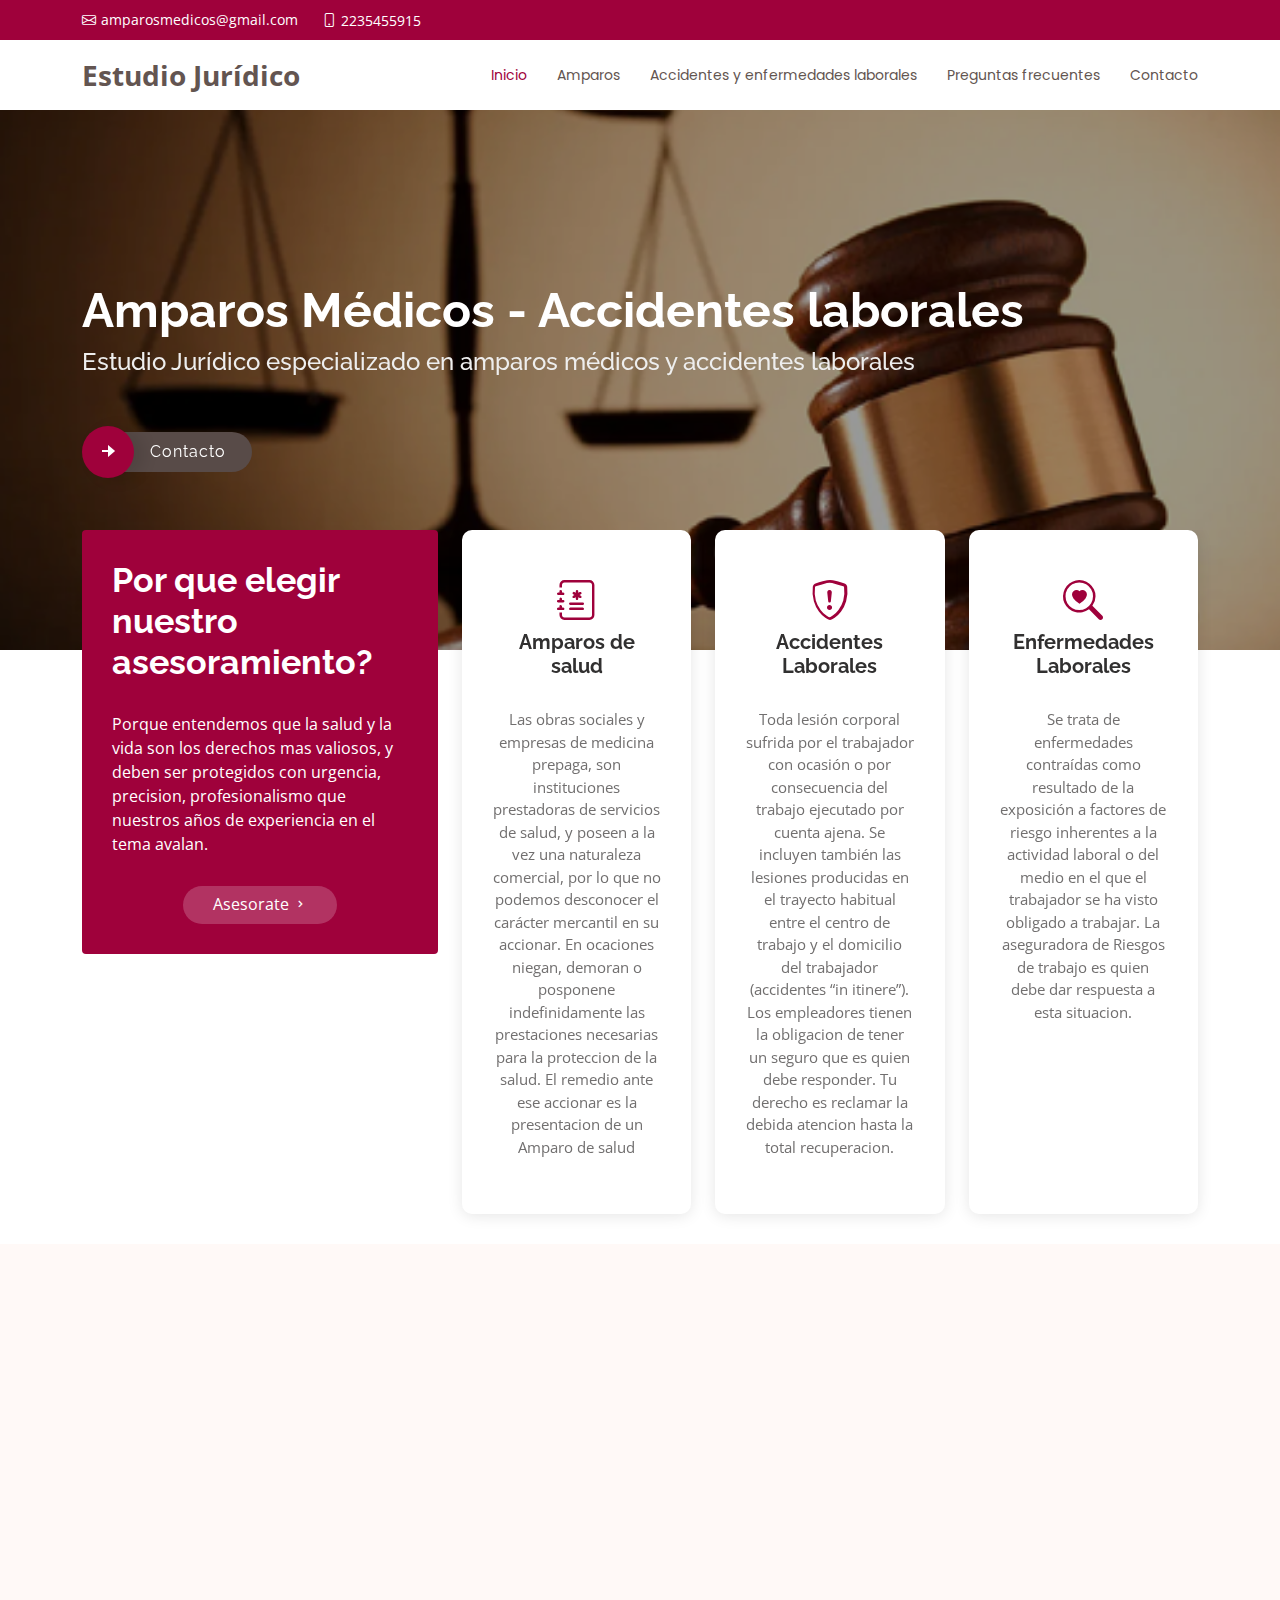
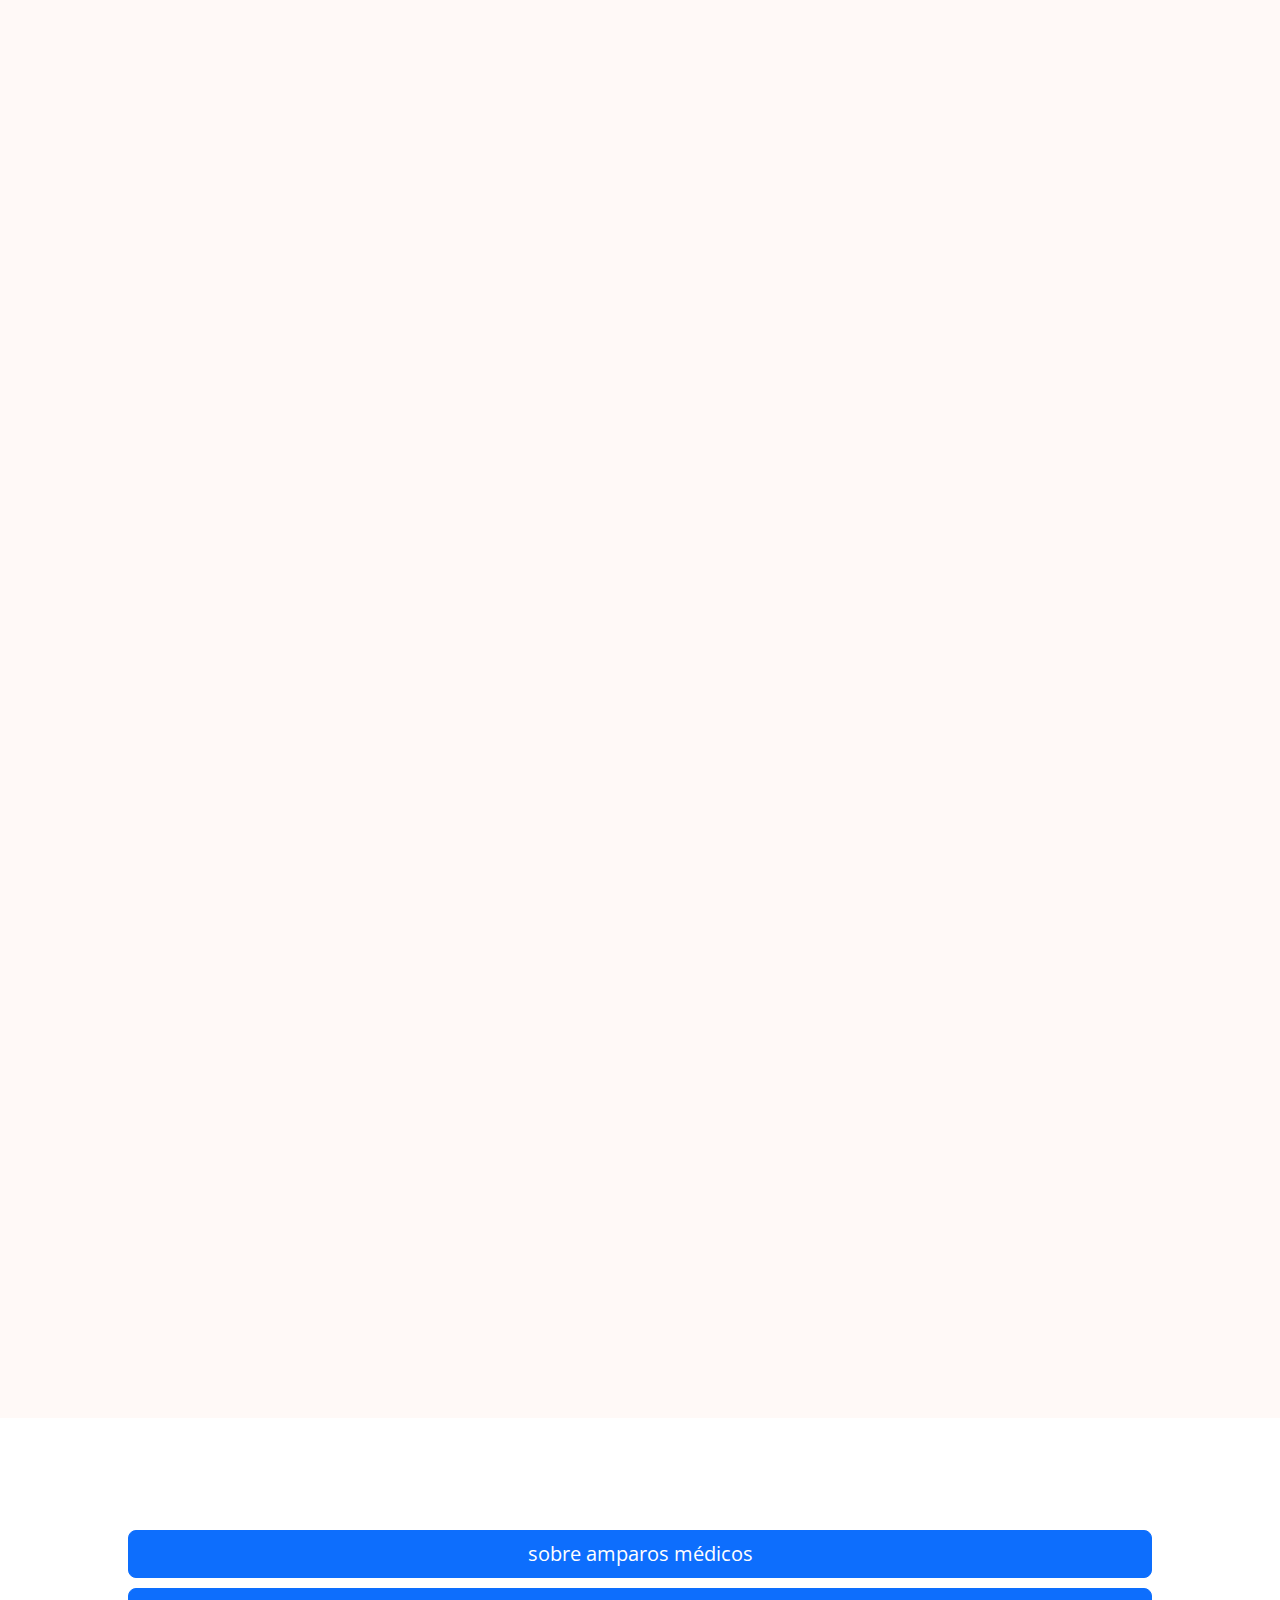
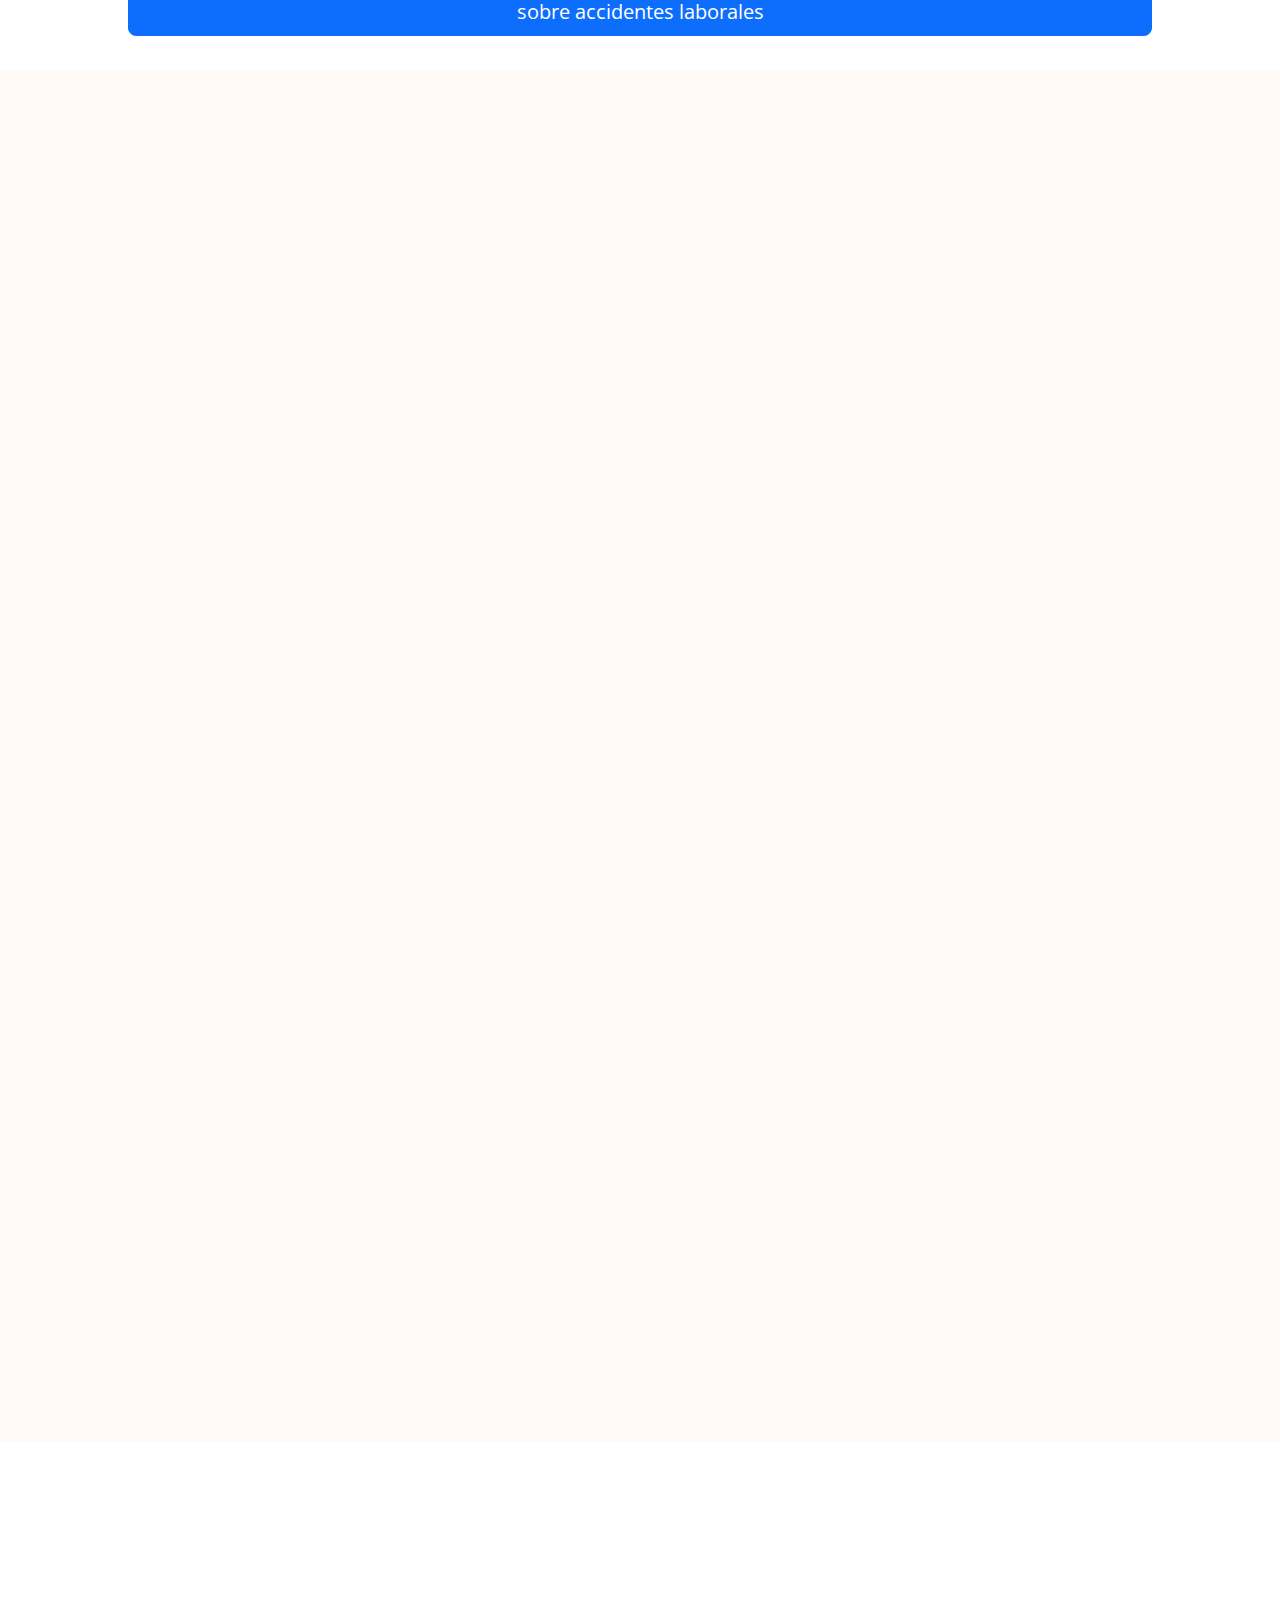
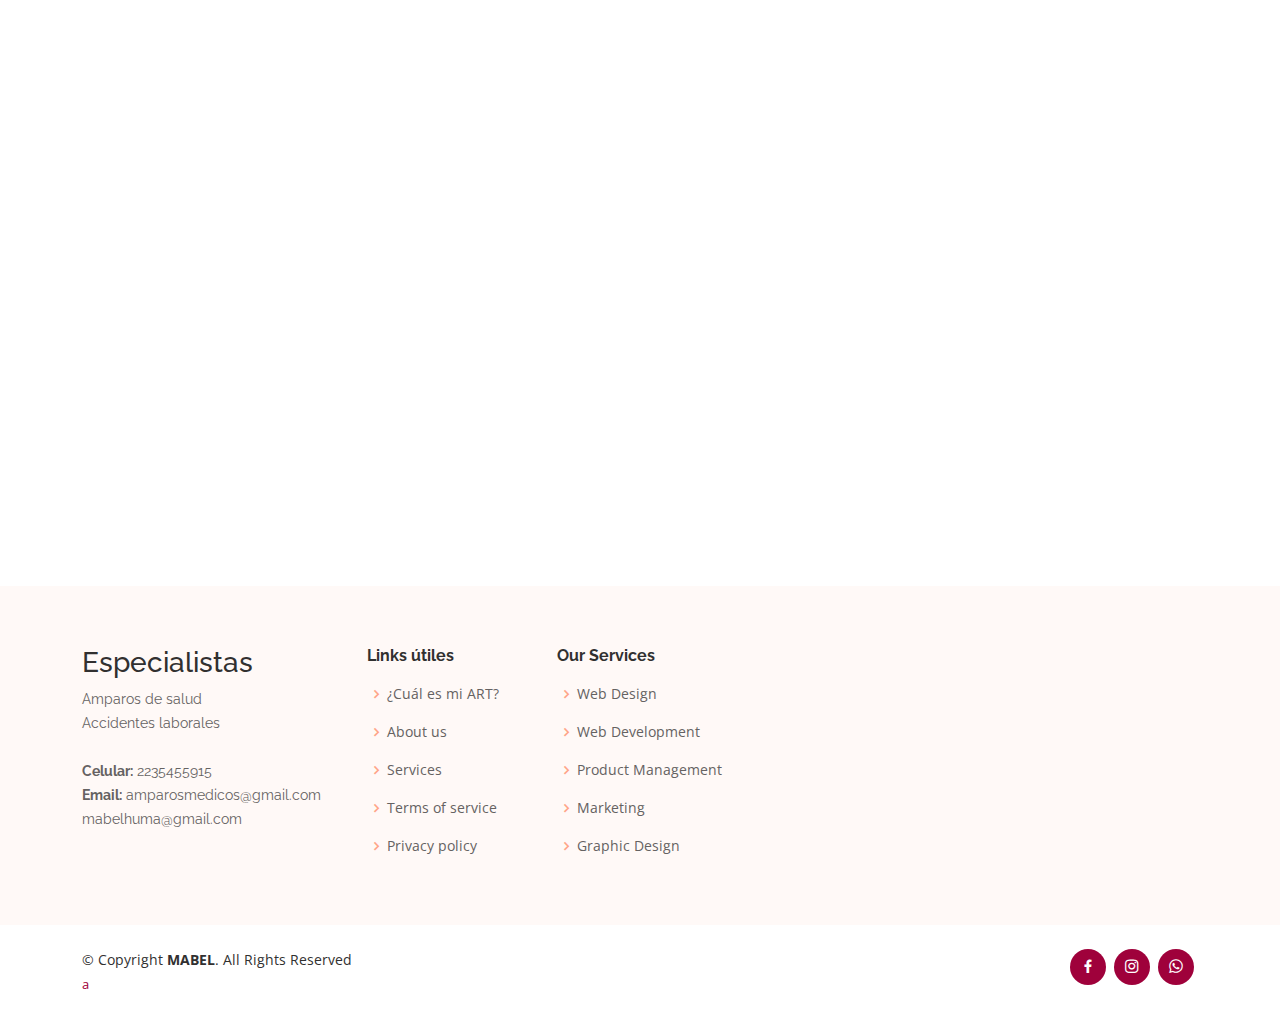
==== index.html @ b0e7191b "cam" ====
<!DOCTYPE html>
<html lang="en">

<head>
  <meta charset="utf-8">
  <meta content="width=device-width, initial-scale=1.0" name="viewport">

  <title>Amparos - Accidentes Laborales</title>
  <meta content="amparo, amparos de salud, accidentes laborales, abogado, abogada, enfermedades laborales, accidente laboral, enfermedad laboral, amparo de salud" name="keywords">
  <meta name="description" content="Abogada especialista en amparos de salud , accidentes y enfermedades laborales. Hacé tu consulta. Ingresá y despejá tus dudas.">

  <!-- Favicons -->
  <link href="assets/img/logo.jpg" rel="icon">
  <link href="assets/img/logo.jpg" rel="apple-touch-icon">

  <!-- Google Fonts -->
  <link href="https://fonts.googleapis.com/css?family=Open+Sans:300,300i,400,400i,600,600i,700,700i|Raleway:300,300i,400,400i,500,500i,600,600i,700,700i|Poppins:300,300i,400,400i,500,500i,600,600i,700,700i" rel="stylesheet">

  <!-- Vendor CSS Files -->
  <link href="assets/vendor/aos/aos.css" rel="stylesheet">
  <link href="assets/vendor/bootstrap/css/bootstrap.min.css" rel="stylesheet">
  <link href="assets/vendor/bootstrap-icons/bootstrap-icons.css" rel="stylesheet">
  <link href="assets/vendor/boxicons/css/boxicons.min.css" rel="stylesheet">
  <link href="assets/vendor/glightbox/css/glightbox.min.css" rel="stylesheet">
  <link href="assets/vendor/swiper/swiper-bundle.min.css" rel="stylesheet">

  <!-- Template Main CSS File -->
  <link href="assets/css/style.css" rel="stylesheet">

  <!-- =======================================================
  * Template Name: Flexor - v4.10.0
  * Template URL: https://bootstrapmade.com/flexor-free-multipurpose-bootstrap-template/
  * Author: BootstrapMade.com
  * License: https://bootstrapmade.com/license/
  ======================================================== -->
</head>

<body>

  <!-- ======= Top Bar ======= -->
  <section id="topbar" class="d-flex align-items-center">
    <div class="container d-flex justify-content-center justify-content-md-between">
      <div class="contact-info d-flex align-items-center">
        <i class="bi bi-envelope d-flex align-items-center"><a href="mailto:amparosmedicos@gmail.com">amparosmedicos@gmail.com</a></i>
        <i class="bi bi-phone d-flex align-items-center ms-4"><span>2235455915</span></i>
      </div>

      
    </div>
  </section>

  <!-- ======= Header ======= -->
  <header id="header" class="d-flex align-items-center">
    <div class="container d-flex align-items-center justify-content-between">

      <div class="logo">
        <h1><a href="index.html">Estudio Jurídico</a></h1>
        <!-- Uncomment below if you prefer to use an image logo -->
        <!-- <a href="index.html"><img src="assets/img/logo.png" alt="" class="img-fluid"></a>-->
      </div>

      <nav id="navbar" class="navbar">
        <ul>
          <li><a class="nav-link scrollto active" href="#hero">Inicio</a></li>
          <li><a class="nav-link scrollto" href="#amparos">Amparos</a></li>
          <li><a class="nav-link scrollto" href="#accyenf">Accidentes y enfermedades laborales</a></li>
          <li><a class="nav-link scrollto " href="#faqs">Preguntas frecuentes</a></li>
          <li><a class="nav-link scrollto" href="#contacto">Contacto</a></li>
        </ul>
        <i class="bi bi-list mobile-nav-toggle"></i>
      </nav><!-- .navbar -->

    </div>
  </header><!-- End Header -->

  <!-- ======= Hero Section ======= -->
  <section id="hero" class="d-flex flex-column justify-content-center align-items-center">
    <div class="container" data-aos="fade-in">
      <h1>Amparos Médicos - Accidentes laborales</h1>
      <h2>Estudio Jurídico especializado en amparos médicos y accidentes laborales</h2>
      <div class="d-flex align-items-center">
        <i class="bx bxs-right-arrow-alt get-started-icon"></i>
        <a href="#contacto" class="btn-get-started scrollto">Contacto</a>
      </div>
    </div>
  </section><!-- End Hero -->

  <main id="main">

    <!-- ======= Why Us Section ======= -->
    <section id="why-us" class="why-us">
      <div class="container">

        <div class="row">
          <div class="col-xl-4 col-lg-5" data-aos="fade-up">
            <div class="content">
              <h3>Por que elegir nuestro asesoramiento?</h3>
              <p>
                Porque entendemos que la salud y la vida son los derechos mas valiosos, y deben ser protegidos con urgencia, precision, profesionalismo que nuestros años de experiencia en el tema avalan. 
              </p>
              <div class="text-center">
                <a href="#contacto" class="more-btn">Asesorate <i class="bx bx-chevron-right"></i></a>
              </div>
            </div>
          </div>
          <div class="col-xl-8 col-lg-7 d-flex">
            <div class="icon-boxes d-flex flex-column justify-content-center">
              <div class="row">
                <div class="col-xl-4 d-flex align-items-stretch" data-aos="fade-up" data-aos-delay="100">
                  <div class="icon-box mt-4 mt-xl-0">
                    <i class="bi bi-journal-medical"></i>
                    <h4>Amparos de salud</h4>
                    <p>Las obras sociales y empresas de medicina prepaga, son instituciones prestadoras de servicios de salud, y poseen a la vez  una naturaleza comercial, por lo que no podemos desconocer el carácter mercantil en su accionar. En ocaciones niegan, demoran o posponene indefinidamente las prestaciones necesarias para la proteccion de la salud. El remedio ante ese accionar es la presentacion de un Amparo de salud</p>
                  </div>
                </div>
                <div class="col-xl-4 d-flex align-items-stretch" data-aos="fade-up" data-aos-delay="200">
                  <div class="icon-box mt-4 mt-xl-0">
                    <i class="bi bi-shield-exclamation"></i>
                    <h4>Accidentes Laborales</h4>
                    <p>Toda lesión corporal sufrida por el trabajador con ocasión o por consecuencia del trabajo ejecutado por cuenta ajena. Se incluyen también las lesiones producidas en el trayecto habitual entre el centro de trabajo y el domicilio del trabajador (accidentes “in itinere”). Los empleadores tienen la obligacion de tener un seguro que es quien debe responder. Tu derecho es reclamar la debida atencion hasta la total recuperacion. </p>
                  </div>
                </div>
                <div class="col-xl-4 d-flex align-items-stretch" data-aos="fade-up" data-aos-delay="300">
                  <div class="icon-box mt-4 mt-xl-0">
                    <i class="bi bi-search-heart"></i>
                    <h4>Enfermedades Laborales</h4>
                    <p>Se trata de enfermedades contraídas como resultado de la exposición a factores de riesgo inherentes a la actividad laboral o del medio en el que el trabajador se ha visto obligado a trabajar. La aseguradora de Riesgos de trabajo es quien debe dar respuesta a esta situacion. </p>
                  </div>
                </div>
              </div>
            </div>
          </div>
        </div>

      </div>
    </section><!-- End Why Us Section -->

    <!-- ======= About Section ======= -->
    <section id="amparos" class="about section-bg">
      <div class="container">

        

          <div class="row icon-boxes d-flex flex-column align-items-stretch justify-content-center py-5 px-lg-5">
            <h3 data-aos="fade-up" class="titulop">¿Cuando necesitamos un amparo de salud?</h3>
            <p data-aos="fade-up">En caso de negativa o demora en la autorización de las prestaciones necesarias para el cuidado
de tu salud, después de haber reclamado administrativamente a tu prestador, procede el remedio
judicial de amparo</p>

            <div class="icon-box" data-aos="fade-up">
              <div class="icon"><i class="bi bi-question-circle"></i></div>
              <h4 class="title"><a href="">En que casos podemos presentar un amparo de salud</a></h4>
              <p class="description"> Discapacidad.
 Asistentes terapéuticos.
Medicamentos.
 Cirugías.
 Internaciones.
 Obesidad mórbida.
 Tratamientos de fertilización asistida-
 Tratamientos y medicamentos oncológicos.
 Prótesis-

 Casos Oncológicos, SIDA/VIH, Autismo, Diabetes, Hipoacusia, etc.
 Acompañamiento Terapéutico, Psicología, Psicopedagogía, Fonoaudiología,
Kinesiología (Tratamientos domiciliarios, como en instituciones especializadas).</p>
            </div>

            <div class="icon-box" data-aos="fade-up" data-aos-delay="100">
              <div class="icon"><i class="bi bi-clock"></i></div>
              <h4 class="title"><a href="">¿Cuanto demora un amparo?</a></h4>
              <p class="description">El amparo es una acción rápida ya que uno de los fundamentos en la urgencia en lo solicitado,
pero para poder tramitarlo con éxito es muy importante que te asesores sobre que requisitos se
necesitan para que puedas ir gestionándolo.</p>
            </div>

            <div class="icon-box" data-aos="fade-up" data-aos-delay="200">
              <div class="icon"><i class="bi bi-wallet2"></i></div>
              <h4 class="title"><a href="">¿que costo tiene un amparo?</a></h4>
              <p class="description">Los amparos de salud no tienen costo, salvo gastos de documentación que solo en algunos casos
son necesarios. Consultanos</p>
            </div>

          </div>
        </div>

      </div>
    </section><!-- End About Section -->

    

    <!-- ======= Services Section ======= -->
    <section id="accyenf" class="services section-bg">
      <div class="container">

        <div class="section-title" data-aos="fade-up">
          <h2 class="titulop">¿Que hacer en caso de un accidente de trabajo o sufris de una enfermedad profesional?</h2>
          <p>El Derecho Laboral en relación a accidentes y enfermedades laborales esta en constante cambio, y se han declarado
muchas inconstitucionalidades por ser vulneradoras de derechos de los trabajadores consagrados en la legislación,
Constitución y Tratados Internacionales</p>
        </div>

        <div class="row">
          <div class="col-lg-4 col-md-6 d-flex espacio" data-aos="fade-up">
            <div class="icon-box">
              <div class="icon"><i class="bi bi-1-circle"></i></div>
              <h4 class="title"><a href="">Denuncia de siniestro</a></h4>
              <p class="description">A través de tu empleador quien tiene la responsabilidad de denunciarlo en la Aseguradora
de Riesgos del Trabajo a la que se encuentra afiliado.
En la ART que te brinda cobertura a través de su línea de atención gratuita, telegrama
laboral gratuito o por nota en la sede de la Aseguradora.</p>
            </div>
          </div>
          <div class="col-lg-4 col-md-6" data-aos="fade-up" data-aos-delay="100">
            <div class="icon-box">
              <div class="icon"><i class="bi bi-2-circle"></i></div>
              <h4 class="title"><a href="">Aceptación del siniestro</a></h4>
              <p class="description">A partir de la recepción de la denuncia, la ART tiene un plazo de 10 días hábiles para rechazar el
accidente laboral o enfermedad profesional. Este plazo puede extenderse por 10m días hábiles
más, pero se te debe notificar fehacientemente.</p>
            </div>
          </div>
          <div class="col-lg-4 col-md-6" data-aos="fade-up" data-aos-delay="200">
            <div class="icon-box">
              <div class="icon"><i class="bi bi-3-circle"></i></div>
              <h4 class="title"><a href="">Tramite por rechazo de la ART</a></h4>
              <p class="description">Si la ART rechazó tu denuncia de accidente de trabajo y enfermedad profesional podes acercarte
a la Comisión Médica para iniciar el correspondiente trámite. En este punto es muy importante
asesorarte primero e ir acompañado por tu abogado</p>
            </div>
          </div>
          <div class="col-lg-4 col-md-6" data-aos="fade-up" data-aos-delay="300">
            <div class="icon-box">
              <div class="icon"><i class="bi bi-4-circle"></i></div>
              <h4 class="title"><a href="">Tramite por divergencia en las prestaciones</a></h4>
              <p class="description">Ante la disconformidad del trabajador en torno al contenido o alcance de las prestaciones en
especie recibidas o propuestas por la ART o EA. No es obligatorio asistir con un abogado pero si
es recomendable para la mejor defensa de tus derechos.</p>
            </div>
          </div>
          <div class="col-lg-4 col-md-6" data-aos="fade-up" data-aos-delay="400">
            <div class="icon-box">
              <div class="icon"><i class="bi bi-5-circle"></i></div>
              <h4 class="title"><a href="">Tramite por alta sin conformidad del trabajador</a></h4>
              <p class="description">Si haz recibido el alta médica por parte de tu aseguradora y no estas conforme siempre que
todavía no hayan transcurrido más de 5 días hábiles posteriores desde otorgada el alta.</p>
            </div>
          </div>
          <div class="col-lg-4 col-md-6" data-aos="fade-up" data-aos-delay="500">
            <div class="icon-box">
              <div class="icon"><i class="bi bi-6-circle"></i></div>
              <h4 class="title"><a href="">Determinación de la incapacidad. Indemnización</a></h4>
              <p class="description">Una vez terminado el tratamiento, se determina si existe incapacidad y si se debe indemnizar
dinerariamente la misma. Es muy importante acudir con tu propio abogado, ya que de lo contrario
la aseguradora te asignara uno, que trabaja para ellos. No será tu mejor defensa….</p>
            </div>
          </div>
        </div>

      </div>
    </section><!-- End Services Section -->

   

    

   

    
    <!-- ======= F.A.Q Section ======= -->
    <div class="section-title separador" id="faqs">
          <h2 data-aos="fade-up separador">Preguntas frecuentes</h2>
           <a role="button"  href="#preg-amparos" class="btn btn-primary btn-lg btn-block ocupar">sobre amparos médicos</a>
           <a role="button"  href="#preg-laborales" class="btn btn-primary btn-lg btn-block ocupar">sobre accidentes laborales</a>
        </div>
    <section id="preg-amparos" class="faq section-bg">
     

      <div class="container">

        <div class="section-title">
          <h2 data-aos="fade-up">Preguntas frecuentes amparos médicos</h2>
          
        </div>

        <div class="faq-list">
          <ul>
            <li data-aos="fade-up">
              <i class="bx bx-help-circle icon-help"></i> <a data-bs-toggle="collapse" class="collapse" data-bs-target="#faq-list-1">¿Que prestaciones me debe cubrir la obra social? <i class="bx bx-chevron-down icon-show"></i><i class="bx bx-chevron-up icon-close"></i></a>
              <div id="faq-list-1" class="collapse show" data-bs-parent=".faq-list">
                <p>
                  Todas aquellas que el medico de cabecera considere que son necesarias para el paciente, con el prestador,  en la frecuencia y por el tiempo que el medico indique, sino lo hacen voluntariamente se puede lograr con un recurso de amparo.
                </p>
              </div>
            </li>

            <li data-aos="fade-up" data-aos-delay="100">
              <i class="bx bx-help-circle icon-help"></i> <a data-bs-toggle="collapse" data-bs-target="#faq-list-2" class="collapsed">¿Pueden negarse a cubrirme una prestacion proque no esta dentro del PMO? <i class="bx bx-chevron-down icon-show"></i><i class="bx bx-chevron-up icon-close"></i></a>
              <div id="faq-list-2" class="collapse" data-bs-parent=".faq-list">
                <p>
                  No, cuando hay certificado de discapacidad no es oponible el plan ni rige el PMO, sino la ley de Discapacidad.  En caso de negativa se puede lograr con un recurso de amparo.
                </p>
              </div>
            </li>

            <li data-aos="fade-up" data-aos-delay="200">
              <i class="bx bx-help-circle icon-help"></i> <a data-bs-toggle="collapse" data-bs-target="#faq-list-3" class="collapsed">¿Puedo afiliarme estando embarazada? <i class="bx bx-chevron-down icon-show"></i><i class="bx bx-chevron-up icon-close"></i></a>
              <div id="faq-list-3" class="collapse" data-bs-parent=".faq-list">
                <p>
                  Si. En caso de negativa se puede lograr con un recurso de amparo
               </p>
              </div>
            </li>

            <li data-aos="fade-up" data-aos-delay="300">
              <i class="bx bx-help-circle icon-help"></i> <a data-bs-toggle="collapse" data-bs-target="#faq-list-4" class="collapsed">¿Puedo conservar al jubilarme la obra social que tenia mientras trabajaba? <i class="bx bx-chevron-down icon-show"></i><i class="bx bx-chevron-up icon-close"></i></a>
              <div id="faq-list-4" class="collapse" data-bs-parent=".faq-list">
                <p>
                  Si, En caso de negativa se puede lograr con un recurso de amparo. 
                </p>
              </div>
            </li>

            <li data-aos="fade-up" data-aos-delay="400">
              <i class="bx bx-help-circle icon-help"></i> <a data-bs-toggle="collapse" data-bs-target="#faq-list-5" class="collapsed">¿Las obras sociales o prepaga estan obligadas a pagar geriatricos? <i class="bx bx-chevron-down icon-show"></i><i class="bx bx-chevron-up icon-close"></i></a>
              <div id="faq-list-5" class="collapse" data-bs-parent=".faq-list">
                <p>
                  Si, En caso de negativa se puede lograr con un recurso de amparo.
                </p>
              </div>
            </li>

            <li data-aos="fade-up" data-aos-delay="400">
              <i class="bx bx-help-circle icon-help"></i> <a data-bs-toggle="collapse" data-bs-target="#faq-list-6" class="collapsed">Pueden obligame a atenderme en un lugar y con un medico en vez de poder elegir un especialista? <i class="bx bx-chevron-down icon-show"></i><i class="bx bx-chevron-up icon-close"></i></a>
              <div id="faq-list-6" class="collapse" data-bs-parent=".faq-list">
                <p>
                  No. En caso de negativa se puede lograr con un recurso de amparo.
                </p>
              </div>
            </li>

          </ul>
        </div>

      </div>
    </section><!-- End F.A.Q Section -->
    <section id="preg-laborales" class="faq section-bg">
      <div class="container">

        <div class="section-title">
          <h2 data-aos="fade-up">Preguntas frecuentes accidentes laborales</h2>
          
        </div>

        <div class="faq-list">
          <ul>
            <li data-aos="fade-up">
              <i class="bx bx-help-circle icon-help"></i> <a data-bs-toggle="collapse" class="collapse" data-bs-target="#faq-list-1">¿Si la Art me rechaza la cobertura por tratase de una enfermedad no listada, ya no puedo reclamar
nada? <i class="bx bx-chevron-down icon-show"></i><i class="bx bx-chevron-up icon-close"></i></a>
              <div id="faq-list-1" class="collapse show" data-bs-parent=".faq-list">
                <p>
                  no, ante el rechazo por enfermedad no listada, es necesario considerar la evaluación y si la
enfermedad tiene origen en la actividad laboral aunque no se encuentre en la lista, deben
responder igual.
                </p>
              </div>
            </li>

            <li data-aos="fade-up" data-aos-delay="100">
              <i class="bx bx-help-circle icon-help"></i> <a data-bs-toggle="collapse" data-bs-target="#faq-list-2" class="collapsed">¿Si la Art no me da las prestaciones puedo atenderme en la obra social? <i class="bx bx-chevron-down icon-show"></i><i class="bx bx-chevron-up icon-close"></i></a>
              <div id="faq-list-2" class="collapse" data-bs-parent=".faq-list">
                <p>
                  No corresponde si se trata de un accidente o enfermedad laboral, además la obra social quizá te
niegue las prestaciones con debido fundamento y te veas desprotegido. Es necesario reclamar a
quien debe responder
                </p>
              </div>
            </li>

            <li data-aos="fade-up" data-aos-delay="200">
              <i class="bx bx-help-circle icon-help"></i> <a data-bs-toggle="collapse" data-bs-target="#faq-list-3" class="collapsed">¿Que necesito para poder reclamar la indemnización de mi incapacidad? <i class="bx bx-chevron-down icon-show"></i><i class="bx bx-chevron-up icon-close"></i></a>
              <div id="faq-list-3" class="collapse" data-bs-parent=".faq-list">
                <p>
                  Tener el alta médica, y que se haya indicado en la misma la existencia de secuelas
incapacitantes.
               </p>
              </div>
            </li>

            <li data-aos="fade-up" data-aos-delay="300">
              <i class="bx bx-help-circle icon-help"></i> <a data-bs-toggle="collapse" data-bs-target="#faq-list-4" class="collapsed">¿Es obligatorio contratar un abogado para reclamar mi indemnización? <i class="bx bx-chevron-down icon-show"></i><i class="bx bx-chevron-up icon-close"></i></a>
              <div id="faq-list-4" class="collapse" data-bs-parent=".faq-list">
                <p>
                  NO, pero si es aconsejable. De no hacerlo la SRT te asignara uno, su actuación no es
personalizada ya que tiene cercanía con su cliente. Si desaprovechas esta oportunidad para
reclamar tus derechos corres el riesgo de perderlos o de no recibir lo debido.
                </p>
              </div>
            </li>

           

          </ul>
        </div>

      </div>
    </section><!-- End F.A.Q Section -->

    <!-- ======= Contact Section ======= -->
    <section id="contacto" class="contact">
      <div class="container">

        <div class="section-title">
          <h2 data-aos="fade-up">Contacto</h2>
          <p data-aos="fade-up">Completá el formulario y te dirigirá a WhatsApp</p>
        </div>

        <div class="row justify-content-center">

          <div class="col-xl-4 col-lg-4 mt-4" data-aos="fade-up">
            <div class="info-box">
              <i class="bx bx-map"></i>
              <h3>Nuestra dirección</h3>
              <p>Bahía blanca 1478 PB, Mar del Plata, Buenos Aires, Argentina</p>
            </div>
          </div>

          <div class="col-xl-4 col-lg-4 mt-4" data-aos="fade-up" data-aos-delay="100">
            <div class="info-box">
              <i class="bx bx-envelope"></i>
              <h3>Nuestro mail</h3>
              <p>amparosmedicos@gmail.com mabelhuma@gmail.com</p>
            </div>
          </div>
          <div class="col-xl-4 col-lg-4 mt-4" data-aos="fade-up" data-aos-delay="200">
            <div class="info-box">
              <i class="bx bx-phone-call"></i>
              <h3>Llamanos</h3>
              <p>2235455915<br><br><br></p>
            </div>
          </div>
        </div>

        <div class="row justify-content-center" data-aos="fade-up" data-aos-delay="300">
          <div class="col-xl-9 col-lg-12 mt-4">
            <form id="frm">
              <div class="row">
                <div class="form-group mt-3">
                  <input type="text" name="name" class=" form form-control" id="name" placeholder="Tu nombre" required>
                </div>
              </div>
              <div class="form-group mt-3">
                <input type="text" class="form  form-control" name="subject" id="subject" placeholder="Asunto" required>
              </div>
              <div class="form-group mt-3">
                <textarea class="form form-control" name="message" rows="5" placeholder="Mensaje" required></textarea>
              </div>
              <div class="my-3">
              </div>
              <div class="text-center"><button type="submit" class="btn btn-success">Enviar mensaje</button></div>
            </form>
          </div>

        </div>

      </div>
    </section><!-- End Contact Section -->

  </main><!-- End #main -->

  <!-- ======= Footer ======= -->
  <footer id="footer">

    <div class="footer-top">
      <div class="container">
        <div class="row">

          <div class="col-lg-3 col-md-6 footer-contact">
            <h3>Especialistas</h3>
            <p>
              Amparos de salud <br>
              Accidentes laborales<br>
              <br>
              <strong>Celular:</strong> 2235455915<br>
              <strong>Email:</strong> amparosmedicos@gmail.com<br>
mabelhuma@gmail.com<br>
            </p>
          </div>

          <div class="col-lg-2 col-md-6 footer-links">
            <h4>Links útiles</h4>
            <ul>
              <li><i class="bx bx-chevron-right"></i> <a href="https://www.srt.gob.ar/arg/art_busqueda.php">¿Cuál es mi ART?</a></li>
              <li><i class="bx bx-chevron-right"></i> <a href="#">About us</a></li>
              <li><i class="bx bx-chevron-right"></i> <a href="#">Services</a></li>
              <li><i class="bx bx-chevron-right"></i> <a href="#">Terms of service</a></li>
              <li><i class="bx bx-chevron-right"></i> <a href="#">Privacy policy</a></li>
            </ul>
          </div>

          <div class="col-lg-3 col-md-6 footer-links">
            <h4>Our Services</h4>
            <ul>
              <li><i class="bx bx-chevron-right"></i> <a href="#">Web Design</a></li>
              <li><i class="bx bx-chevron-right"></i> <a href="#">Web Development</a></li>
              <li><i class="bx bx-chevron-right"></i> <a href="#">Product Management</a></li>
              <li><i class="bx bx-chevron-right"></i> <a href="#">Marketing</a></li>
              <li><i class="bx bx-chevron-right"></i> <a href="#">Graphic Design</a></li>
            </ul>
          </div>

          

        </div>
      </div>
    </div>

    <div class="container d-lg-flex py-4">

      <div class="me-lg-auto text-center text-lg-start">
        <div class="copyright">
          &copy; Copyright <strong><span>MABEL</span></strong>. All Rights Reserved
        </div>
        <div class="credits">
         
           <a href="https://google.com/">a</a>
        </div>
      </div>
      <div class="social-links text-center text-lg-right pt-3 pt-lg-0">
        <a href="#" class="facebook"><i class="bx bxl-facebook"></i></a>
        <a href="#" class="instagram"><i class="bx bxl-instagram"></i></a>
        <a href="#" class="whatsapp"><i class="bx bxl-whatsapp"></i></a>
       
      </div>
    </div>
  </footer><!-- End Footer -->

  <a href="#" class="back-to-top d-flex align-items-center justify-content-center"><i class="bi bi-arrow-up-short"></i></a>

  <!-- Vendor JS Files -->
  <script src="assets/vendor/aos/aos.js"></script>
  <script src="assets/vendor/bootstrap/js/bootstrap.bundle.min.js"></script>
  <script src="assets/vendor/glightbox/js/glightbox.min.js"></script>
  <script src="assets/vendor/isotope-layout/isotope.pkgd.min.js"></script>
  <script src="assets/vendor/swiper/swiper-bundle.min.js"></script>
  <script src="assets/vendor/php-email-form/validate.js"></script>

  <!-- Template Main JS File -->
  <script src="assets/js/main.js"></script>

</body>

</html>

<script type="text/javascript">
const frm = document.querySelector("#frm");

frm.addEventListener("submit", event => {
  event.preventDefault();
  const frm = event.target;
  const formData = {
    name: frm.name.value,
    phone: frm.subject.value,
    mensaje: frm.message.value
  };

  const URL = `https://api.whatsapp.com/send?phone=+549223513253&text=Hola doctora Humanez, mi nombre es ${formData.name} quería consultar por el tema: ${formData.phone} . mi pregunta es : ${formData.mensaje} `;
window.location.href = URL;
  
});
</script>
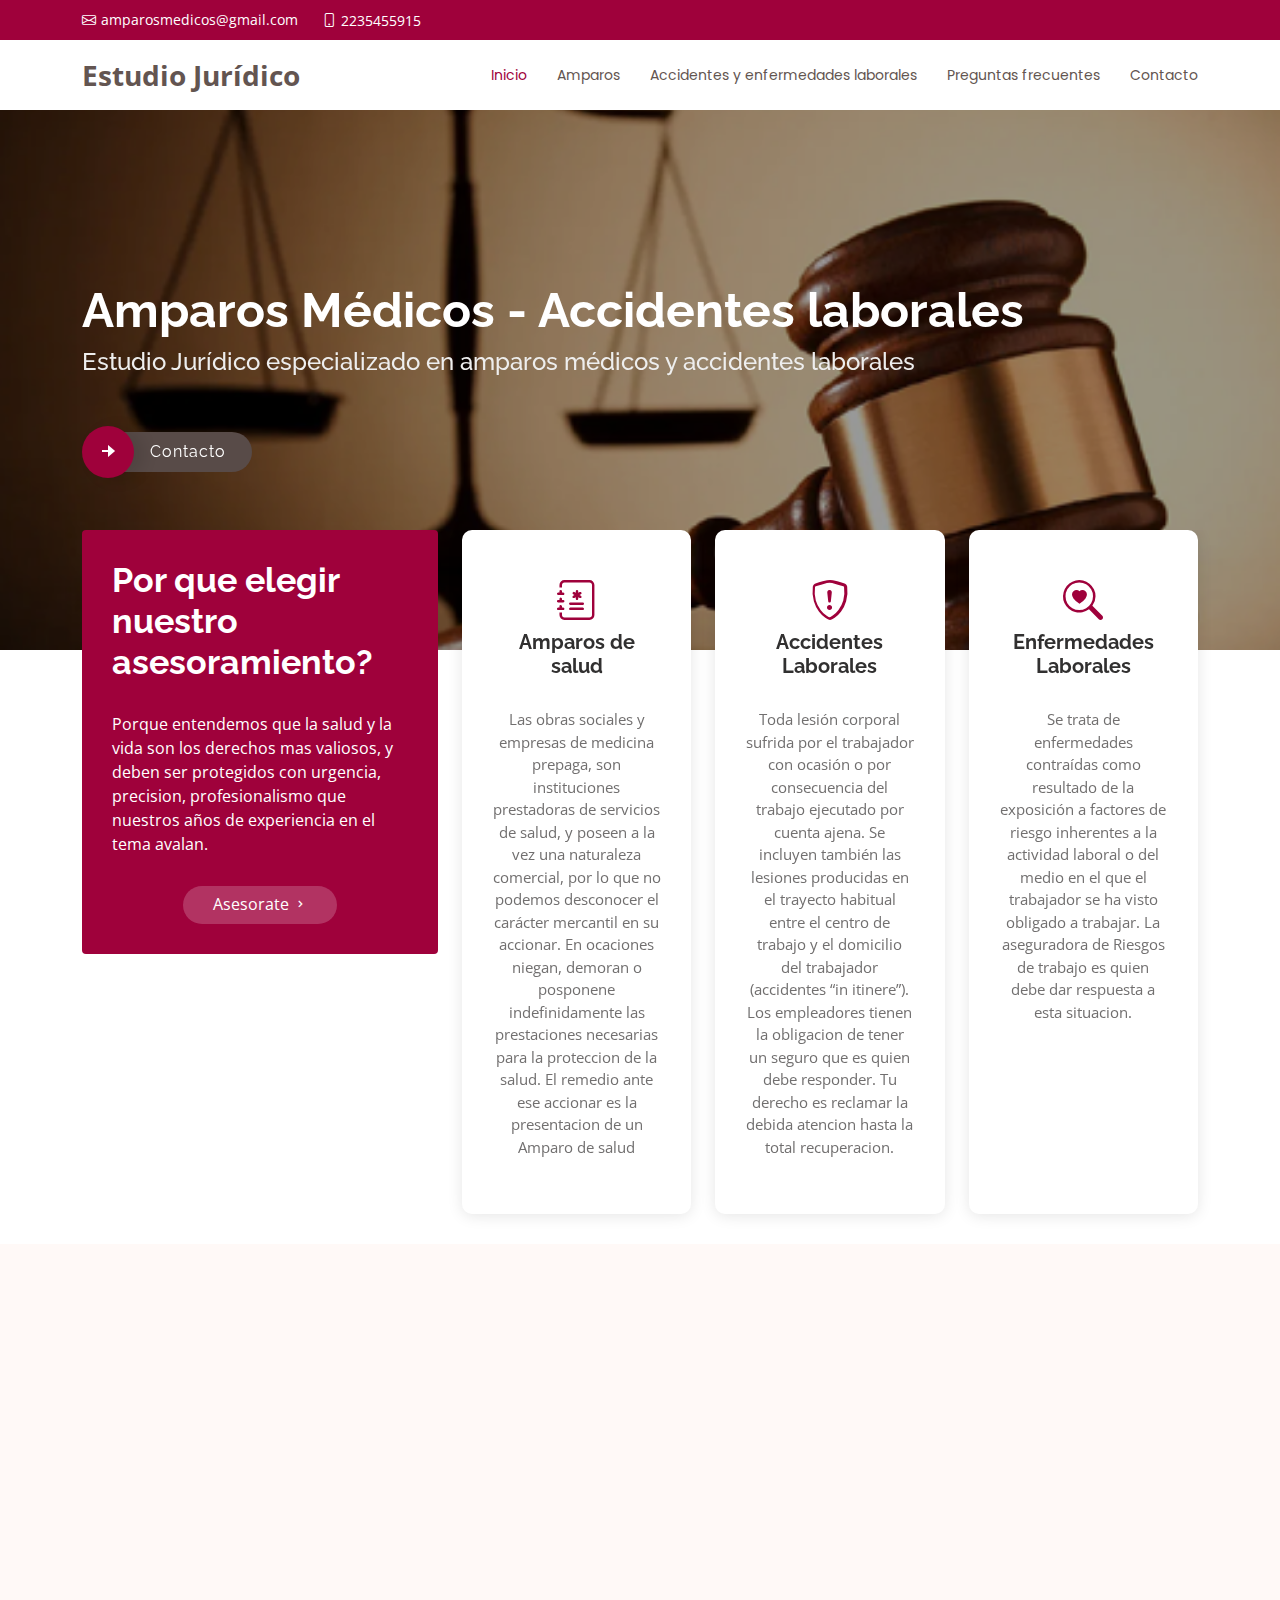
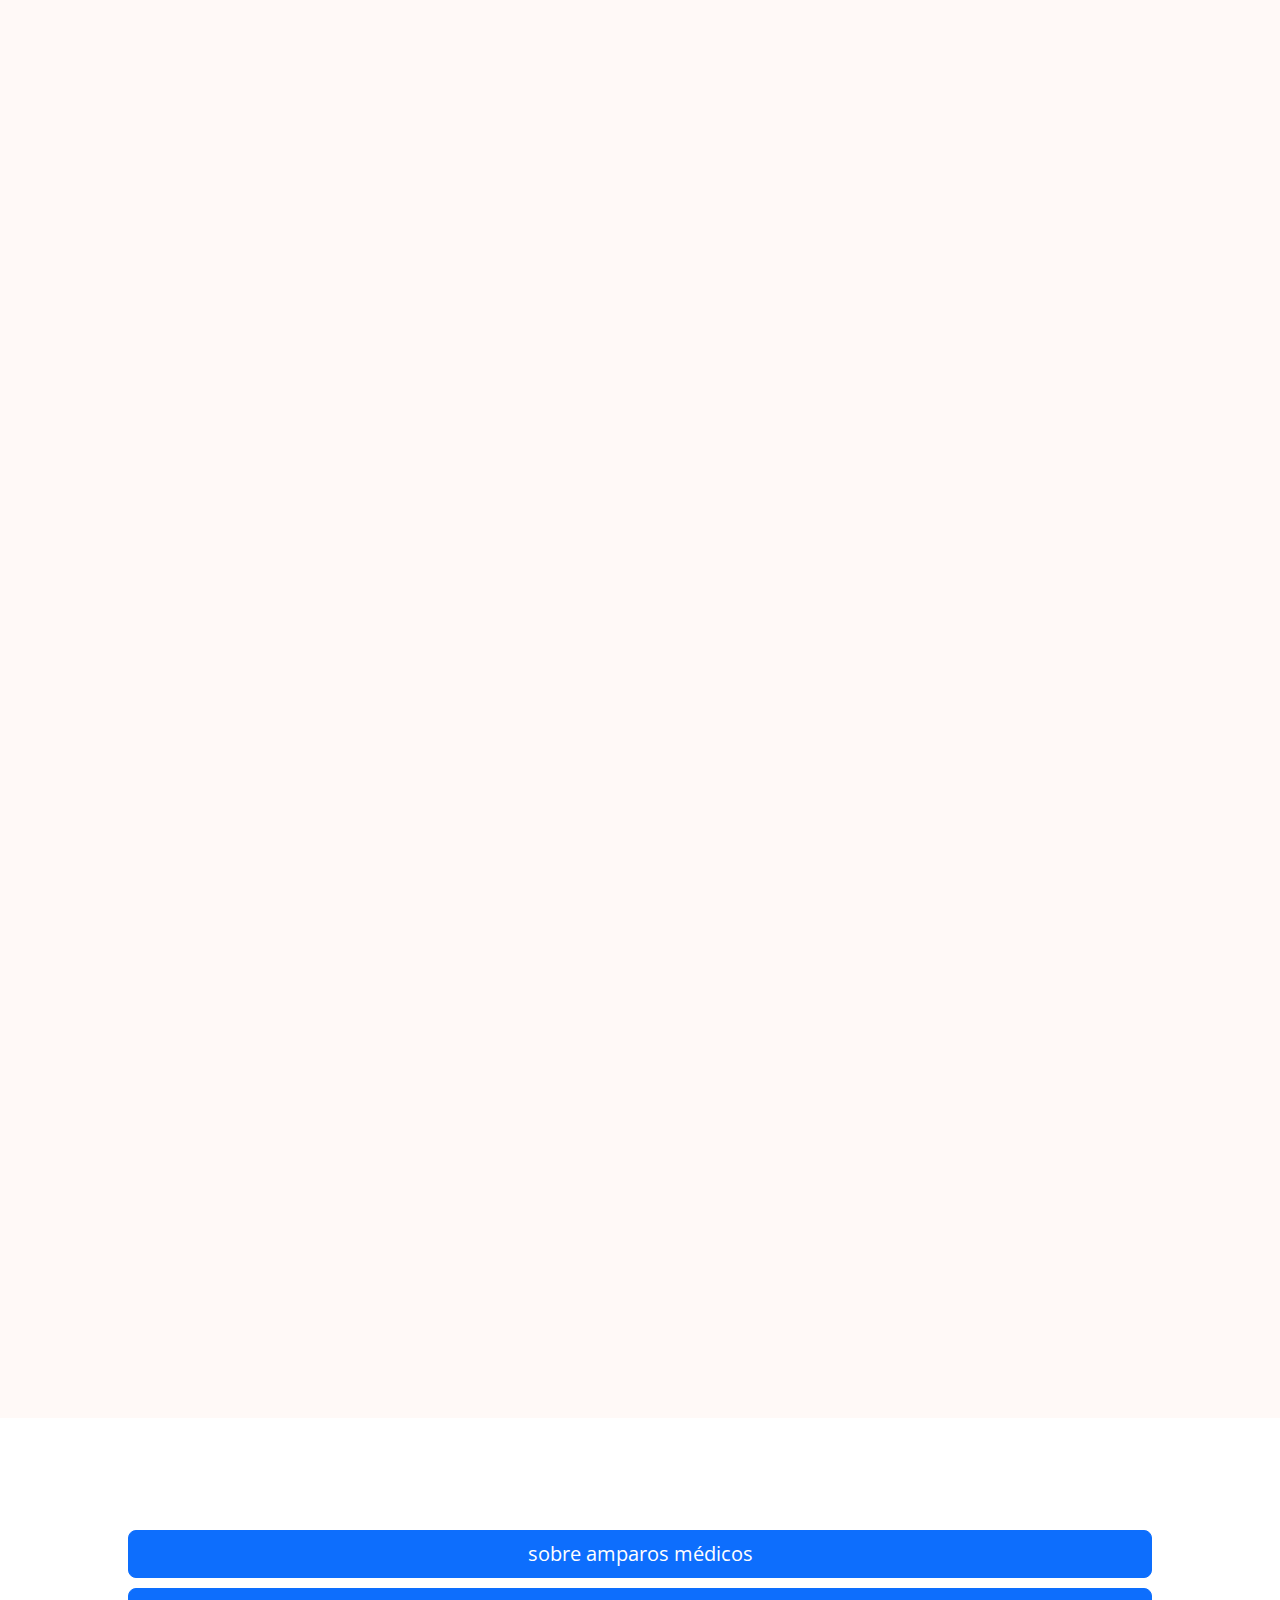
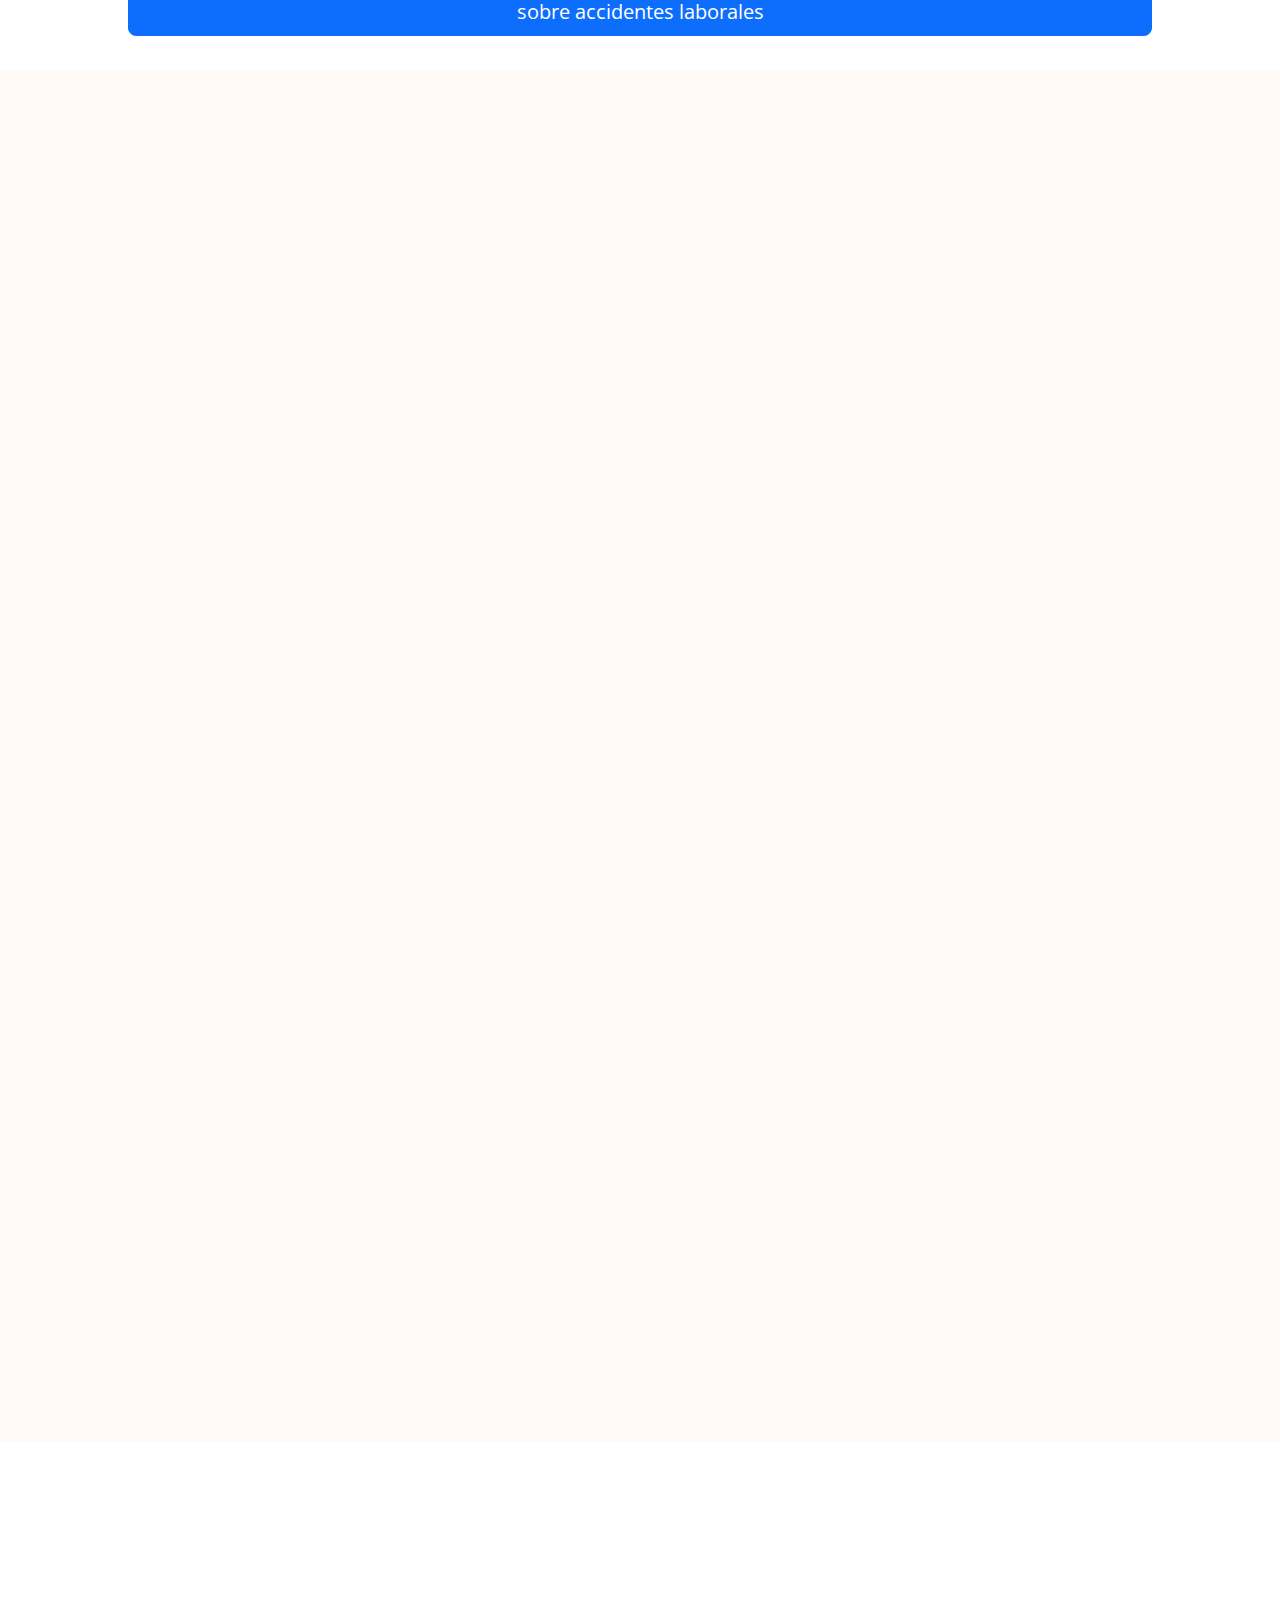
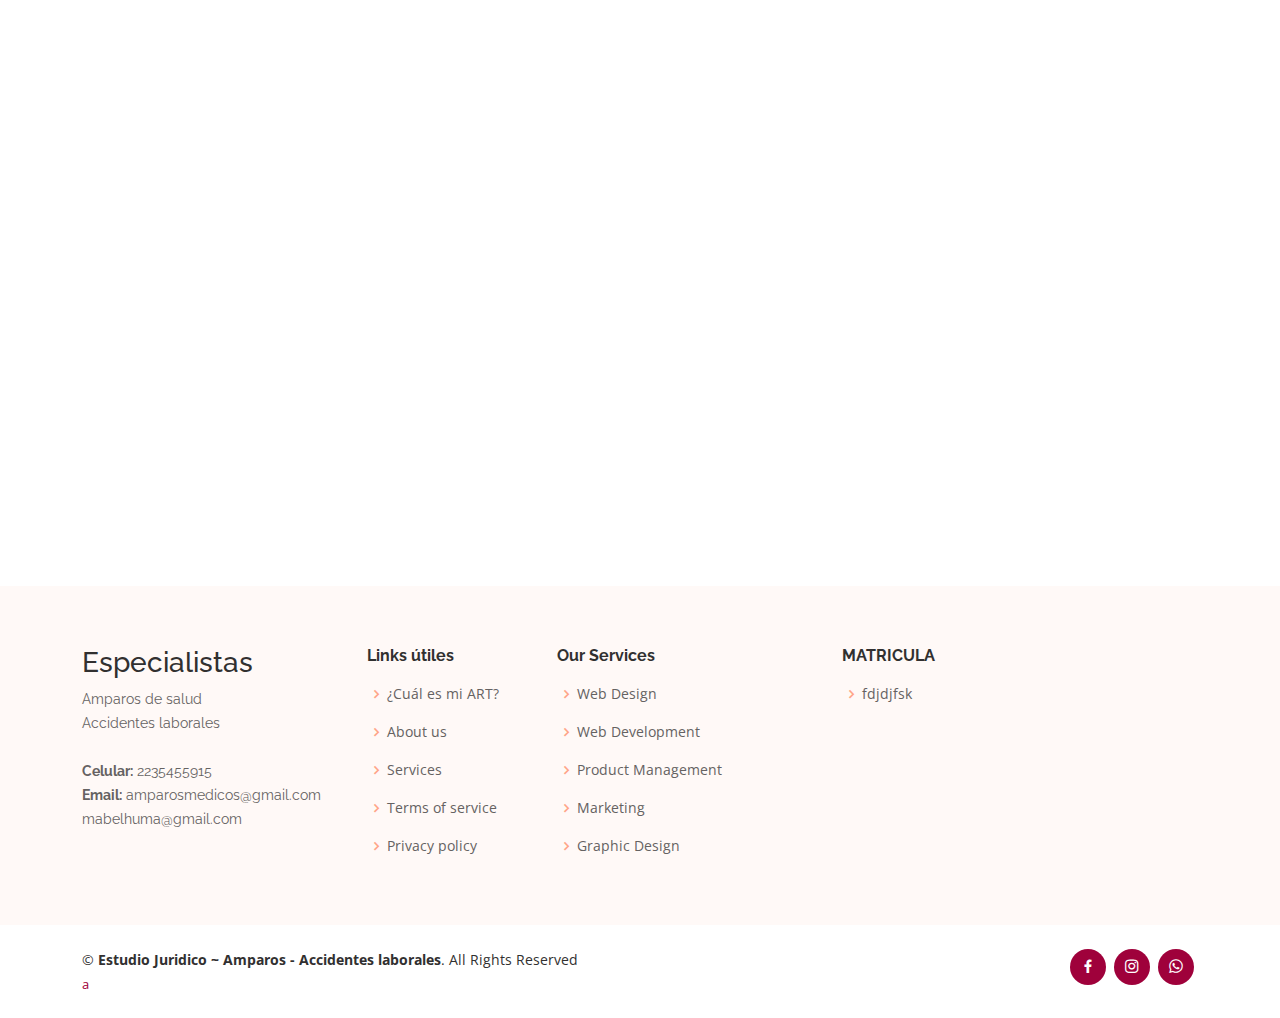
==== commit 147225eb: "Update index.html" ====
--- a/index.html
+++ b/index.html
@@ -268,7 +268,7 @@
     
     <!-- ======= F.A.Q Section ======= -->
     <div class="section-title separador" id="faqs">
-          <h2 data-aos="fade-up separador">Preguntas frecuentes</h2>
+          <h2 data-aos="fade-up separador" class="titulop">Preguntas frecuentes</h2>
            <a role="button"  href="#preg-amparos" class="btn btn-primary btn-lg btn-block ocupar">sobre amparos médicos</a>
            <a role="button"  href="#preg-laborales" class="btn btn-primary btn-lg btn-block ocupar">sobre accidentes laborales</a>
         </div>
@@ -508,7 +508,13 @@
             </ul>
           </div>
 
-          
+          <div class="col-lg-3 col-md-6 footer-links">
+            <h4>MATRICULA</h4>
+            <ul>
+              
+              <li><i class="bx bx-chevron-right"></i> <a href="#">fdjdjfsk</a></li>
+            </ul>
+          </div>
 
         </div>
       </div>
@@ -518,7 +524,7 @@
 
       <div class="me-lg-auto text-center text-lg-start">
         <div class="copyright">
-          &copy; Copyright <strong><span>MABEL</span></strong>. All Rights Reserved
+          &copy; <strong><span>Estudio Juridico ~ Amparos - Accidentes laborales</span></strong>. All Rights Reserved
         </div>
         <div class="credits">
          
@@ -528,7 +534,7 @@
       <div class="social-links text-center text-lg-right pt-3 pt-lg-0">
         <a href="#" class="facebook"><i class="bx bxl-facebook"></i></a>
         <a href="#" class="instagram"><i class="bx bxl-instagram"></i></a>
-        <a href="#" class="whatsapp"><i class="bx bxl-whatsapp"></i></a>
+        <a href="https://wa.me/5492235455915" class="whatsapp"><i class="bx bxl-whatsapp"></i></a>
        
       </div>
     </div>
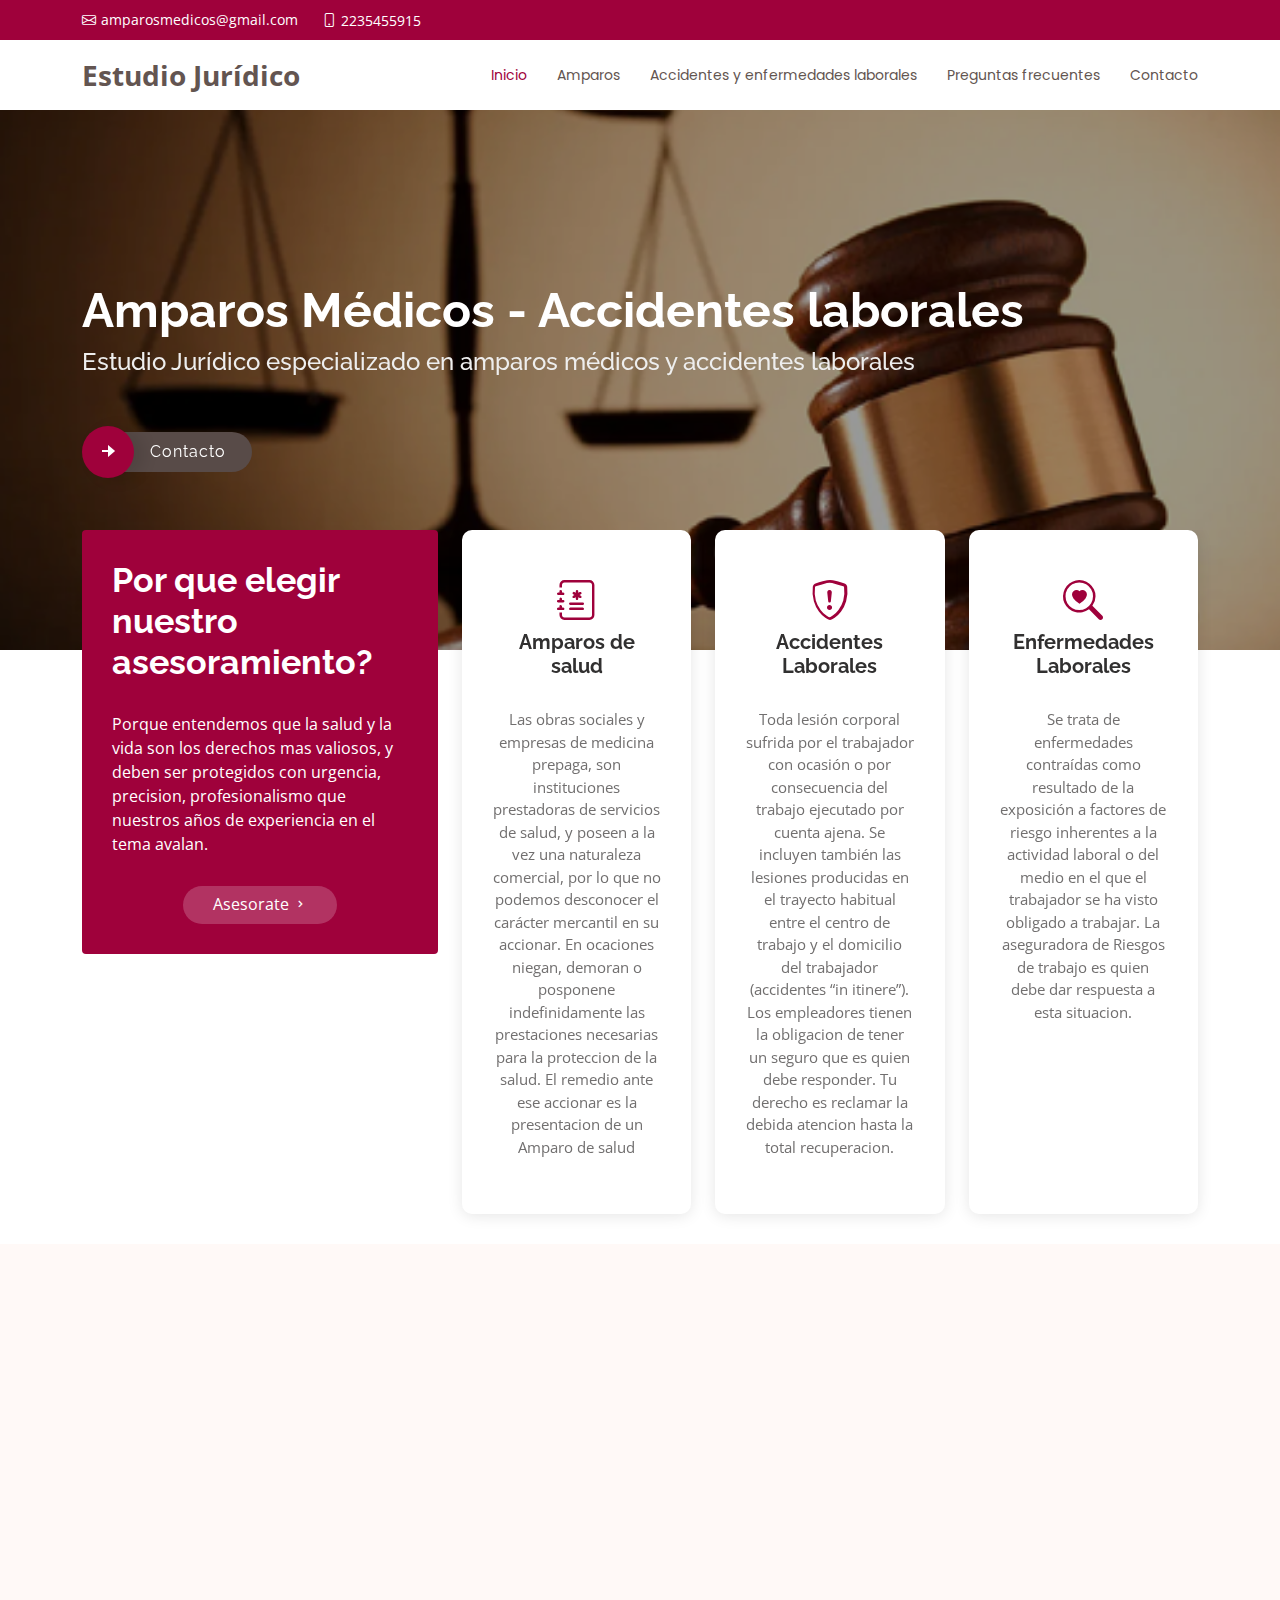
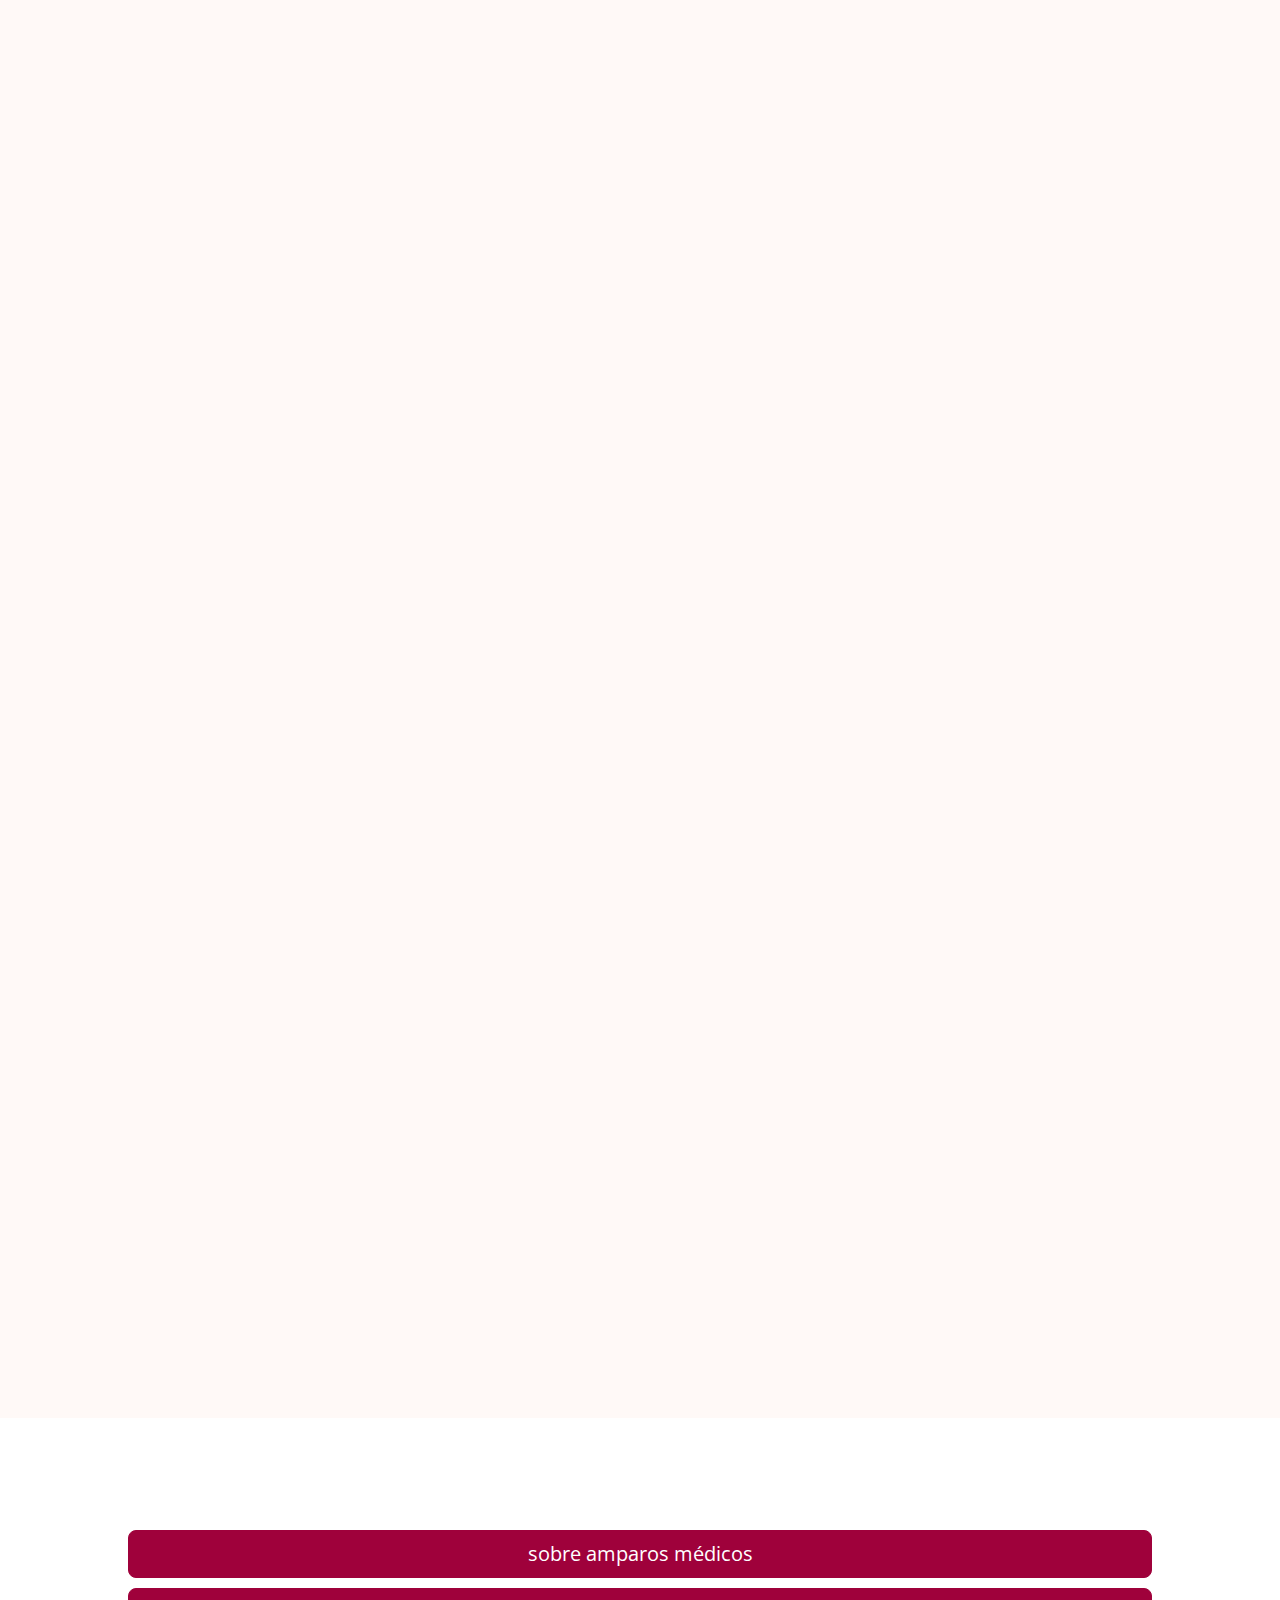
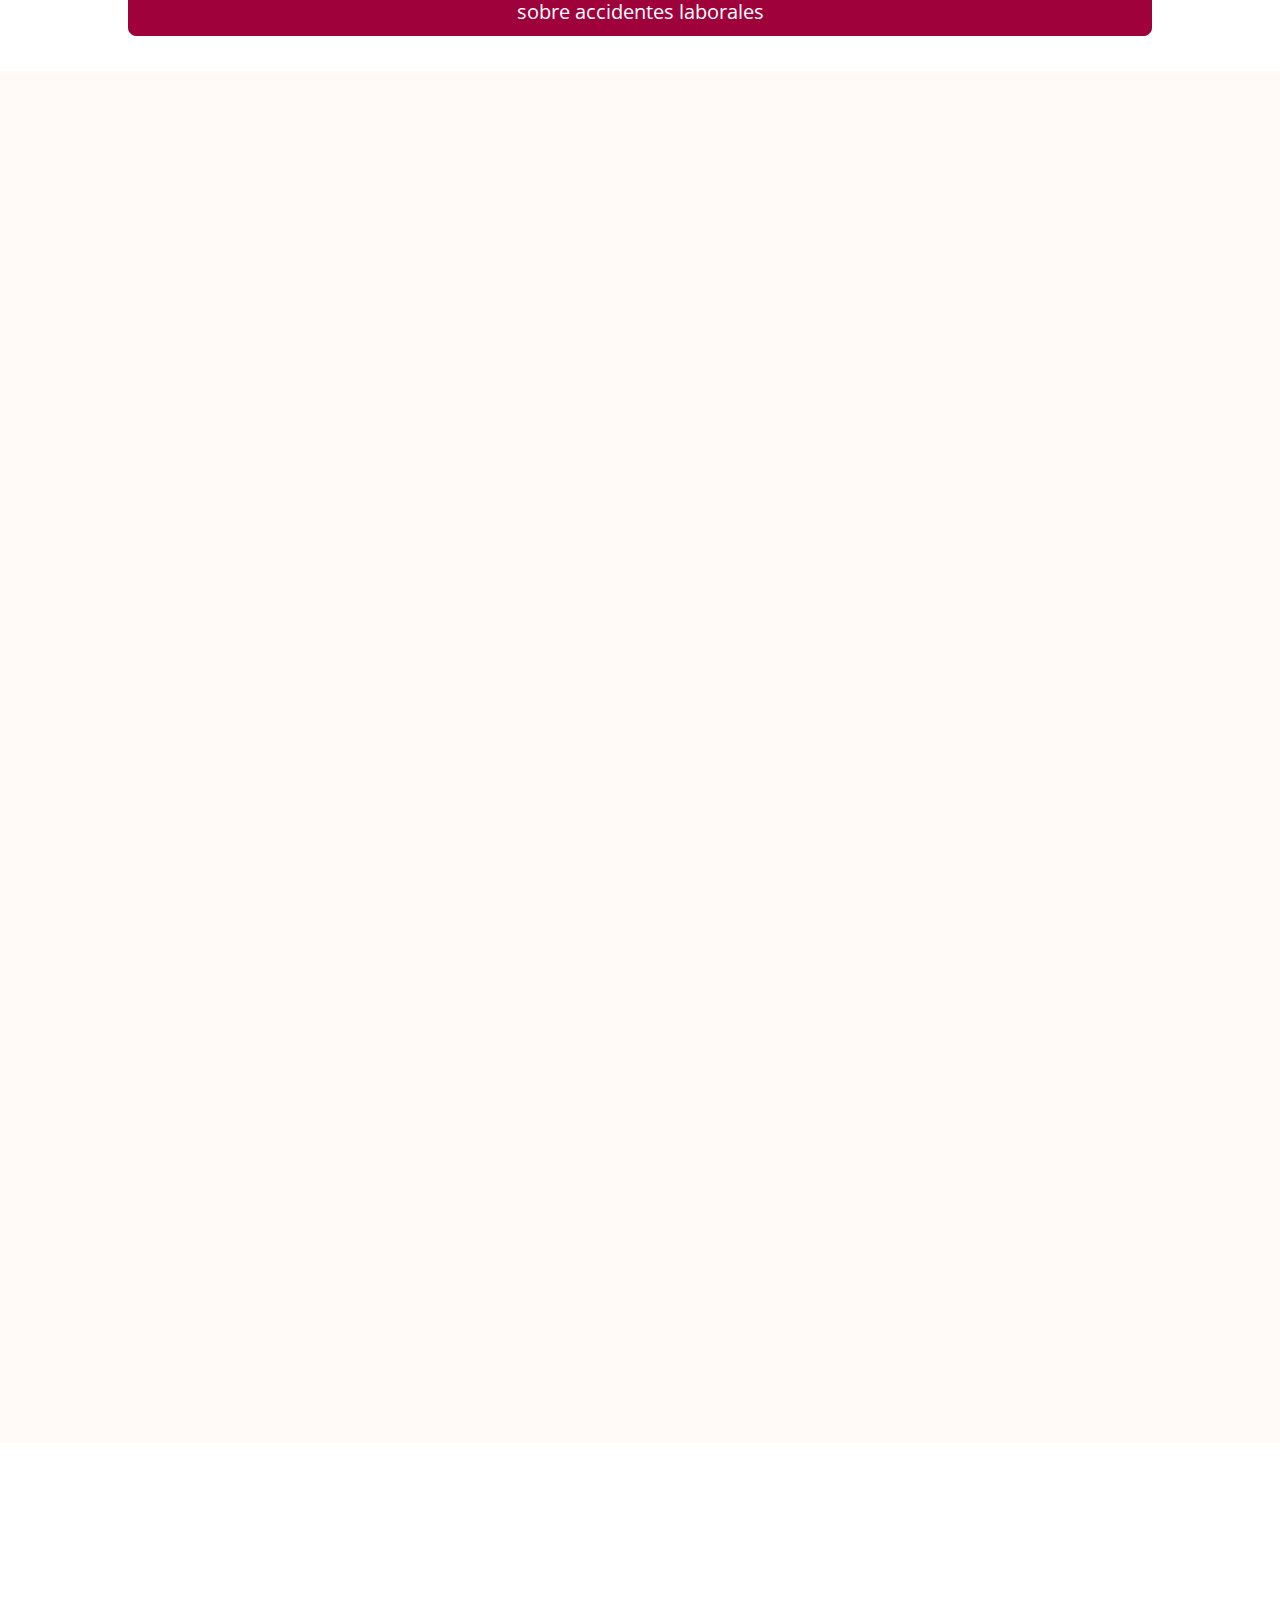
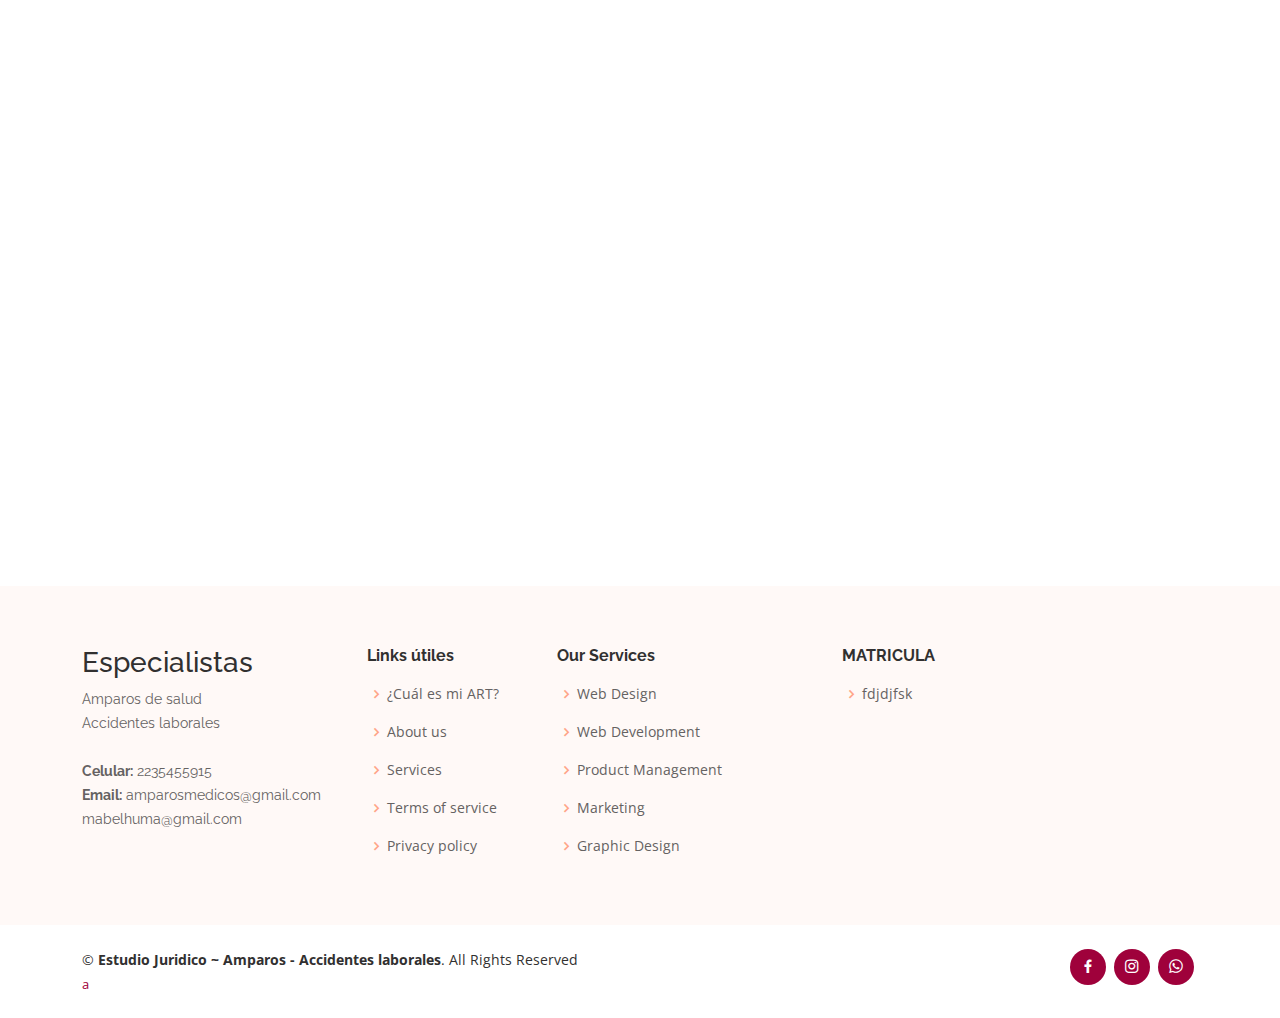
==== commit 34024f63: "cambios css" ====
--- a/index.html
+++ b/index.html
@@ -269,8 +269,8 @@
     <!-- ======= F.A.Q Section ======= -->
     <div class="section-title separador" id="faqs">
           <h2 data-aos="fade-up separador" class="titulop">Preguntas frecuentes</h2>
-           <a role="button"  href="#preg-amparos" class="btn btn-primary btn-lg btn-block ocupar">sobre amparos médicos</a>
-           <a role="button"  href="#preg-laborales" class="btn btn-primary btn-lg btn-block ocupar">sobre accidentes laborales</a>
+           <a role="button"  href="#preg-amparos" class="btn btn-primary btn-lg btn-block ocupar color">sobre amparos médicos</a>
+           <a role="button"  href="#preg-laborales" class="btn btn-primary btn-lg btn-block ocupar color">sobre accidentes laborales</a>
         </div>
     <section id="preg-amparos" class="faq section-bg">
      
--- a/assets/css/style.css
+++ b/assets/css/style.css
@@ -1526,6 +1526,15 @@
   }
 }
 
+.color{
+  background-color: #9F013B;
+  border-color:#9F013B ;
+}
+.color:hover{
+  background-color: #651332;
+  border-color: #651332;
+}
+
 /*--------------------------------------------------------------
 # Contact
 --------------------------------------------------------------*/
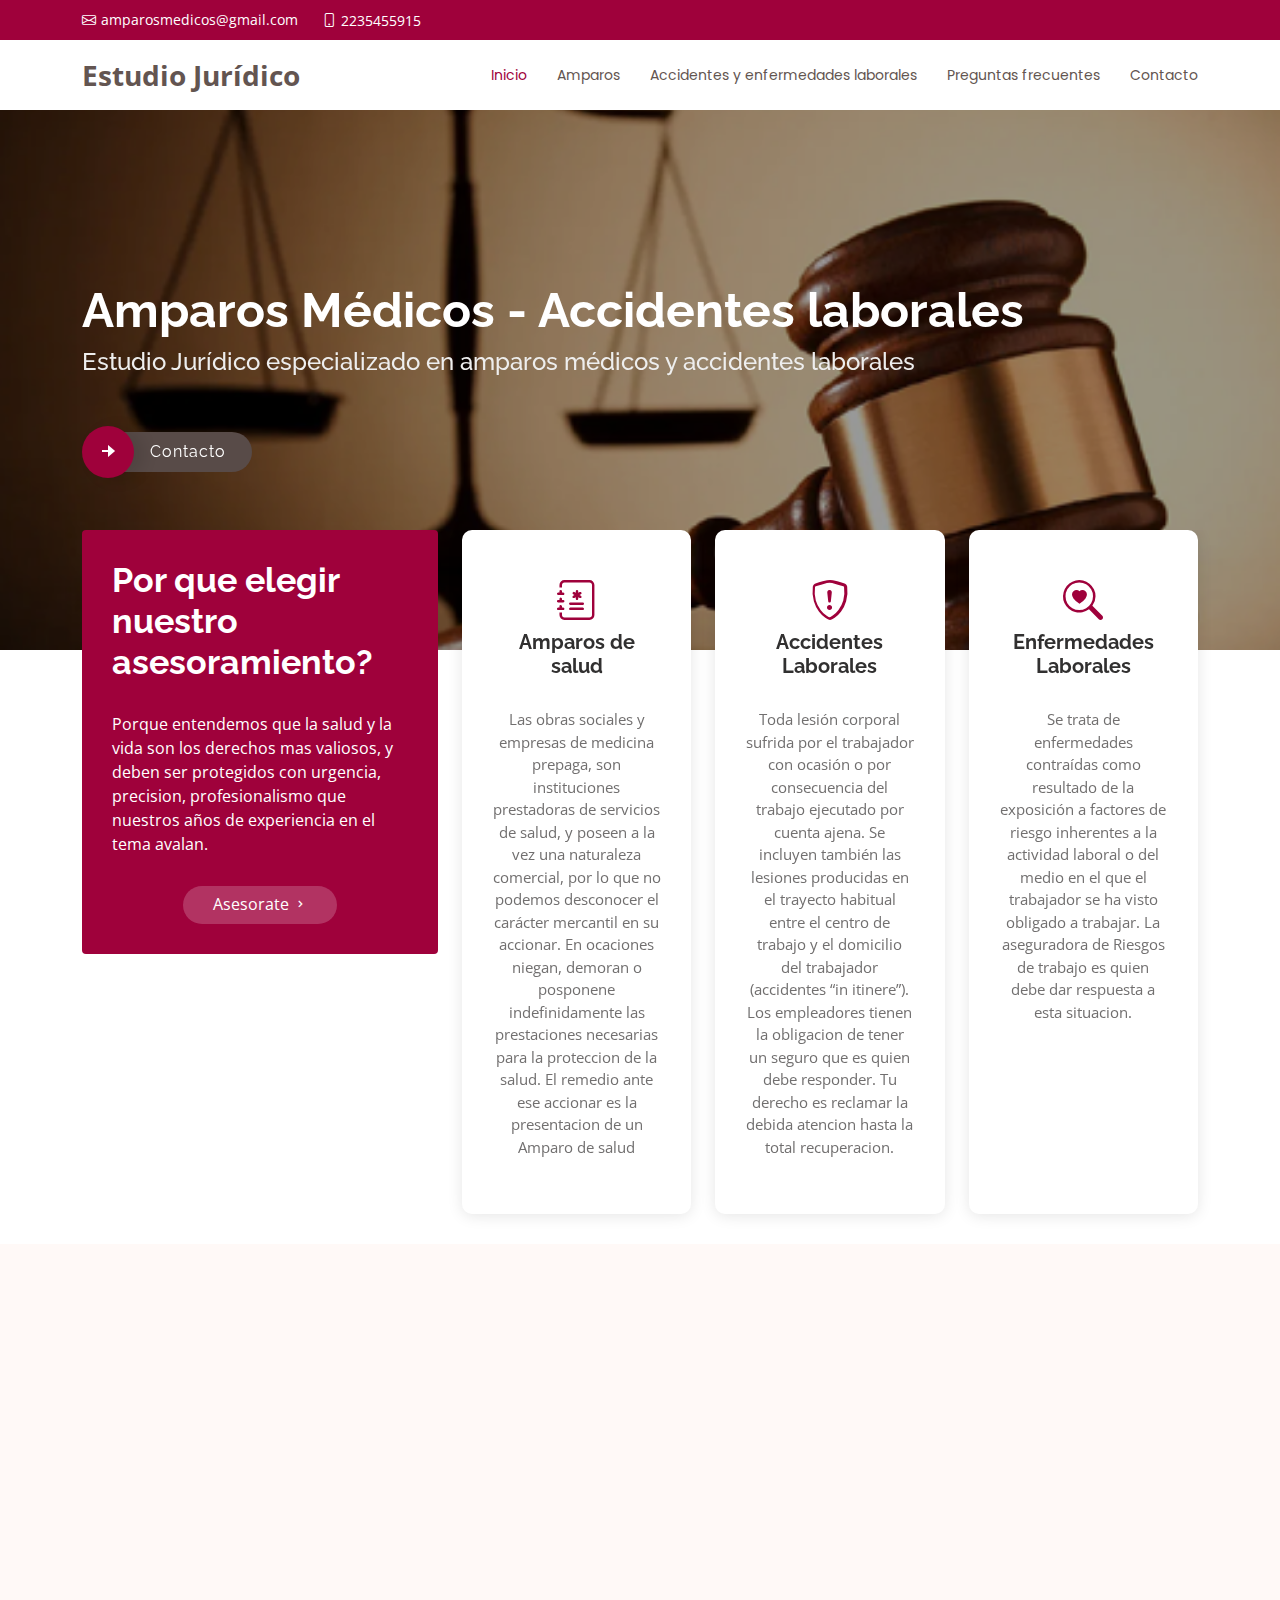
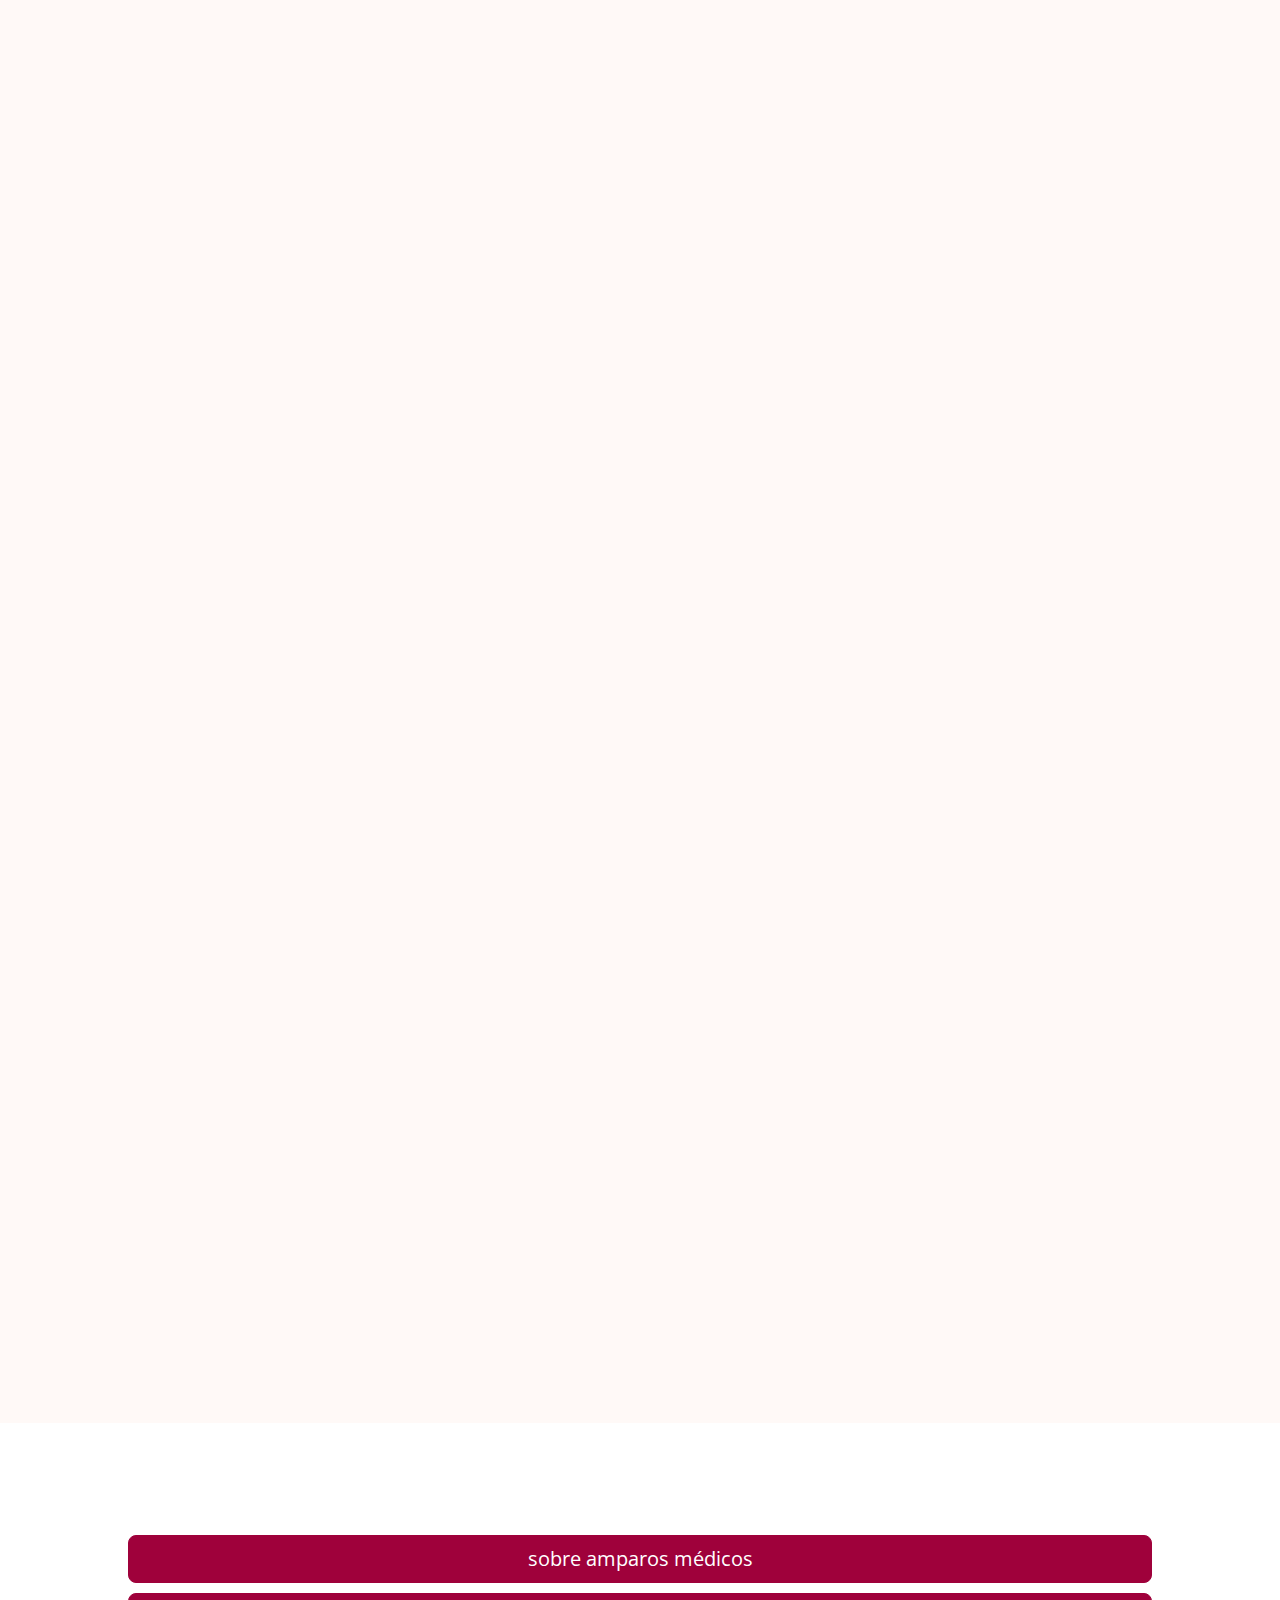
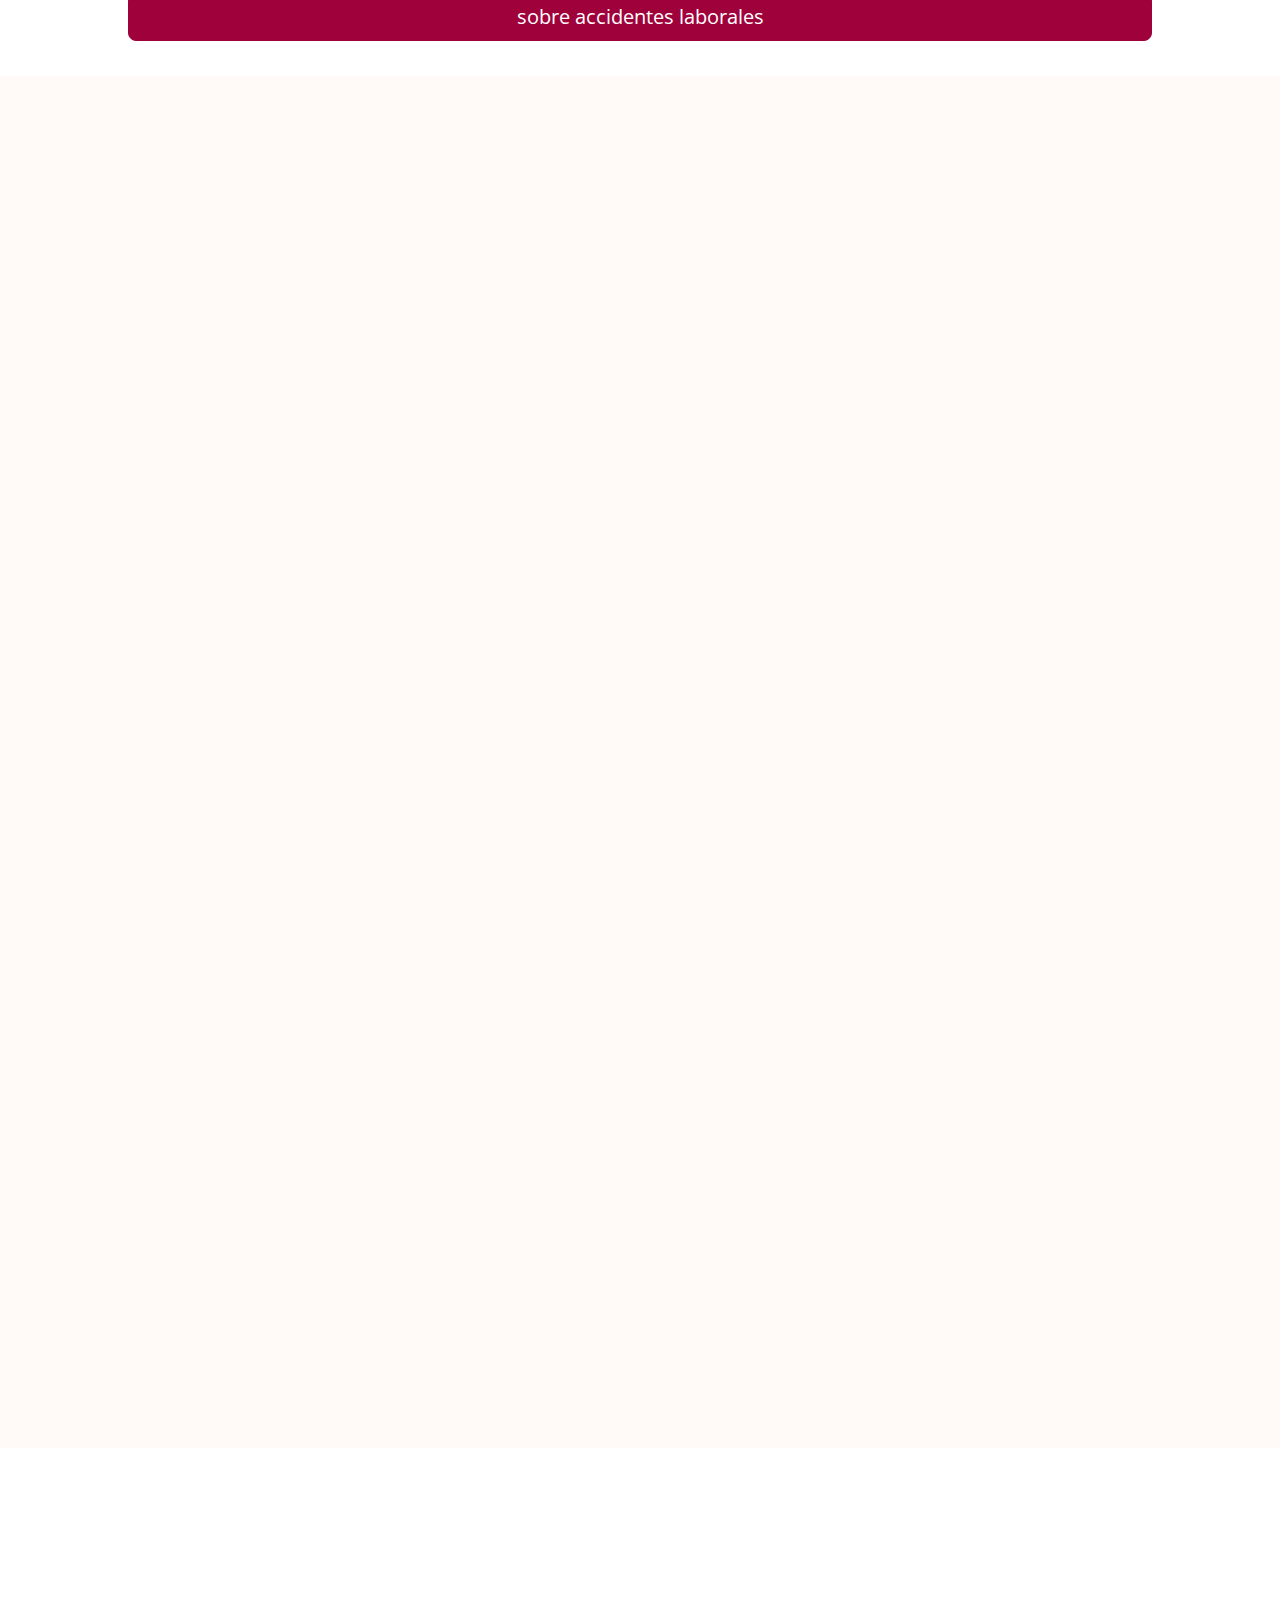
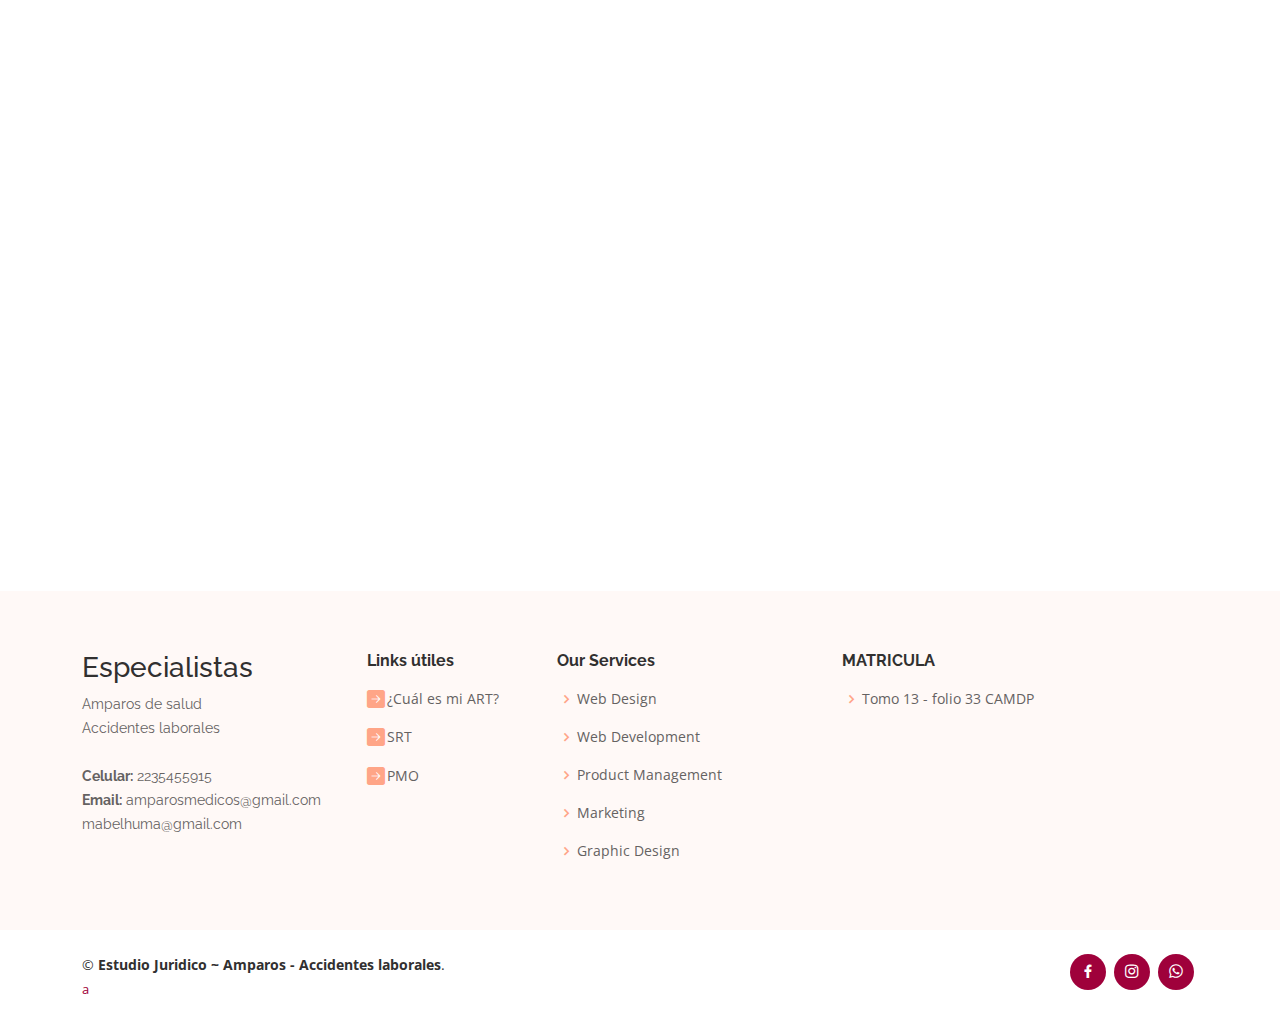
==== commit d7724c0b: "cambios" ====
--- a/index.html
+++ b/index.html
@@ -142,7 +142,7 @@
         
 
           <div class="row icon-boxes d-flex flex-column align-items-stretch justify-content-center py-5 px-lg-5">
-            <h3 data-aos="fade-up" class="titulop">¿Cuando necesitamos un amparo de salud?</h3>
+            <h3 data-aos="fade-up" class="titulop"><span class="fondotitulo2">¿Cuando necesitamos un amparo de salud?</span></h3>
             <p data-aos="fade-up">En caso de negativa o demora en la autorización de las prestaciones necesarias para el cuidado
 de tu salud, después de haber reclamado administrativamente a tu prestador, procede el remedio
 judicial de amparo</p>
@@ -193,7 +193,7 @@
       <div class="container">
 
         <div class="section-title" data-aos="fade-up">
-          <h2 class="titulop">¿Que hacer en caso de un accidente de trabajo o sufris de una enfermedad profesional?</h2>
+          <h2 class="titulop fondotitulo2">¿Que hacer en caso de un accidente de trabajo o sufris de una enfermedad profesional?</h2>
           <p>El Derecho Laboral en relación a accidentes y enfermedades laborales esta en constante cambio, y se han declarado
 muchas inconstitucionalidades por ser vulneradoras de derechos de los trabajadores consagrados en la legislación,
 Constitución y Tratados Internacionales</p>
@@ -410,7 +410,7 @@
       <div class="container">
 
         <div class="section-title">
-          <h2 data-aos="fade-up">Contacto</h2>
+          <h2 data-aos="fade-up"><span class="fondotitulo">Contacto</span></h2>
           <p data-aos="fade-up">Completá el formulario y te dirigirá a WhatsApp</p>
         </div>
 
@@ -489,11 +489,10 @@
           <div class="col-lg-2 col-md-6 footer-links">
             <h4>Links útiles</h4>
             <ul>
-              <li><i class="bx bx-chevron-right"></i> <a href="https://www.srt.gob.ar/arg/art_busqueda.php">¿Cuál es mi ART?</a></li>
-              <li><i class="bx bx-chevron-right"></i> <a href="#">About us</a></li>
-              <li><i class="bx bx-chevron-right"></i> <a href="#">Services</a></li>
-              <li><i class="bx bx-chevron-right"></i> <a href="#">Terms of service</a></li>
-              <li><i class="bx bx-chevron-right"></i> <a href="#">Privacy policy</a></li>
+              <li><i class="bi bi-arrow-right-square-fill"></i> <a href="https://www.srt.gob.ar/arg/art_busqueda.php">¿Cuál es mi ART?</a></li>
+              <li><i class="bi bi-arrow-right-square-fill"></i> <a href="https://www.argentina.gob.ar/srt">SRT</a></li>
+              <li><i class="bi bi-arrow-right-square-fill"></i> <a href="https://www.argentina.gob.ar/sssalud/programa-medico-obligatorio">PMO</a></li>
+            
             </ul>
           </div>
 
@@ -512,7 +511,7 @@
             <h4>MATRICULA</h4>
             <ul>
               
-              <li><i class="bx bx-chevron-right"></i> <a href="#">fdjdjfsk</a></li>
+              <li><i class="bx bx-chevron-right"></i> <a href="#">Tomo 13 - folio 33 CAMDP</a></li>
             </ul>
           </div>
 
@@ -524,7 +523,7 @@
 
       <div class="me-lg-auto text-center text-lg-start">
         <div class="copyright">
-          &copy; <strong><span>Estudio Juridico ~ Amparos - Accidentes laborales</span></strong>. All Rights Reserved
+          &copy; <strong><span>Estudio Juridico ~ Amparos - Accidentes laborales</span></strong>. 
         </div>
         <div class="credits">
          
--- a/assets/css/style.css
+++ b/assets/css/style.css
@@ -1538,6 +1538,18 @@
 /*--------------------------------------------------------------
 # Contact
 --------------------------------------------------------------*/
+.fondotitulo{
+  color: #FFFFFF;
+  background-color: #9F013B;
+  padding: 5px;
+  border-radius: 5px;
+}
+.fondotitulo2{
+  color: #FFFFFF !important;
+  background-color: black;
+  padding: 5px;
+  border-radius: 5px;
+}
 .titulop{
   text-decoration-color: white !important;
   color: white;
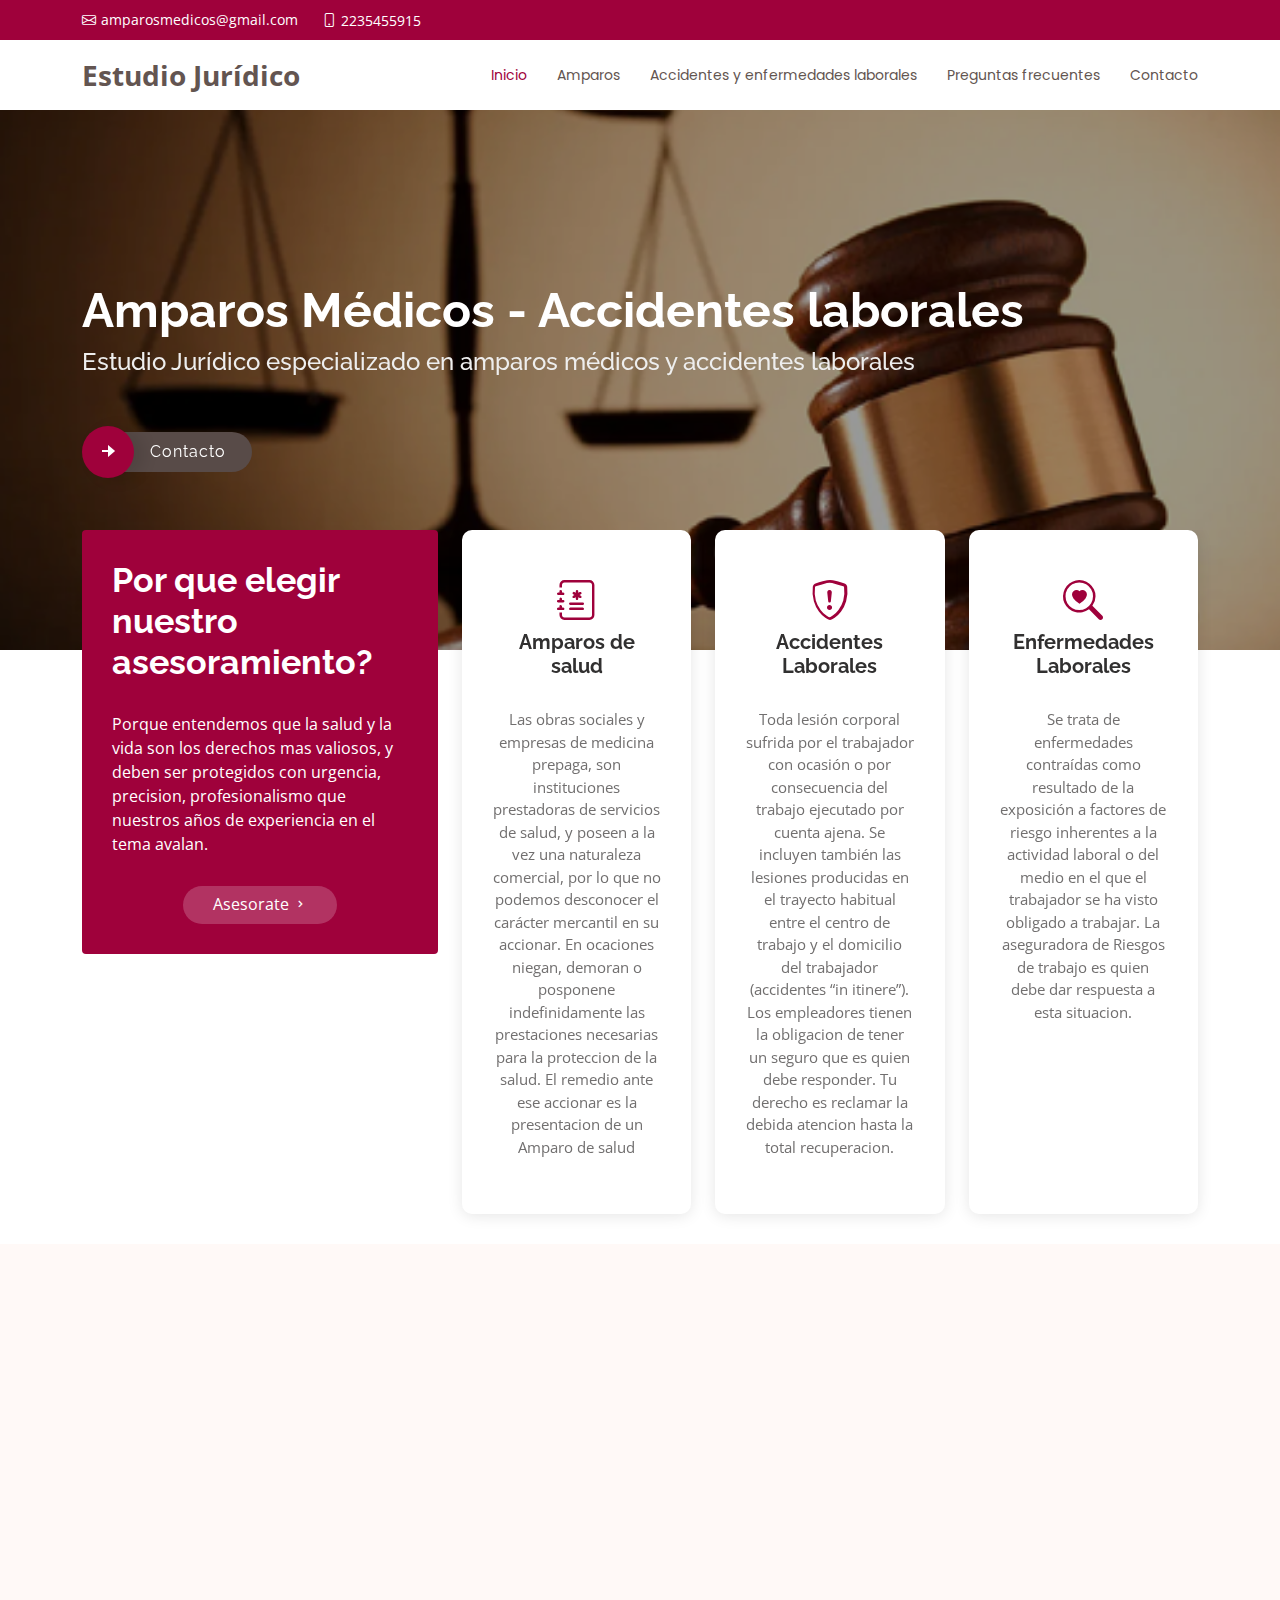
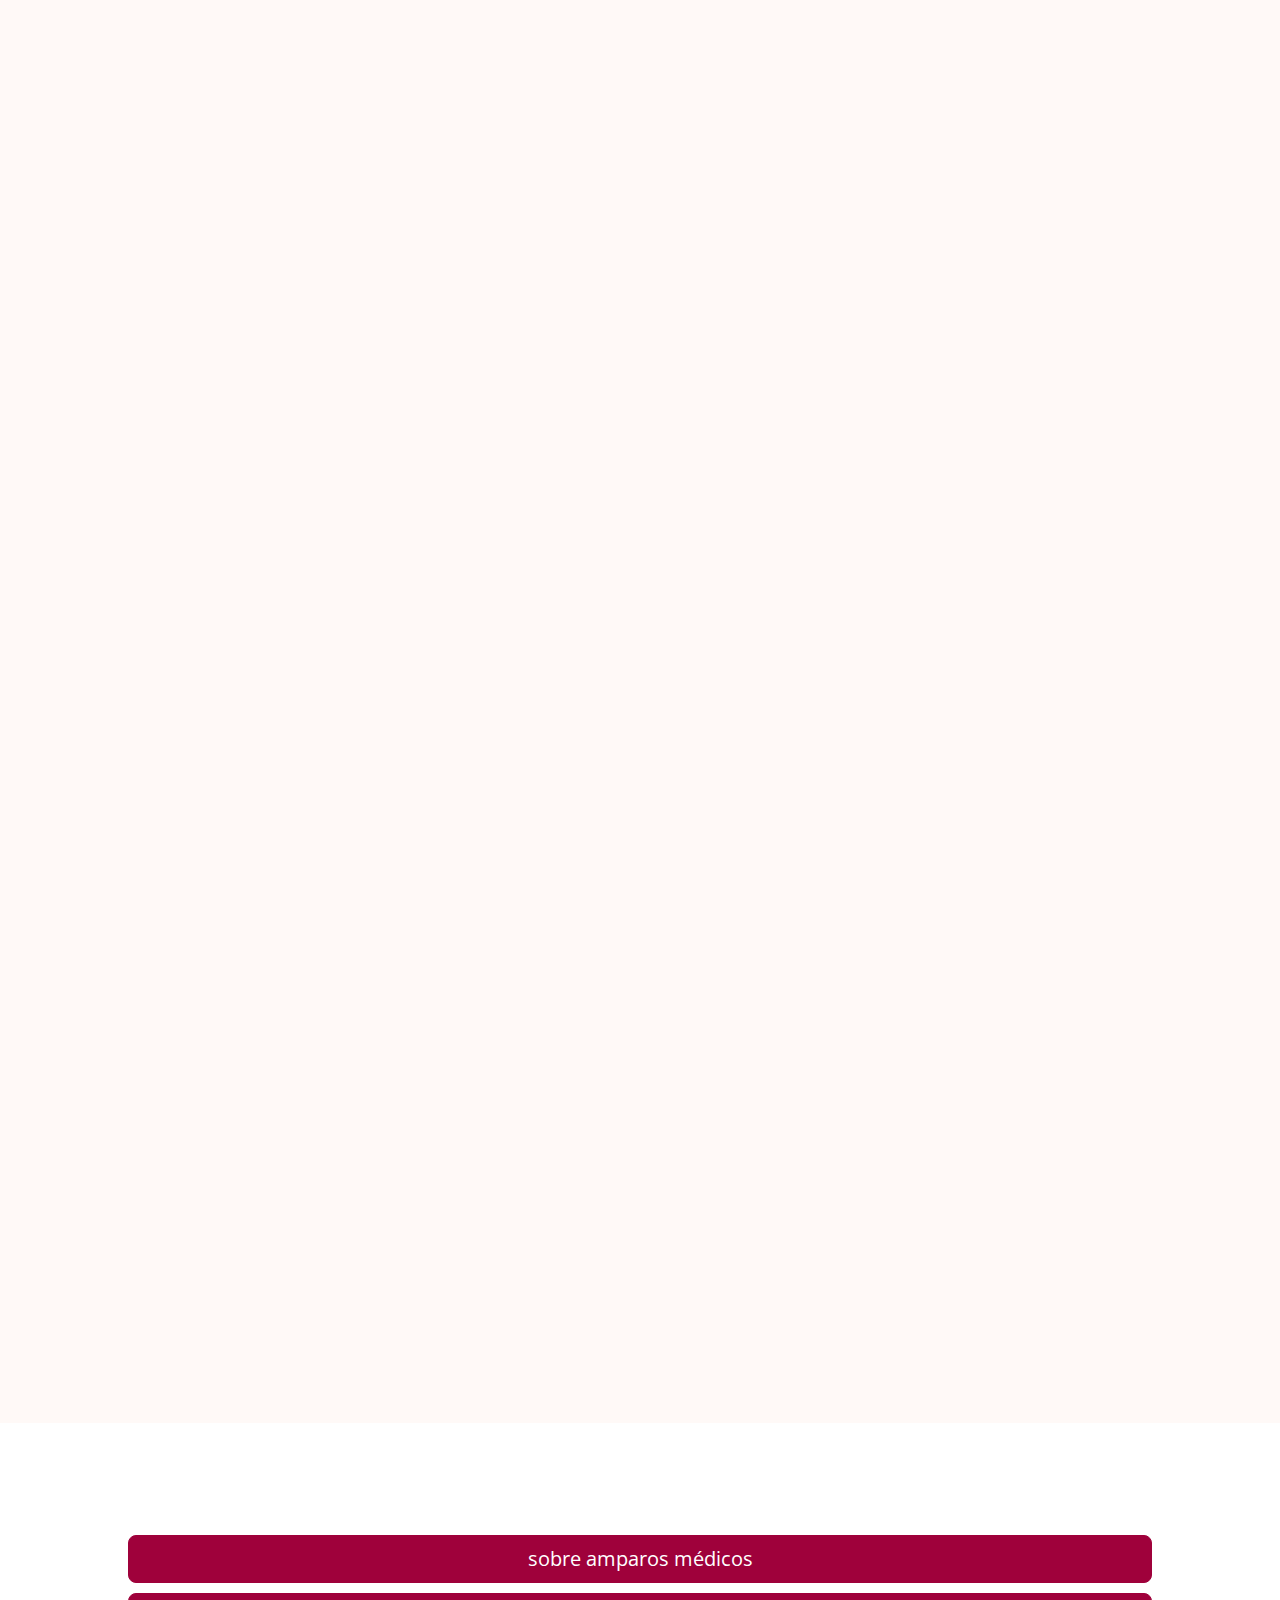
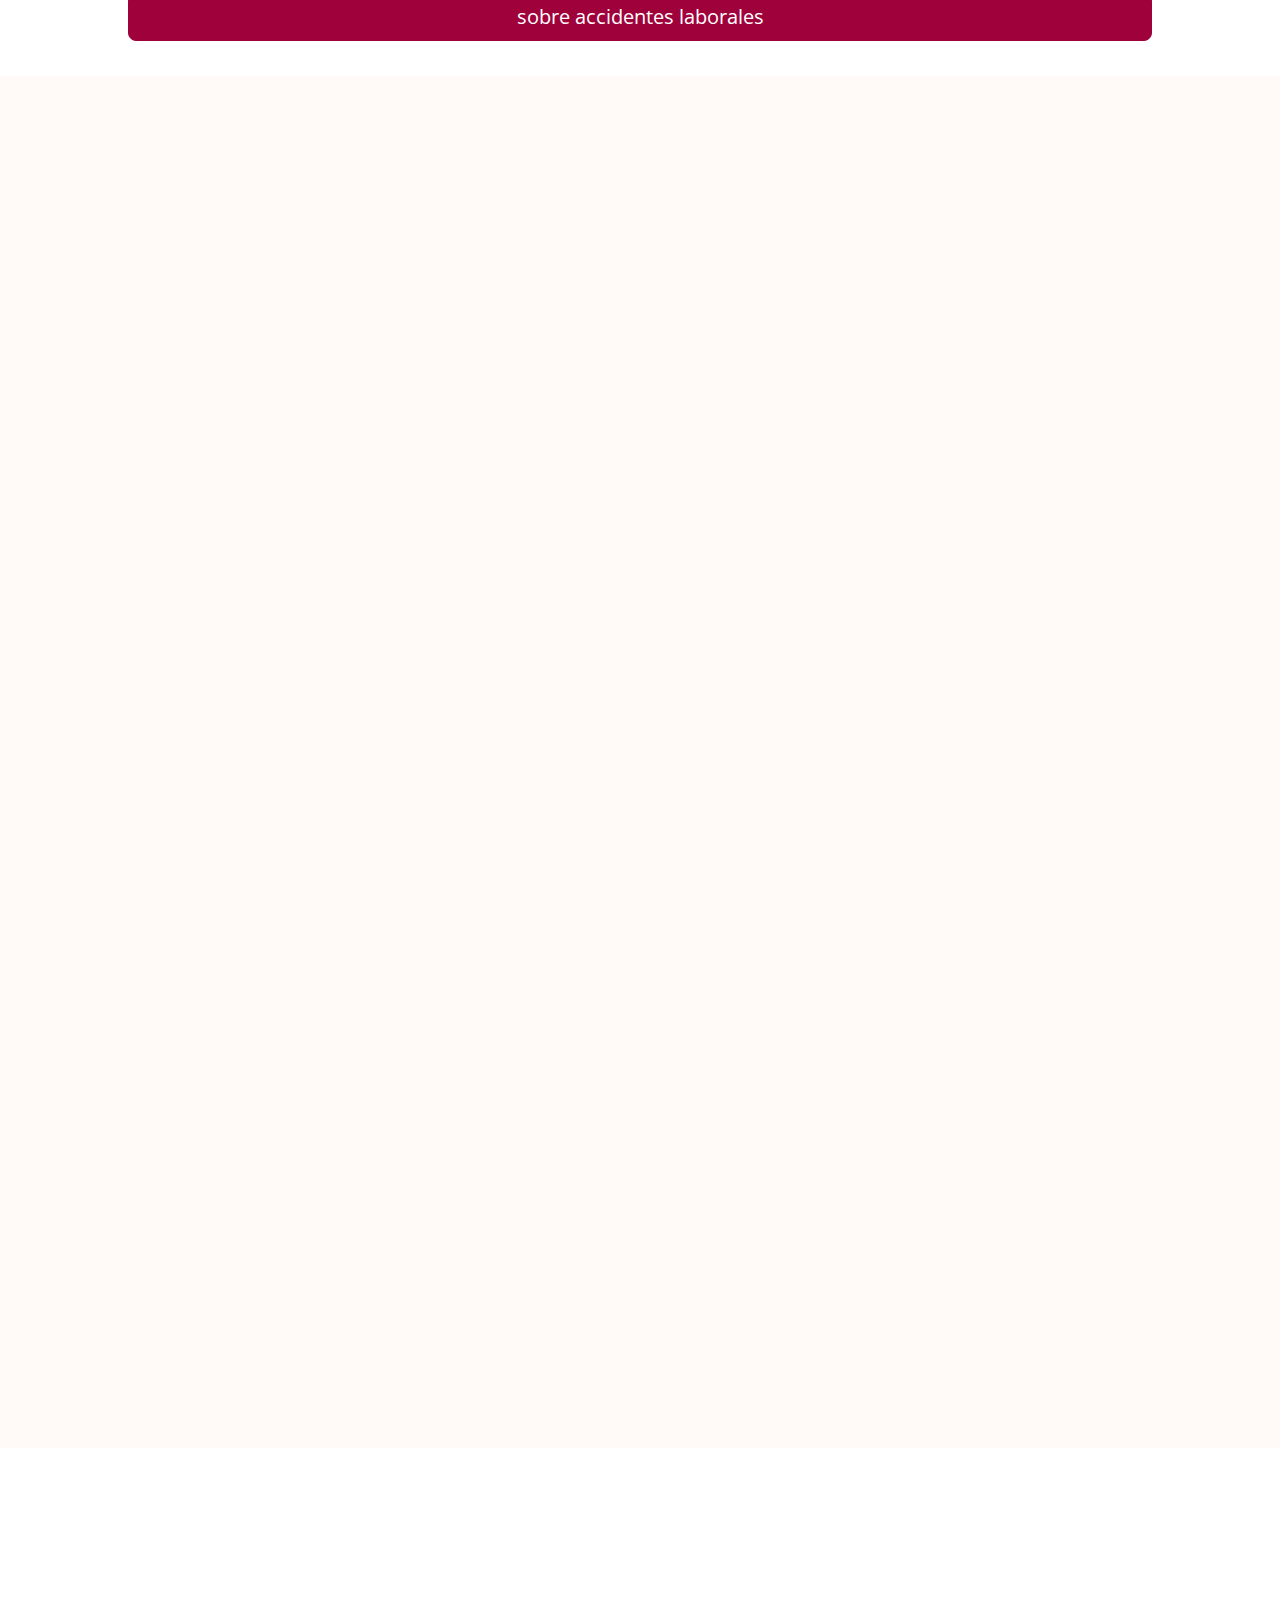
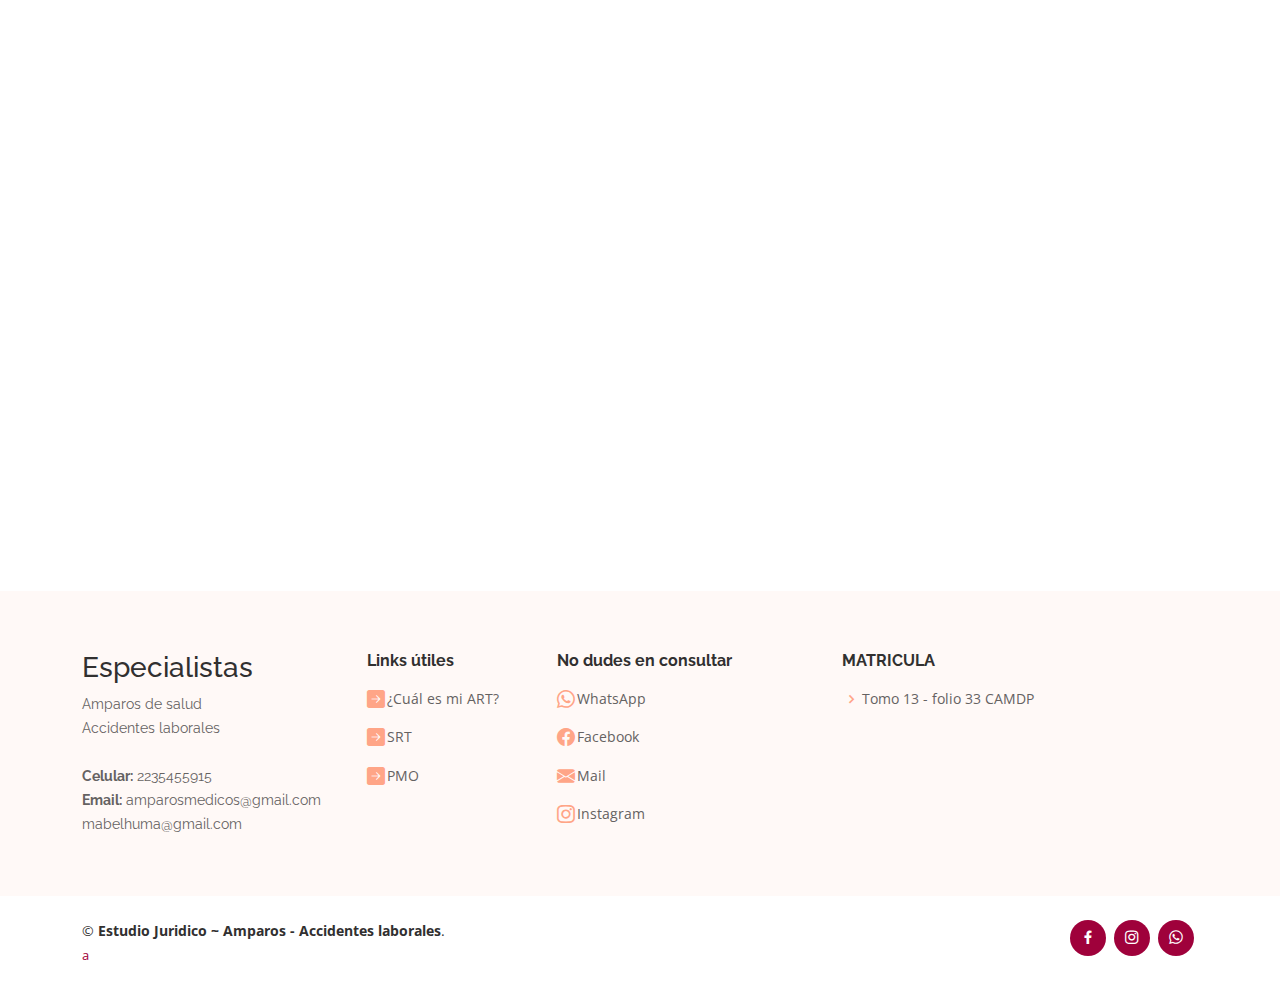
==== commit e9a87b5b: "Update index.html" ====
--- a/index.html
+++ b/index.html
@@ -497,13 +497,12 @@
           </div>
 
           <div class="col-lg-3 col-md-6 footer-links">
-            <h4>Our Services</h4>
+            <h4>No dudes en consultar</h4>
             <ul>
-              <li><i class="bx bx-chevron-right"></i> <a href="#">Web Design</a></li>
-              <li><i class="bx bx-chevron-right"></i> <a href="#">Web Development</a></li>
-              <li><i class="bx bx-chevron-right"></i> <a href="#">Product Management</a></li>
-              <li><i class="bx bx-chevron-right"></i> <a href="#">Marketing</a></li>
-              <li><i class="bx bx-chevron-right"></i> <a href="#">Graphic Design</a></li>
+              <li><i class="bi bi-whatsapp"></i> <a href="https://wa.me/5492235455915">WhatsApp</a></li>
+              <li><i class="bi bi-facebook"></i> <a href="https://www.facebook.com/Amparosdesaludmdp">Facebook</a></li>
+              <li><i class="bi bi-envelope-fill"></i> <a href="mailto:amparosmedicos@gmail.com">Mail</a></li>
+              <li><i class="bi bi-instagram"></i> <a href="https://www.instagram.com/amparosmedicos/">Instagram</a></li>
             </ul>
           </div>
 
@@ -531,8 +530,8 @@
         </div>
       </div>
       <div class="social-links text-center text-lg-right pt-3 pt-lg-0">
-        <a href="#" class="facebook"><i class="bx bxl-facebook"></i></a>
-        <a href="#" class="instagram"><i class="bx bxl-instagram"></i></a>
+        <a href="https://www.facebook.com/Amparosdesaludmdp" class="facebook"><i class="bx bxl-facebook"></i></a>
+        <a href="https://www.instagram.com/amparosmedicos/" class="instagram"><i class="bx bxl-instagram"></i></a>
         <a href="https://wa.me/5492235455915" class="whatsapp"><i class="bx bxl-whatsapp"></i></a>
        
       </div>
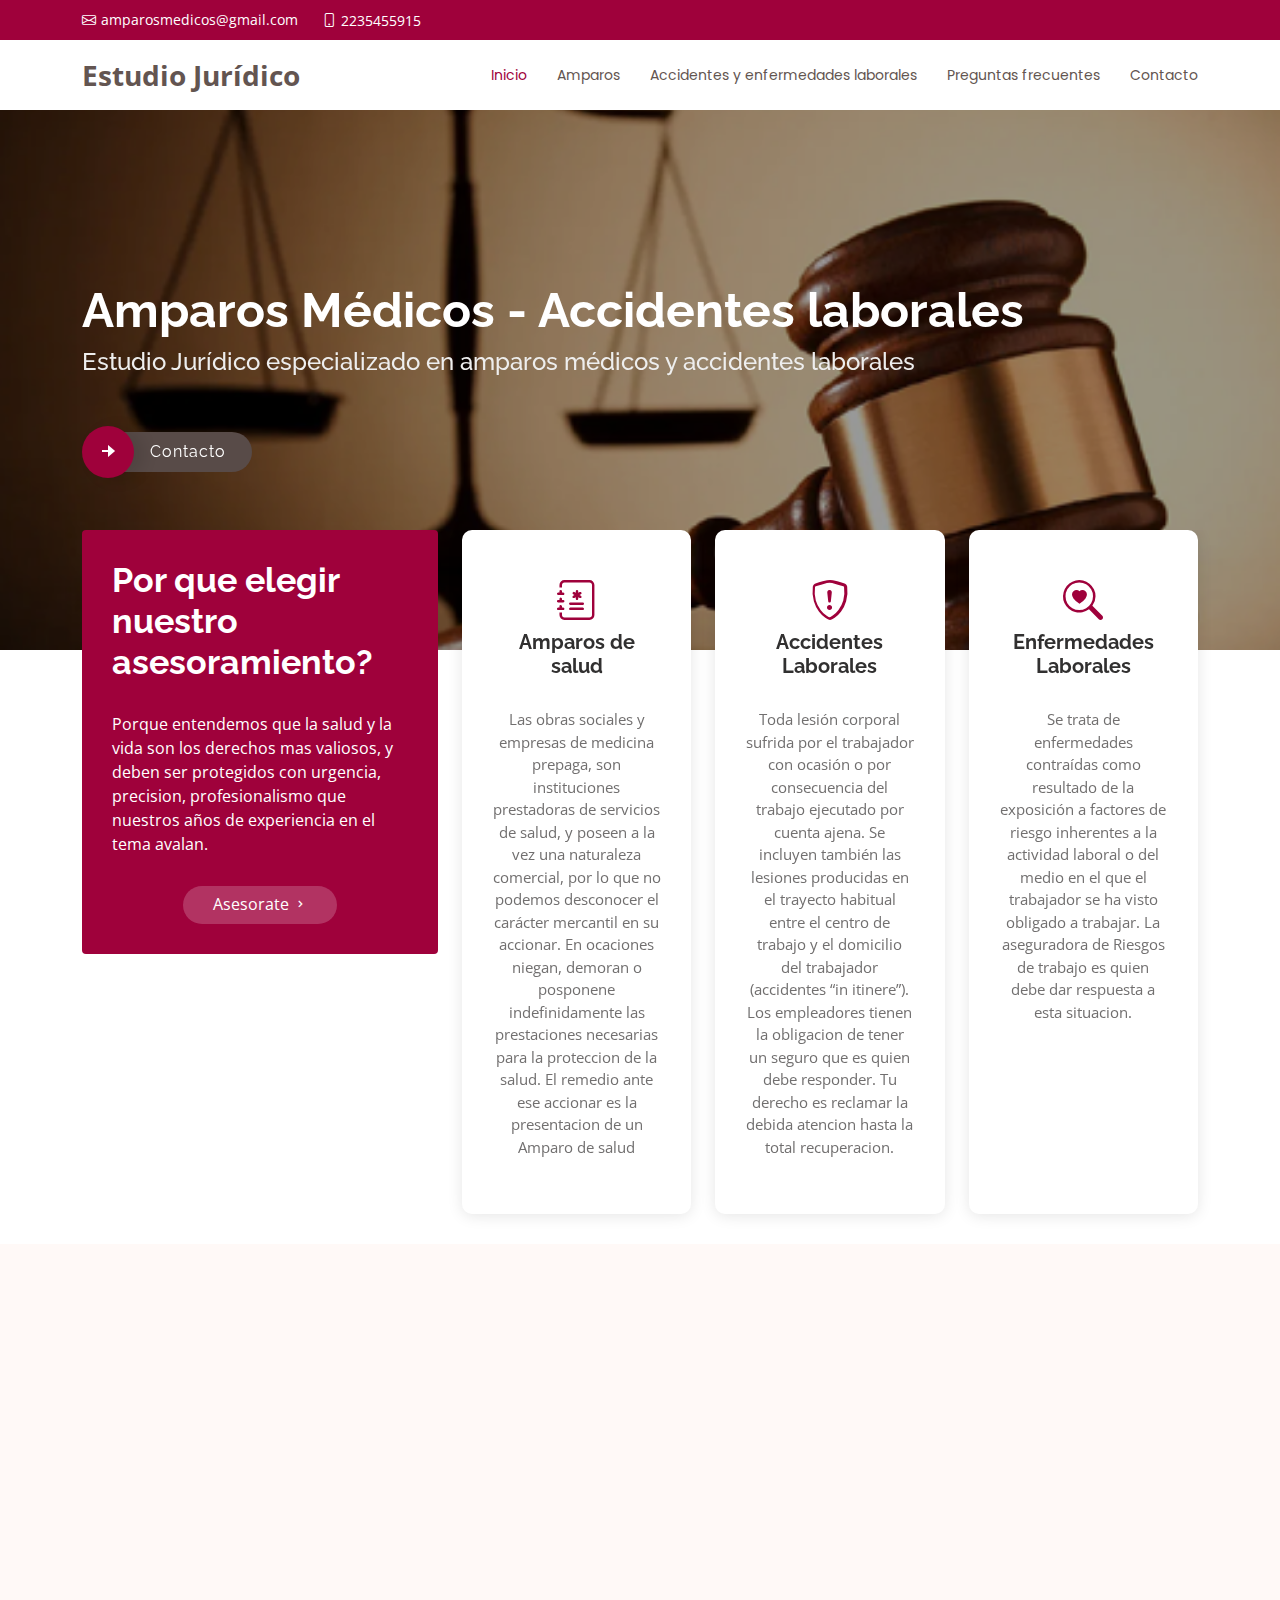
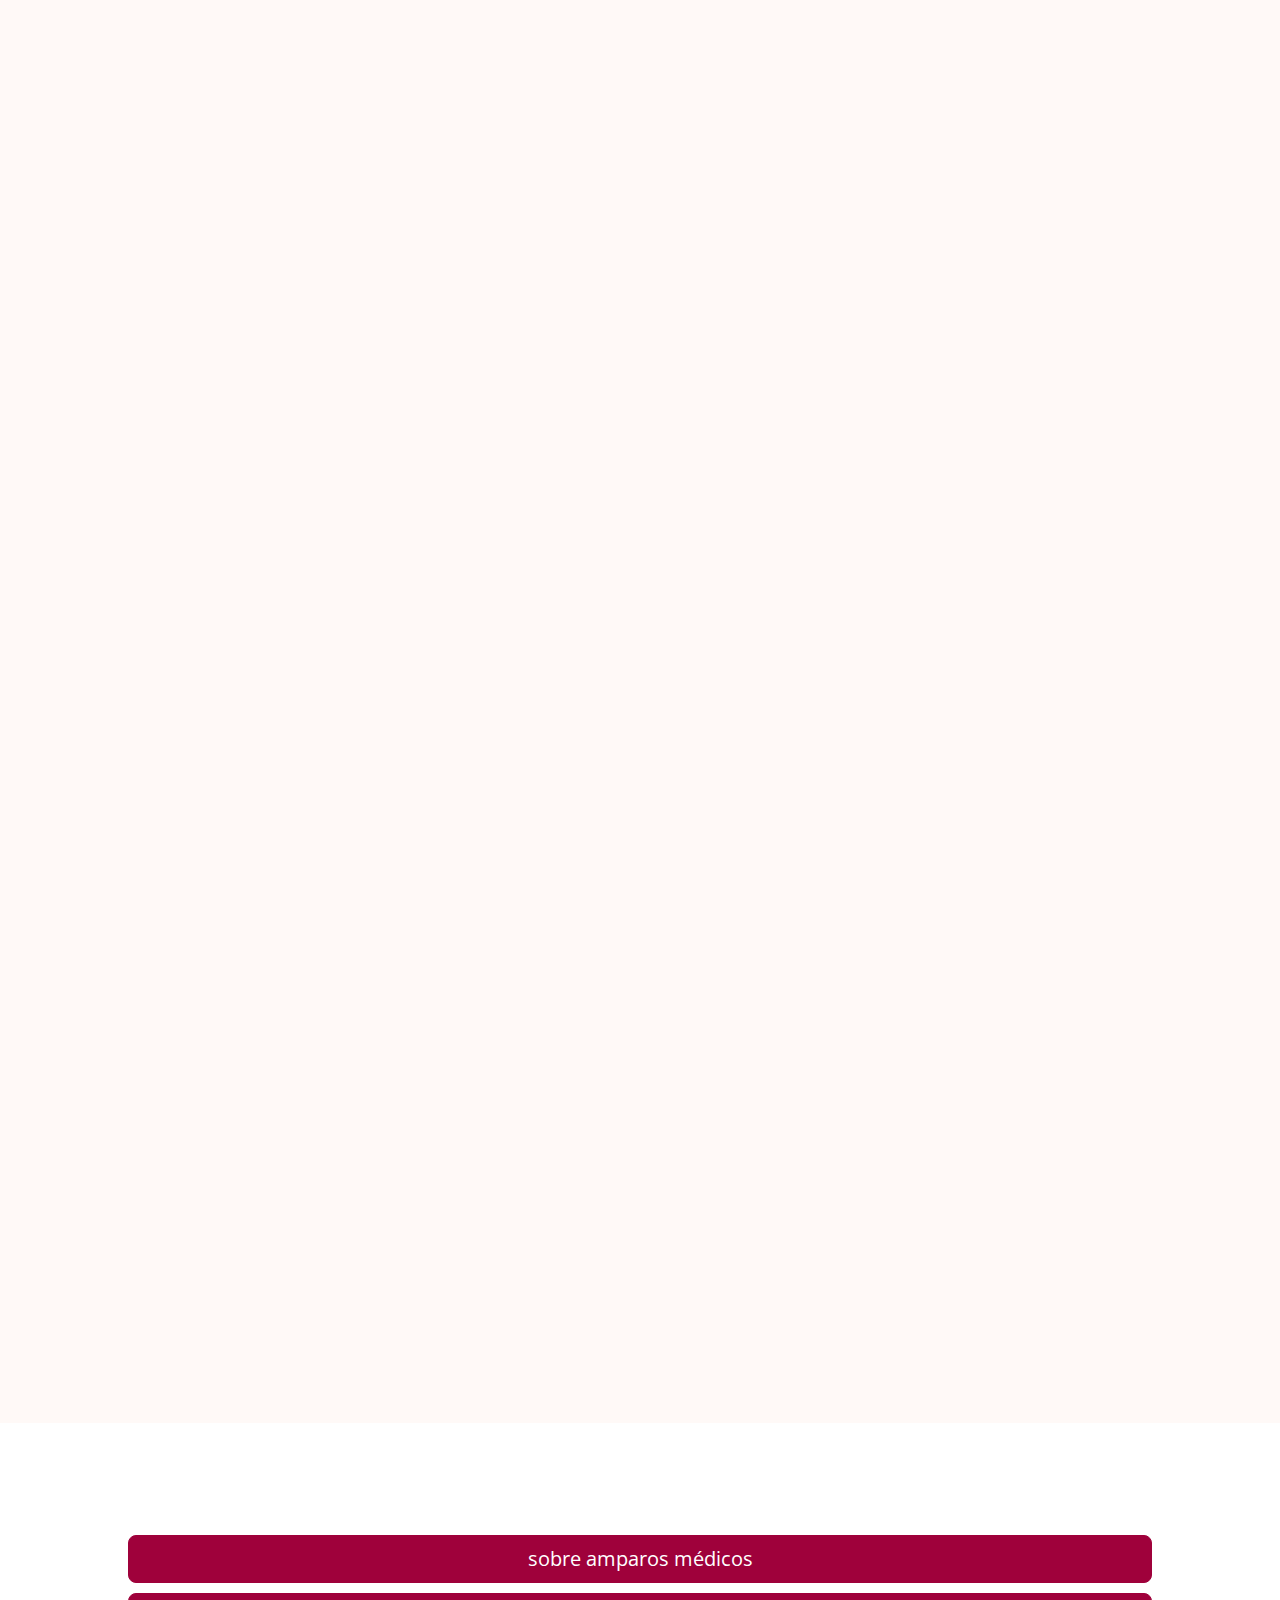
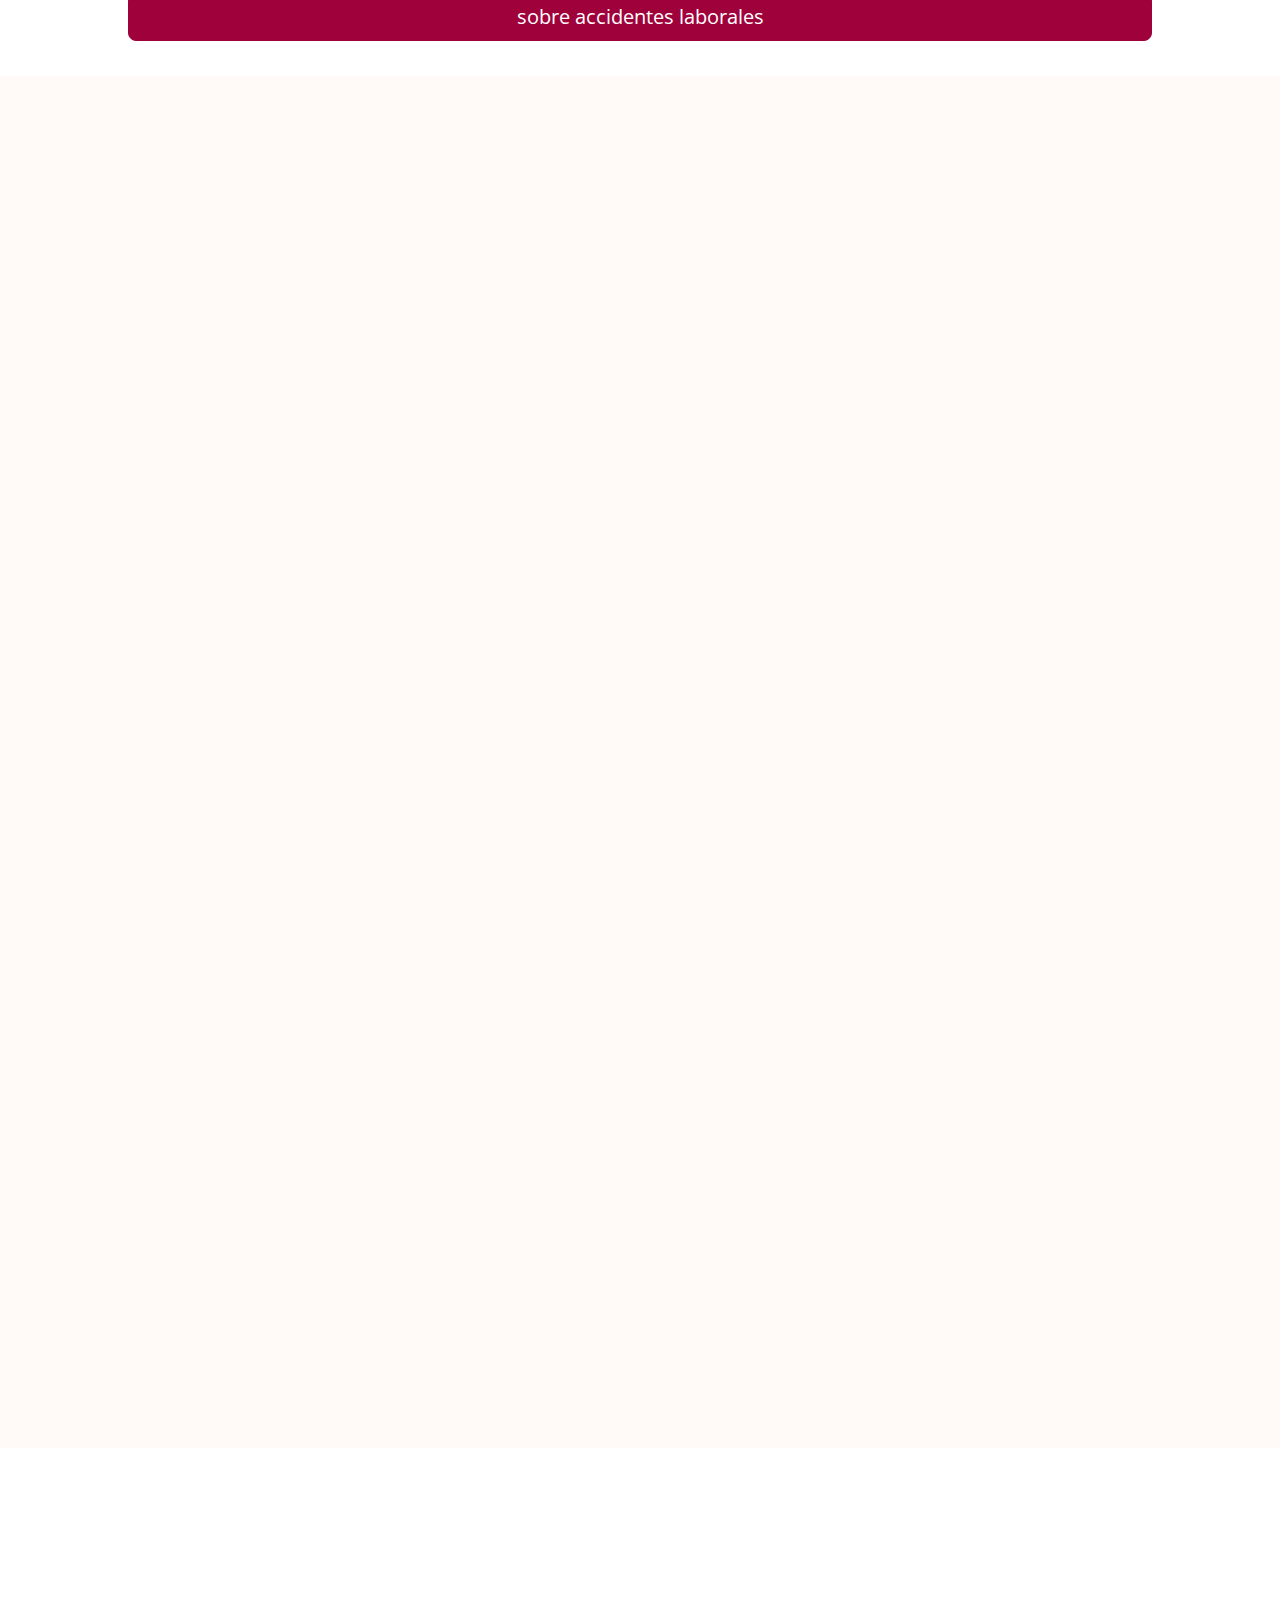
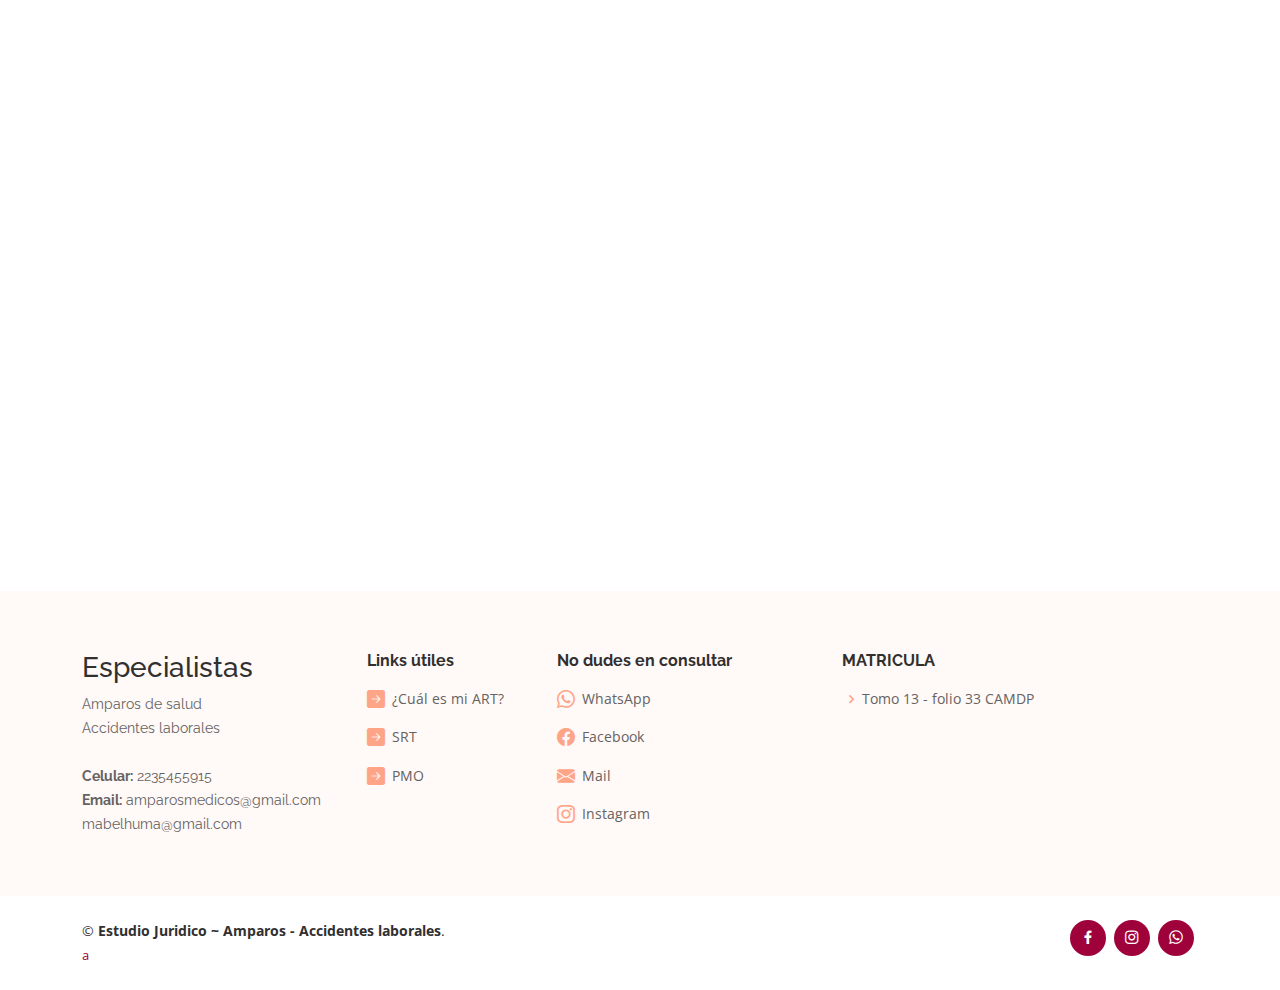
==== commit 6d1a7cdb: "cambios" ====
--- a/index.html
+++ b/index.html
@@ -489,9 +489,9 @@
           <div class="col-lg-2 col-md-6 footer-links">
             <h4>Links útiles</h4>
             <ul>
-              <li><i class="bi bi-arrow-right-square-fill"></i> <a href="https://www.srt.gob.ar/arg/art_busqueda.php">¿Cuál es mi ART?</a></li>
-              <li><i class="bi bi-arrow-right-square-fill"></i> <a href="https://www.argentina.gob.ar/srt">SRT</a></li>
-              <li><i class="bi bi-arrow-right-square-fill"></i> <a href="https://www.argentina.gob.ar/sssalud/programa-medico-obligatorio">PMO</a></li>
+              <li><i class="bi bi-arrow-right-square-fill lug"></i> <a href="https://www.srt.gob.ar/arg/art_busqueda.php">¿Cuál es mi ART?</a></li>
+              <li><i class="bi bi-arrow-right-square-fill lug"></i> <a href="https://www.argentina.gob.ar/srt">SRT</a></li>
+              <li><i class="bi bi-arrow-right-square-fill lug"></i> <a href="https://www.argentina.gob.ar/sssalud/programa-medico-obligatorio">PMO</a></li>
             
             </ul>
           </div>
@@ -499,10 +499,10 @@
           <div class="col-lg-3 col-md-6 footer-links">
             <h4>No dudes en consultar</h4>
             <ul>
-              <li><i class="bi bi-whatsapp"></i> <a href="https://wa.me/5492235455915">WhatsApp</a></li>
-              <li><i class="bi bi-facebook"></i> <a href="https://www.facebook.com/Amparosdesaludmdp">Facebook</a></li>
-              <li><i class="bi bi-envelope-fill"></i> <a href="mailto:amparosmedicos@gmail.com">Mail</a></li>
-              <li><i class="bi bi-instagram"></i> <a href="https://www.instagram.com/amparosmedicos/">Instagram</a></li>
+              <li><i class="bi bi-whatsapp lug"></i> <a href="https://wa.me/5492235455915"> WhatsApp</a></li>
+              <li><i class="bi bi-facebook lug"></i> <a href="https://www.facebook.com/Amparosdesaludmdp"> Facebook</a></li>
+              <li><i class="bi bi-envelope-fill lug"></i> <a href="mailto:amparosmedicos@gmail.com"> Mail</a></li>
+              <li><i class="bi bi-instagram lug"></i> <a href="https://www.instagram.com/amparosmedicos/"> Instagram</a></li>
             </ul>
           </div>
 
--- a/assets/css/style.css
+++ b/assets/css/style.css
@@ -286,6 +286,9 @@
   }
 }
 
+.lug{
+  margin-right: 5px;
+}
 /**
 * Mobile Navigation 
 */
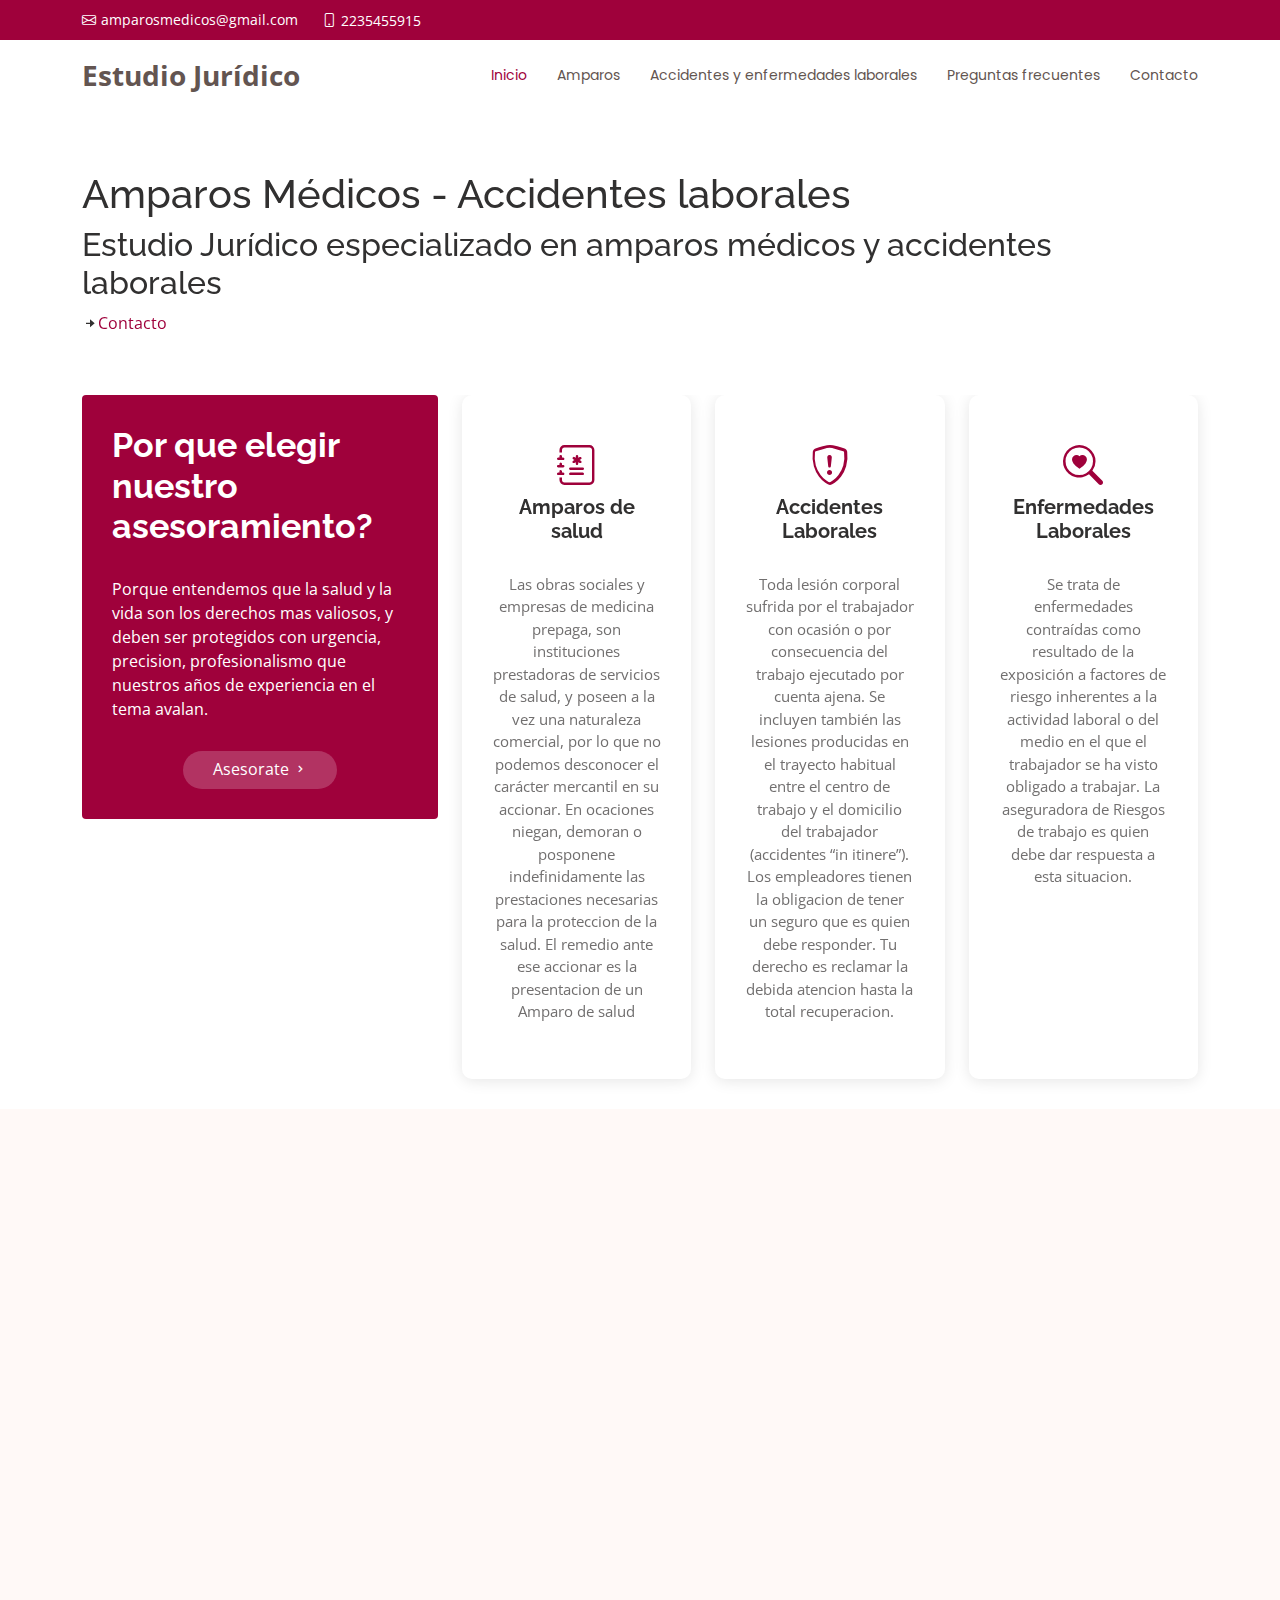
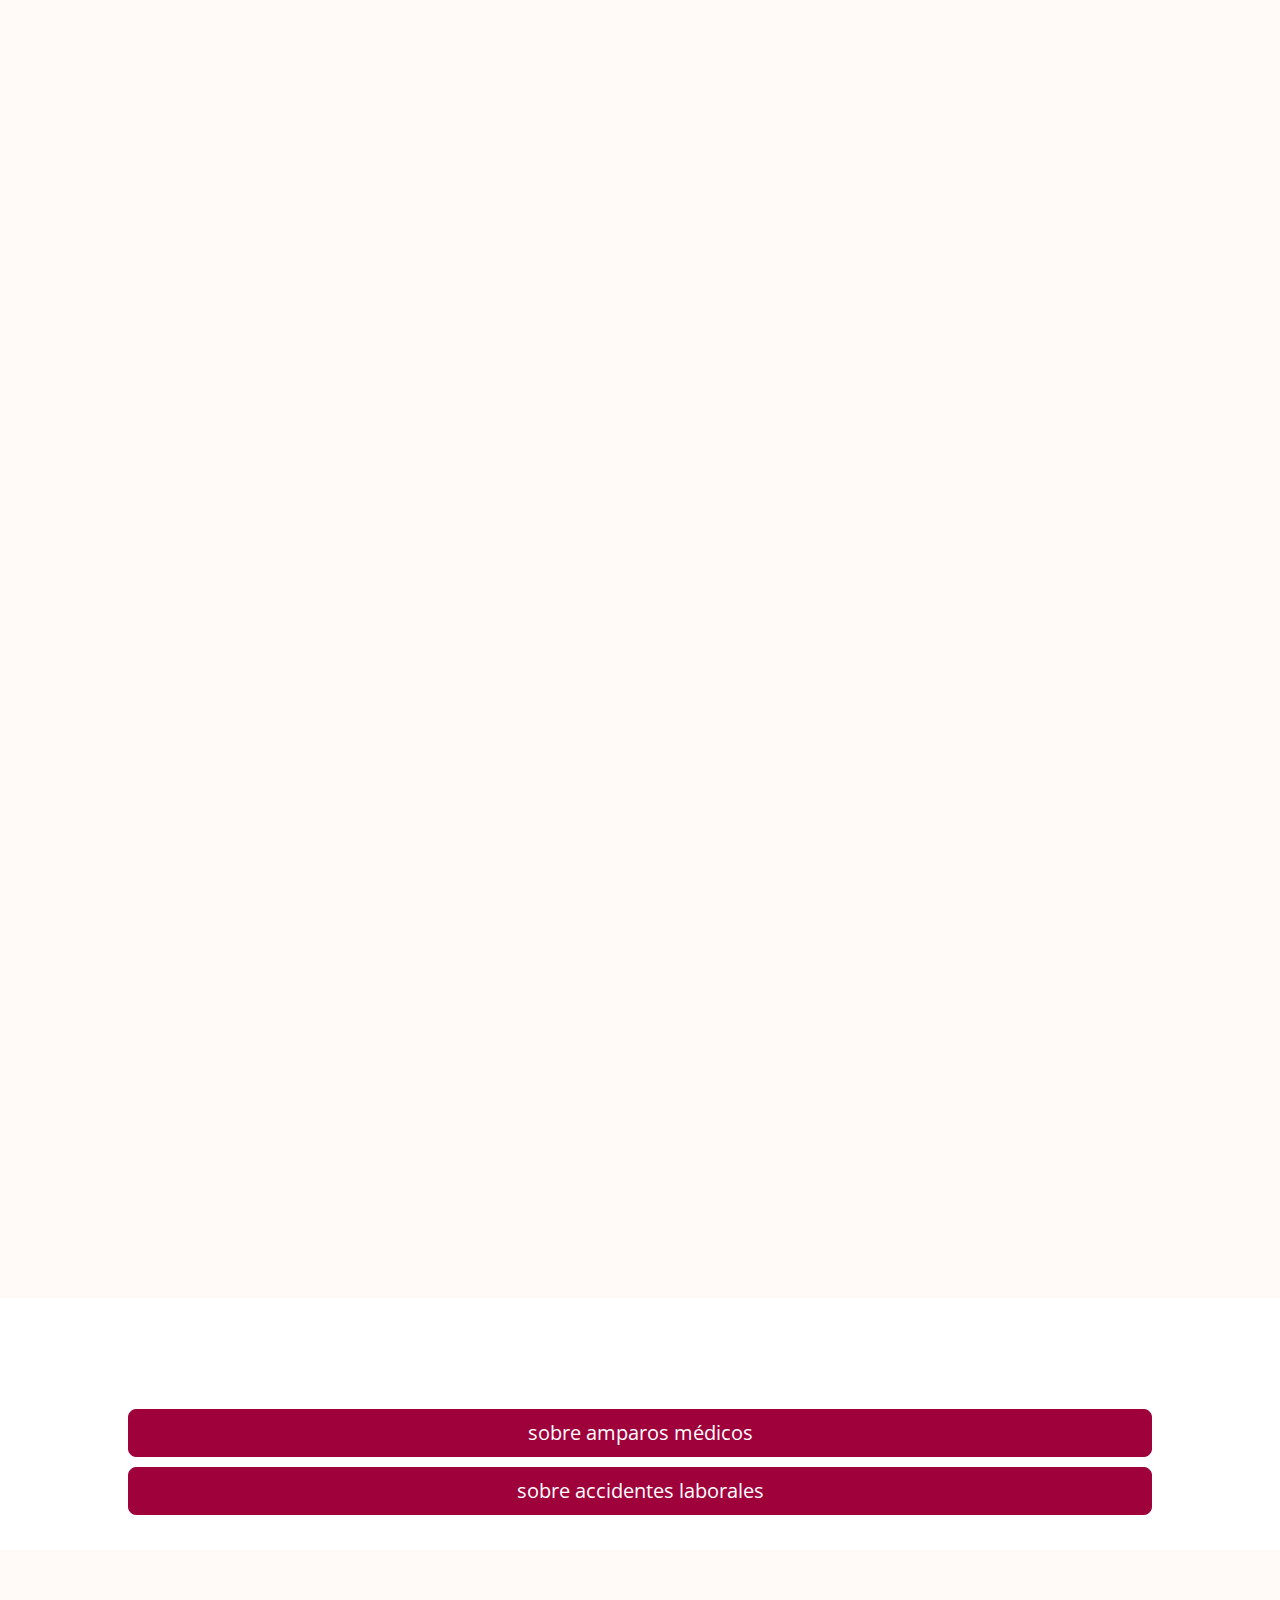
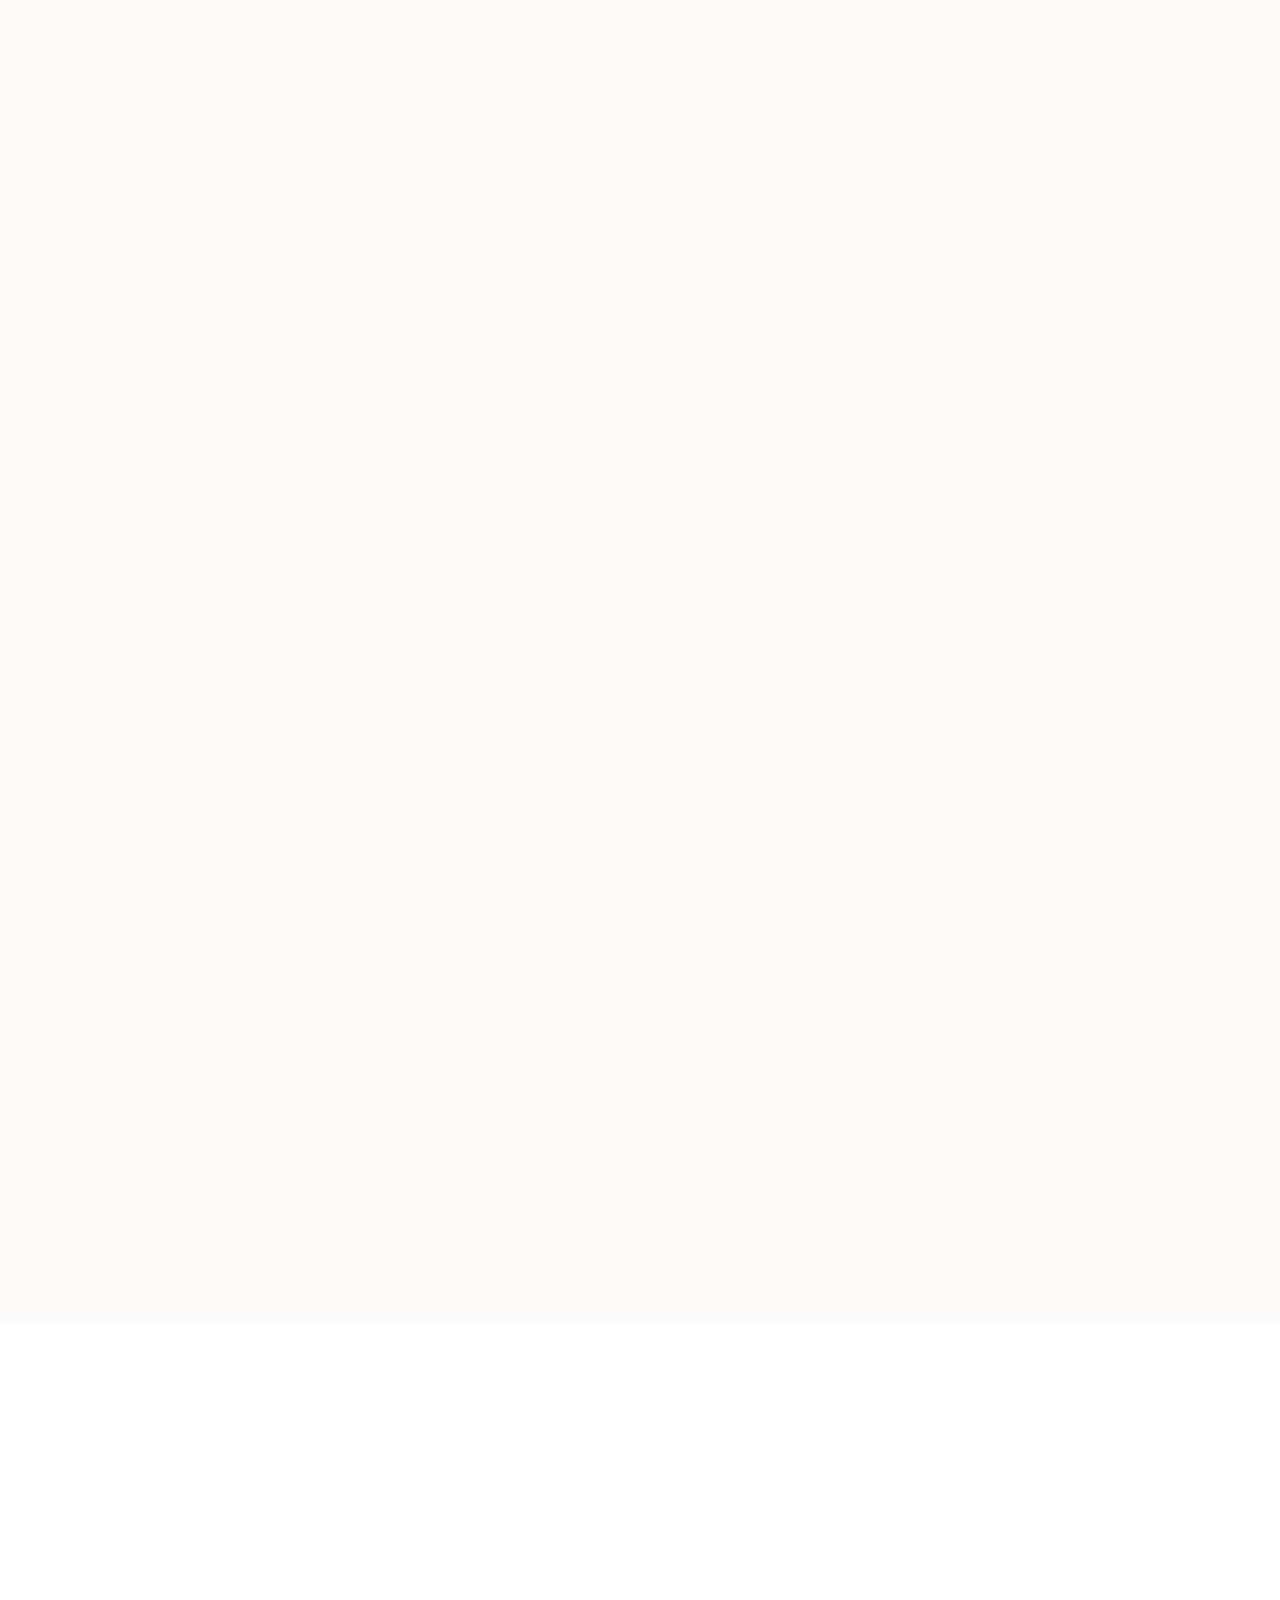
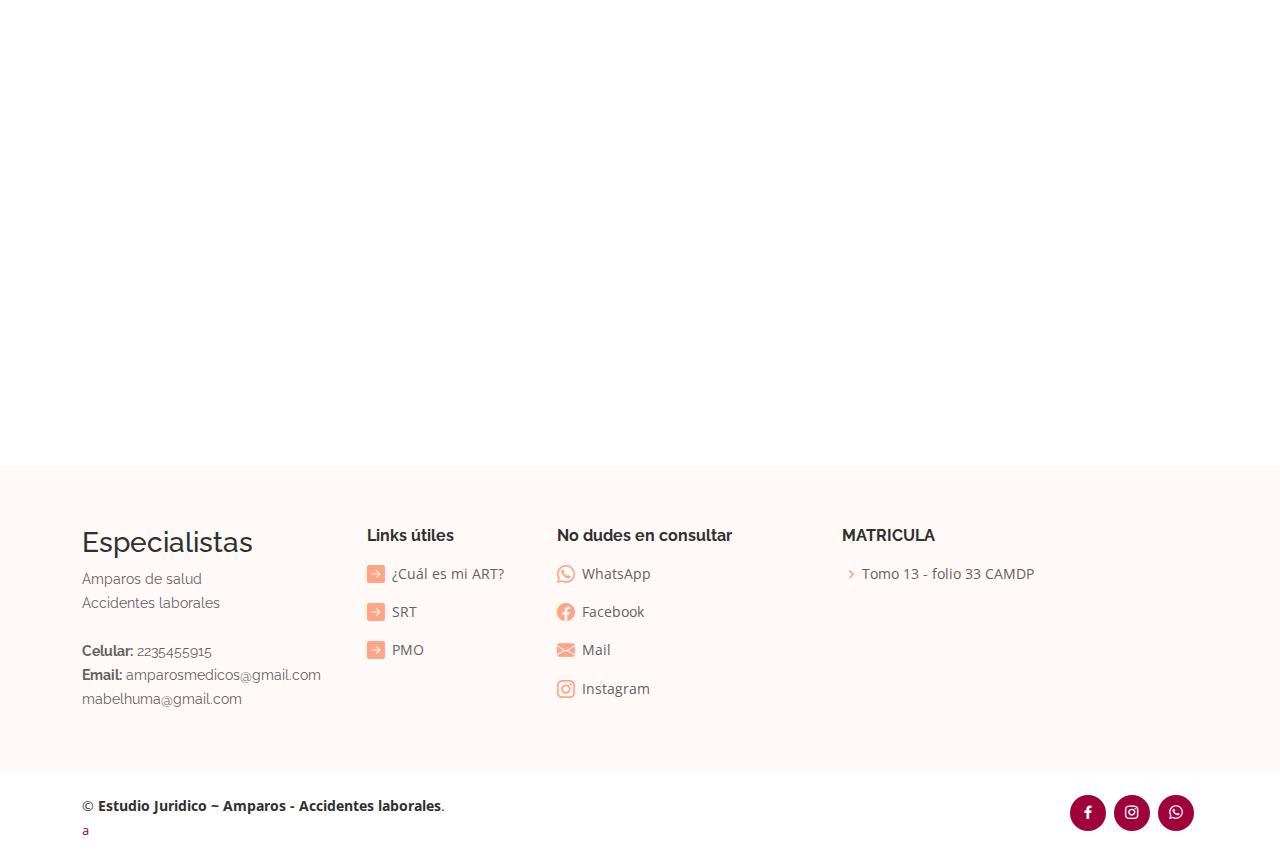
==== commit c97724d2: "Update index.html" ====
--- a/index.html
+++ b/index.html
@@ -61,7 +61,7 @@
 
       <nav id="navbar" class="navbar">
         <ul>
-          <li><a class="nav-link scrollto active" href="#hero">Inicio</a></li>
+          <li><a class="nav-link scrollto active" href="#inicio">Inicio</a></li>
           <li><a class="nav-link scrollto" href="#amparos">Amparos</a></li>
           <li><a class="nav-link scrollto" href="#accyenf">Accidentes y enfermedades laborales</a></li>
           <li><a class="nav-link scrollto " href="#faqs">Preguntas frecuentes</a></li>
@@ -74,7 +74,7 @@
   </header><!-- End Header -->
 
   <!-- ======= Hero Section ======= -->
-  <section id="hero" class="d-flex flex-column justify-content-center align-items-center">
+  <section id="inicio" class="d-flex flex-column justify-content-center align-items-center">
     <div class="container" data-aos="fade-in">
       <h1>Amparos Médicos - Accidentes laborales</h1>
       <h2>Estudio Jurídico especializado en amparos médicos y accidentes laborales</h2>
@@ -142,14 +142,14 @@
         
 
           <div class="row icon-boxes d-flex flex-column align-items-stretch justify-content-center py-5 px-lg-5">
-            <h3 data-aos="fade-up" class="titulop"><span class="fondotitulo2">¿Cuando necesitamos un amparo de salud?</span></h3>
+            <h3 data-aos="fade-up" class="titulop fondotitulo2 text-center"><span >¿Cuando necesitamos un amparo de salud?</span></h3>
             <p data-aos="fade-up">En caso de negativa o demora en la autorización de las prestaciones necesarias para el cuidado
 de tu salud, después de haber reclamado administrativamente a tu prestador, procede el remedio
 judicial de amparo</p>
 
             <div class="icon-box" data-aos="fade-up">
               <div class="icon"><i class="bi bi-question-circle"></i></div>
-              <h4 class="title"><a href="">En que casos podemos presentar un amparo de salud</a></h4>
+              <h4 class="title"><a >En que casos podemos presentar un amparo de salud</a></h4>
               <p class="description"> Discapacidad.
  Asistentes terapéuticos.
 Medicamentos.
@@ -167,7 +167,7 @@
 
             <div class="icon-box" data-aos="fade-up" data-aos-delay="100">
               <div class="icon"><i class="bi bi-clock"></i></div>
-              <h4 class="title"><a href="">¿Cuanto demora un amparo?</a></h4>
+              <h4 class="title"><a >¿Cuanto demora un amparo?</a></h4>
               <p class="description">El amparo es una acción rápida ya que uno de los fundamentos en la urgencia en lo solicitado,
 pero para poder tramitarlo con éxito es muy importante que te asesores sobre que requisitos se
 necesitan para que puedas ir gestionándolo.</p>
@@ -175,7 +175,7 @@
 
             <div class="icon-box" data-aos="fade-up" data-aos-delay="200">
               <div class="icon"><i class="bi bi-wallet2"></i></div>
-              <h4 class="title"><a href="">¿que costo tiene un amparo?</a></h4>
+              <h4 class="title"><a >¿que costo tiene un amparo?</a></h4>
               <p class="description">Los amparos de salud no tienen costo, salvo gastos de documentación que solo en algunos casos
 son necesarios. Consultanos</p>
             </div>
@@ -203,7 +203,7 @@
           <div class="col-lg-4 col-md-6 d-flex espacio" data-aos="fade-up">
             <div class="icon-box">
               <div class="icon"><i class="bi bi-1-circle"></i></div>
-              <h4 class="title"><a href="">Denuncia de siniestro</a></h4>
+              <h4 class="title"><a >Denuncia de siniestro</a></h4>
               <p class="description">A través de tu empleador quien tiene la responsabilidad de denunciarlo en la Aseguradora
 de Riesgos del Trabajo a la que se encuentra afiliado.
 En la ART que te brinda cobertura a través de su línea de atención gratuita, telegrama
@@ -213,7 +213,7 @@
           <div class="col-lg-4 col-md-6" data-aos="fade-up" data-aos-delay="100">
             <div class="icon-box">
               <div class="icon"><i class="bi bi-2-circle"></i></div>
-              <h4 class="title"><a href="">Aceptación del siniestro</a></h4>
+              <h4 class="title"><a >Aceptación del siniestro</a></h4>
               <p class="description">A partir de la recepción de la denuncia, la ART tiene un plazo de 10 días hábiles para rechazar el
 accidente laboral o enfermedad profesional. Este plazo puede extenderse por 10m días hábiles
 más, pero se te debe notificar fehacientemente.</p>
@@ -222,7 +222,7 @@
           <div class="col-lg-4 col-md-6" data-aos="fade-up" data-aos-delay="200">
             <div class="icon-box">
               <div class="icon"><i class="bi bi-3-circle"></i></div>
-              <h4 class="title"><a href="">Tramite por rechazo de la ART</a></h4>
+              <h4 class="title"><a >Tramite por rechazo de la ART</a></h4>
               <p class="description">Si la ART rechazó tu denuncia de accidente de trabajo y enfermedad profesional podes acercarte
 a la Comisión Médica para iniciar el correspondiente trámite. En este punto es muy importante
 asesorarte primero e ir acompañado por tu abogado</p>
@@ -231,7 +231,7 @@
           <div class="col-lg-4 col-md-6" data-aos="fade-up" data-aos-delay="300">
             <div class="icon-box">
               <div class="icon"><i class="bi bi-4-circle"></i></div>
-              <h4 class="title"><a href="">Tramite por divergencia en las prestaciones</a></h4>
+              <h4 class="title"><a >Tramite por divergencia en las prestaciones</a></h4>
               <p class="description">Ante la disconformidad del trabajador en torno al contenido o alcance de las prestaciones en
 especie recibidas o propuestas por la ART o EA. No es obligatorio asistir con un abogado pero si
 es recomendable para la mejor defensa de tus derechos.</p>
@@ -240,7 +240,7 @@
           <div class="col-lg-4 col-md-6" data-aos="fade-up" data-aos-delay="400">
             <div class="icon-box">
               <div class="icon"><i class="bi bi-5-circle"></i></div>
-              <h4 class="title"><a href="">Tramite por alta sin conformidad del trabajador</a></h4>
+              <h4 class="title"><a >Tramite por alta sin conformidad del trabajador</a></h4>
               <p class="description">Si haz recibido el alta médica por parte de tu aseguradora y no estas conforme siempre que
 todavía no hayan transcurrido más de 5 días hábiles posteriores desde otorgada el alta.</p>
             </div>
@@ -248,7 +248,7 @@
           <div class="col-lg-4 col-md-6" data-aos="fade-up" data-aos-delay="500">
             <div class="icon-box">
               <div class="icon"><i class="bi bi-6-circle"></i></div>
-              <h4 class="title"><a href="">Determinación de la incapacidad. Indemnización</a></h4>
+              <h4 class="title"><a >Determinación de la incapacidad. Indemnización</a></h4>
               <p class="description">Una vez terminado el tratamiento, se determina si existe incapacidad y si se debe indemnizar
 dinerariamente la misma. Es muy importante acudir con tu propio abogado, ya que de lo contrario
 la aseguradora te asignara uno, que trabaja para ellos. No será tu mejor defensa….</p>
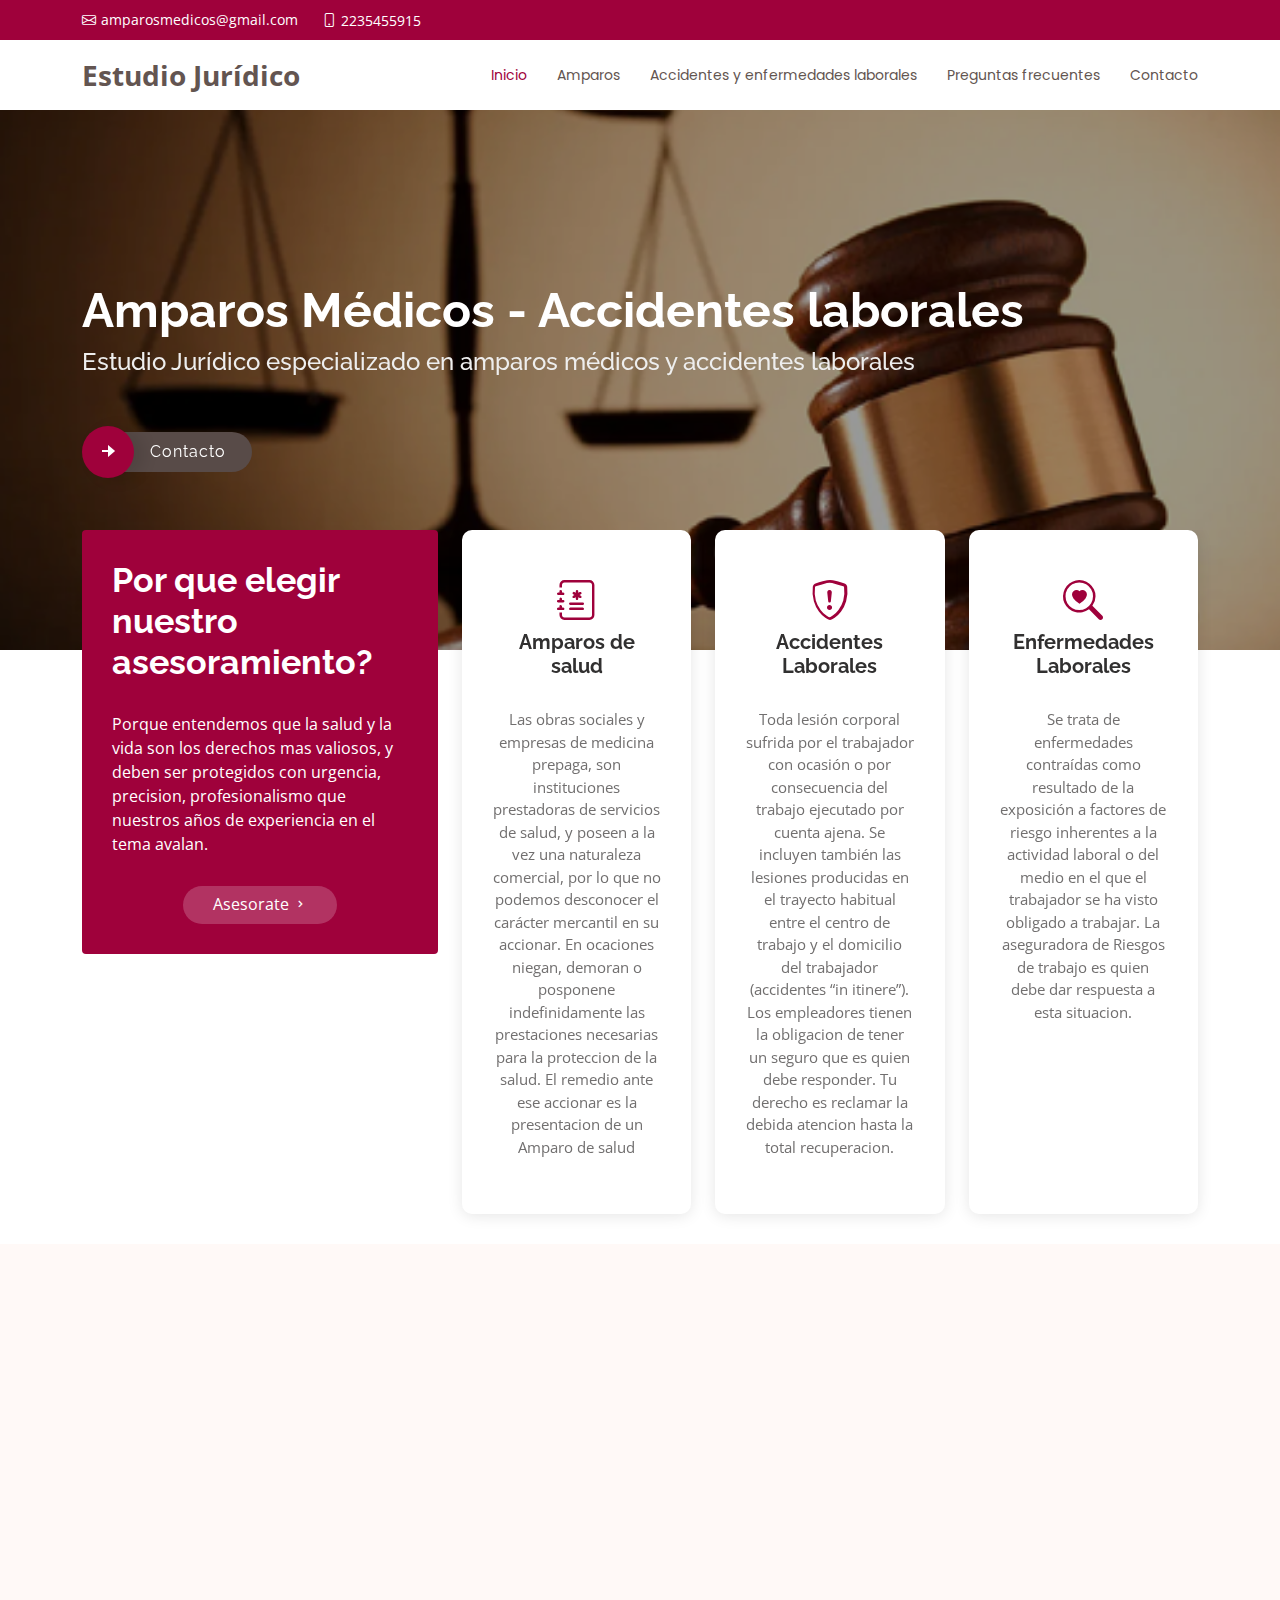
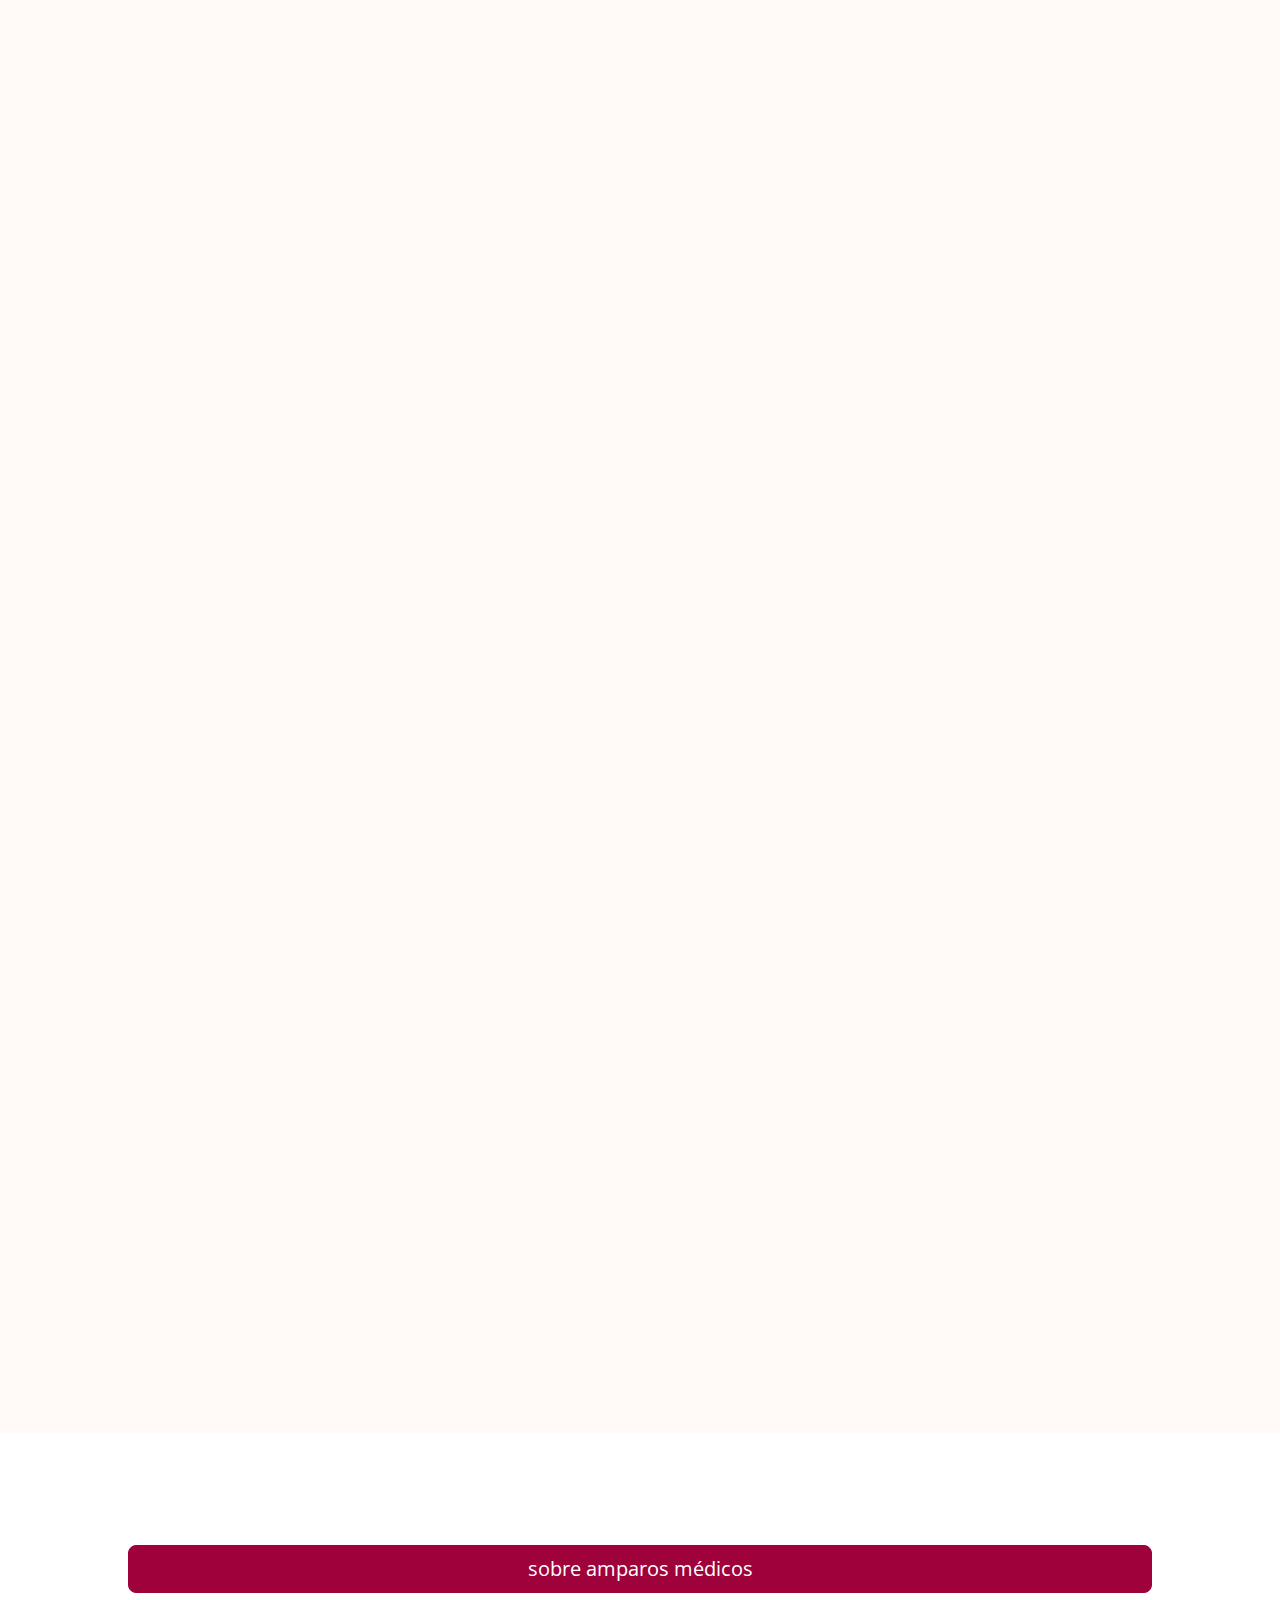
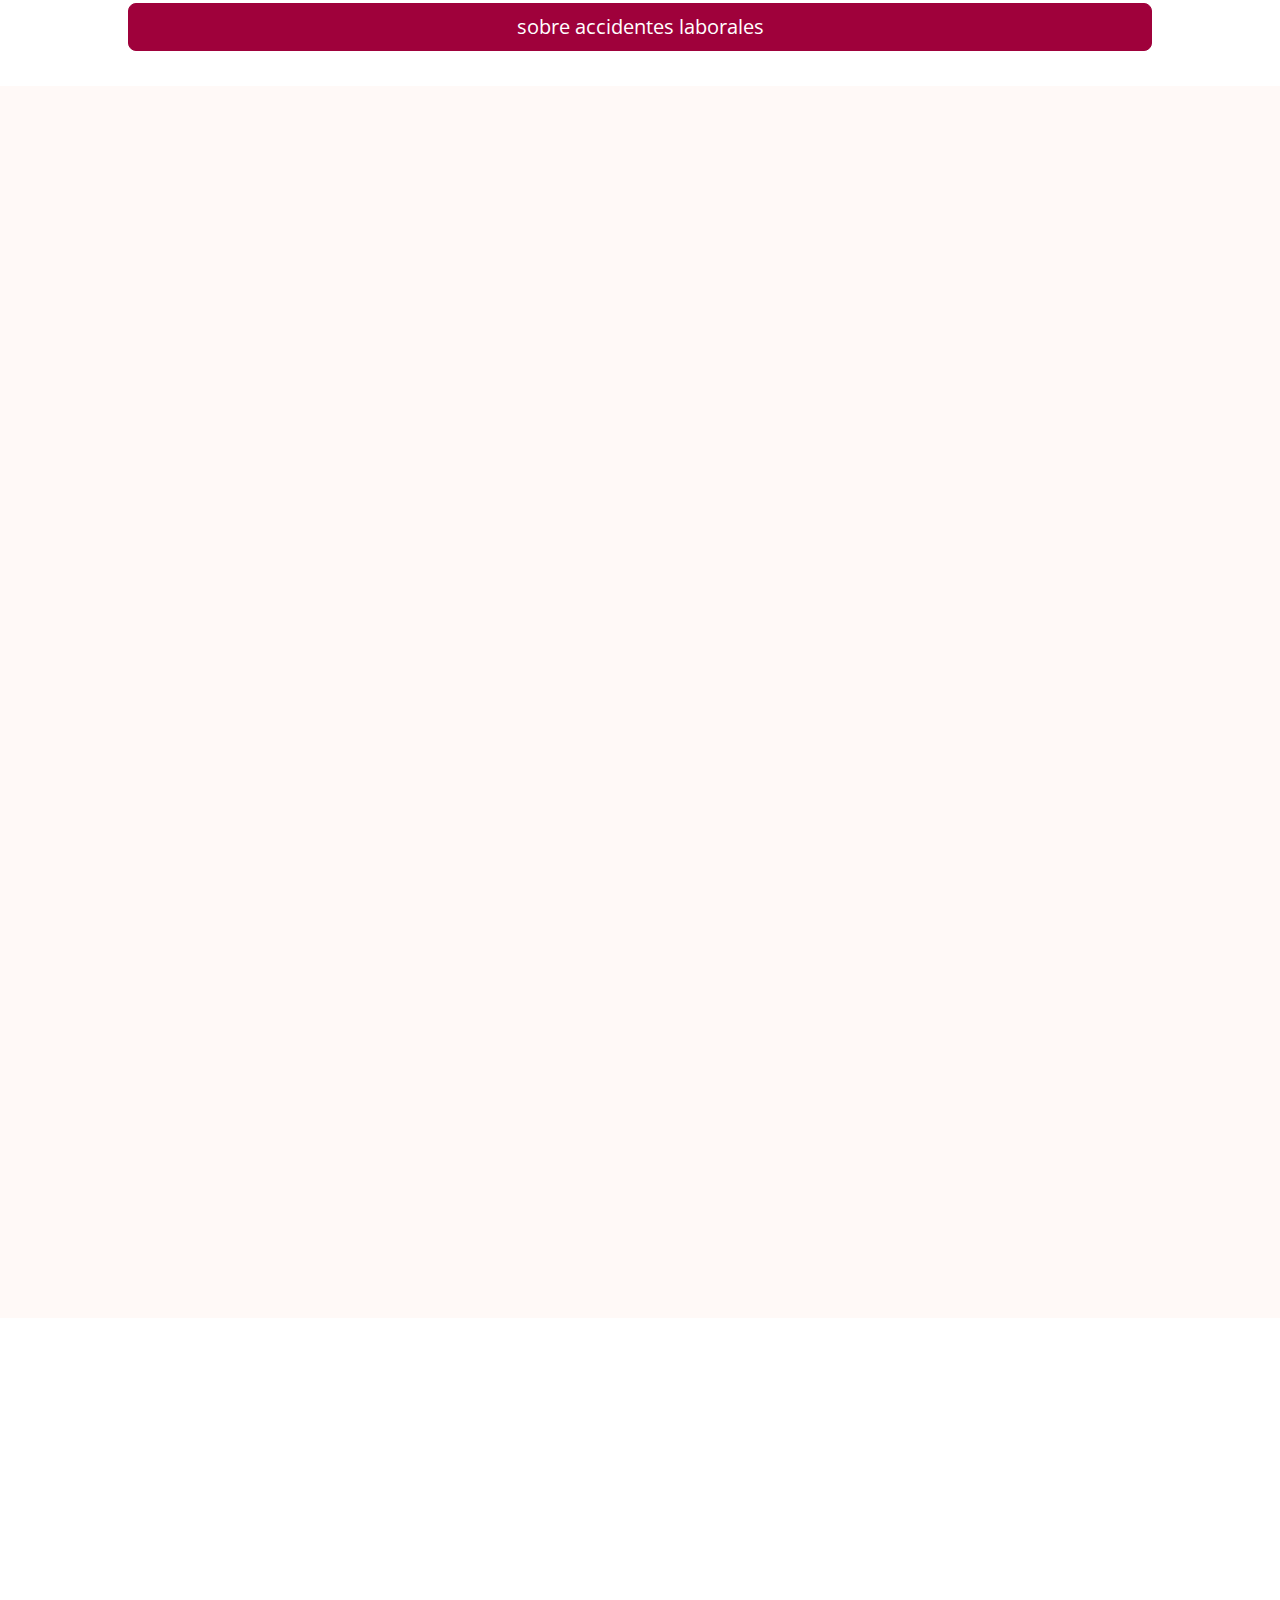
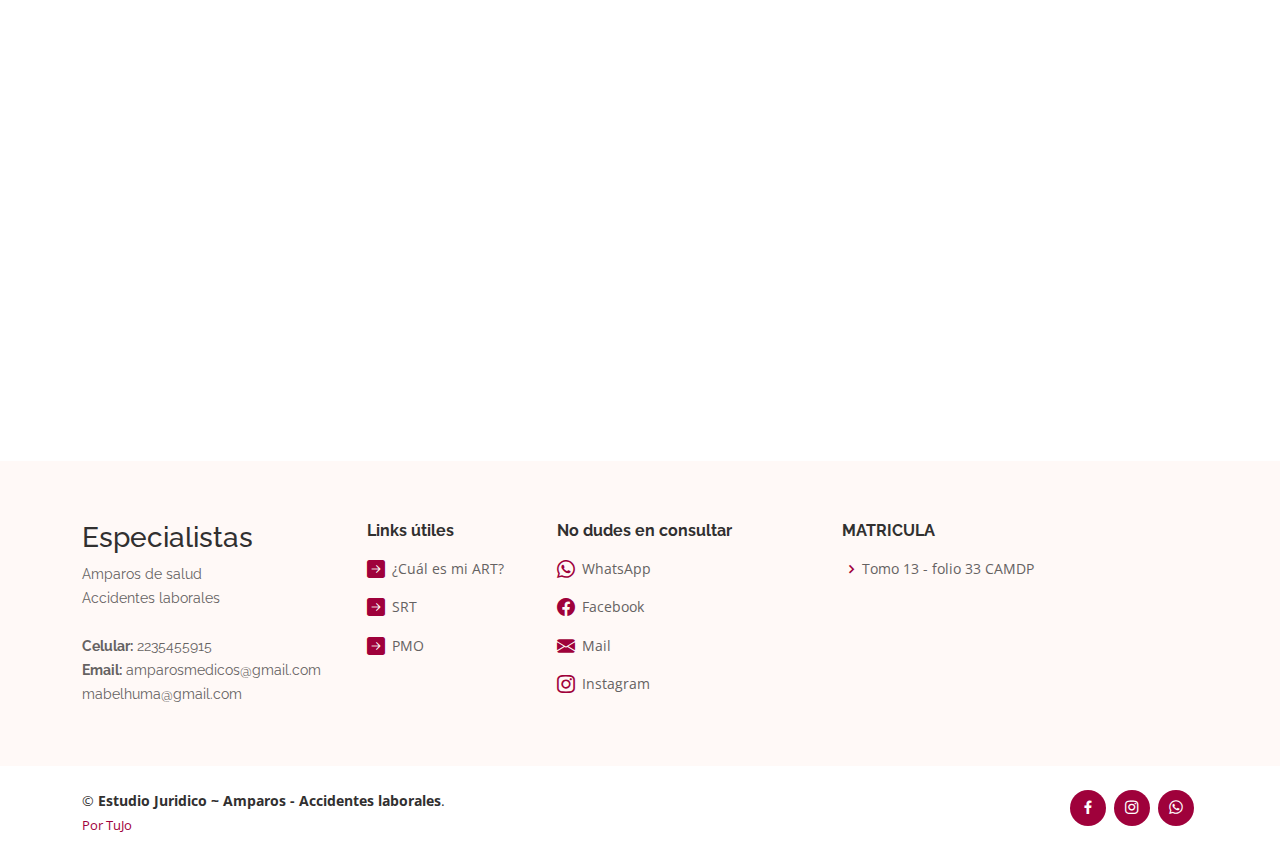
==== commit add76f44: "cambios" ====
--- a/index.html
+++ b/index.html
@@ -286,7 +286,7 @@
           <ul>
             <li data-aos="fade-up">
               <i class="bx bx-help-circle icon-help"></i> <a data-bs-toggle="collapse" class="collapse" data-bs-target="#faq-list-1">¿Que prestaciones me debe cubrir la obra social? <i class="bx bx-chevron-down icon-show"></i><i class="bx bx-chevron-up icon-close"></i></a>
-              <div id="faq-list-1" class="collapse show" data-bs-parent=".faq-list">
+              <div id="faq-list-1" class="collapse" data-bs-parent=".faq-list">
                 <p>
                   Todas aquellas que el medico de cabecera considere que son necesarias para el paciente, con el prestador,  en la frecuencia y por el tiempo que el medico indique, sino lo hacen voluntariamente se puede lograr con un recurso de amparo.
                 </p>
@@ -356,7 +356,7 @@
             <li data-aos="fade-up">
               <i class="bx bx-help-circle icon-help"></i> <a data-bs-toggle="collapse" class="collapse" data-bs-target="#faq-list-1">¿Si la Art me rechaza la cobertura por tratase de una enfermedad no listada, ya no puedo reclamar
 nada? <i class="bx bx-chevron-down icon-show"></i><i class="bx bx-chevron-up icon-close"></i></a>
-              <div id="faq-list-1" class="collapse show" data-bs-parent=".faq-list">
+              <div id="faq-list-1" class="collapse" data-bs-parent=".faq-list">
                 <p>
                   no, ante el rechazo por enfermedad no listada, es necesario considerar la evaluación y si la
 enfermedad tiene origen en la actividad laboral aunque no se encuentre en la lista, deben
@@ -510,7 +510,7 @@
             <h4>MATRICULA</h4>
             <ul>
               
-              <li><i class="bx bx-chevron-right"></i> <a href="#">Tomo 13 - folio 33 CAMDP</a></li>
+              <li><i class="bx bx-chevron-right"></i> <a>Tomo 13 - folio 33 CAMDP</a></li>
             </ul>
           </div>
 
@@ -526,7 +526,7 @@
         </div>
         <div class="credits">
          
-           <a href="https://google.com/">a</a>
+           <a href="https://tujo.com.ar/">Por TuJo</a>
         </div>
       </div>
       <div class="social-links text-center text-lg-right pt-3 pt-lg-0">
--- a/assets/css/style.css
+++ b/assets/css/style.css
@@ -402,7 +402,7 @@
 /*--------------------------------------------------------------
 # Hero Section
 --------------------------------------------------------------*/
-#hero {
+#inicio {
   width: 100%;
   height: 60vh;
   background: url("../img/abogado.png") center center;
@@ -413,7 +413,7 @@
   margin-bottom: -120px;
 }
 
-#hero:before {
+#inicio:before {
   content: "";
   background: rgba(0, 0, 0, 0.4);
   position: absolute;
@@ -423,11 +423,11 @@
   right: 0;
 }
 
-#hero .container {
+#inicio .container {
   z-index: 2;
 }
 
-#hero h1 {
+#inicio h1 {
   margin: 0 0 10px 0;
   font-size: 48px;
   font-weight: 700;
@@ -435,13 +435,13 @@
   color: #fff;
 }
 
-#hero h2 {
+#inicio h2 {
   color: #eee;
   margin-bottom: 50px;
   font-size: 24px;
 }
 
-#hero .get-started-icon {
+#inicio .get-started-icon {
   font-size: 24px;
   background: #9F013B;
   padding: 14px;
@@ -452,7 +452,7 @@
   box-shadow: 10px 2px 15px rgba(0, 0, 0, 0.1);
 }
 
-#hero .btn-get-started {
+#inicio .btn-get-started {
   font-family: "Raleway", sans-serif;
   font-weight: 400;
   font-size: 16px;
@@ -468,35 +468,35 @@
   z-index: 4;
 }
 
-#hero .btn-get-started:hover {
+#inicio .btn-get-started:hover {
   background: #9F013B;
 }
 
 @media (min-width: 1024px) {
-  #hero {
+  #inicio {
     background-attachment: fixed;
   }
 }
 
 @media (max-width: 1024px),
 (max-height: 768px) {
-  #hero {
+  #inicio {
     margin-bottom: -150px;
     height: 80vh;
   }
 }
 
 @media (max-width: 768px) {
-  #hero {
+  #inicio {
     height: 80vh;
   }
 
-  #hero h1 {
+  #inicio h1 {
     font-size: 28px;
     line-height: 36px;
   }
 
-  #hero h2 {
+  #inicio h2 {
     font-size: 18px;
     line-height: 24px;
     margin-bottom: 30px;
@@ -504,7 +504,7 @@
 }
 
 @media (max-height: 640px) {
-  #hero {
+  #inicio {
     height: 120vh;
   }
 }
@@ -670,7 +670,7 @@
   justify-content: center;
   width: 64px;
   height: 64px;
-  border: 2px solid #ffcbba;
+  border: 2px solid #9F013B;
   border-radius: 50px;
   transition: 0.5s;
   background: #fff;
@@ -2249,7 +2249,7 @@
 
 #footer .footer-top .footer-links ul i {
   padding-right: 2px;
-  color: #ffa587;
+  color: #9F013B;
   font-size: 18px;
   line-height: 1;
 }
